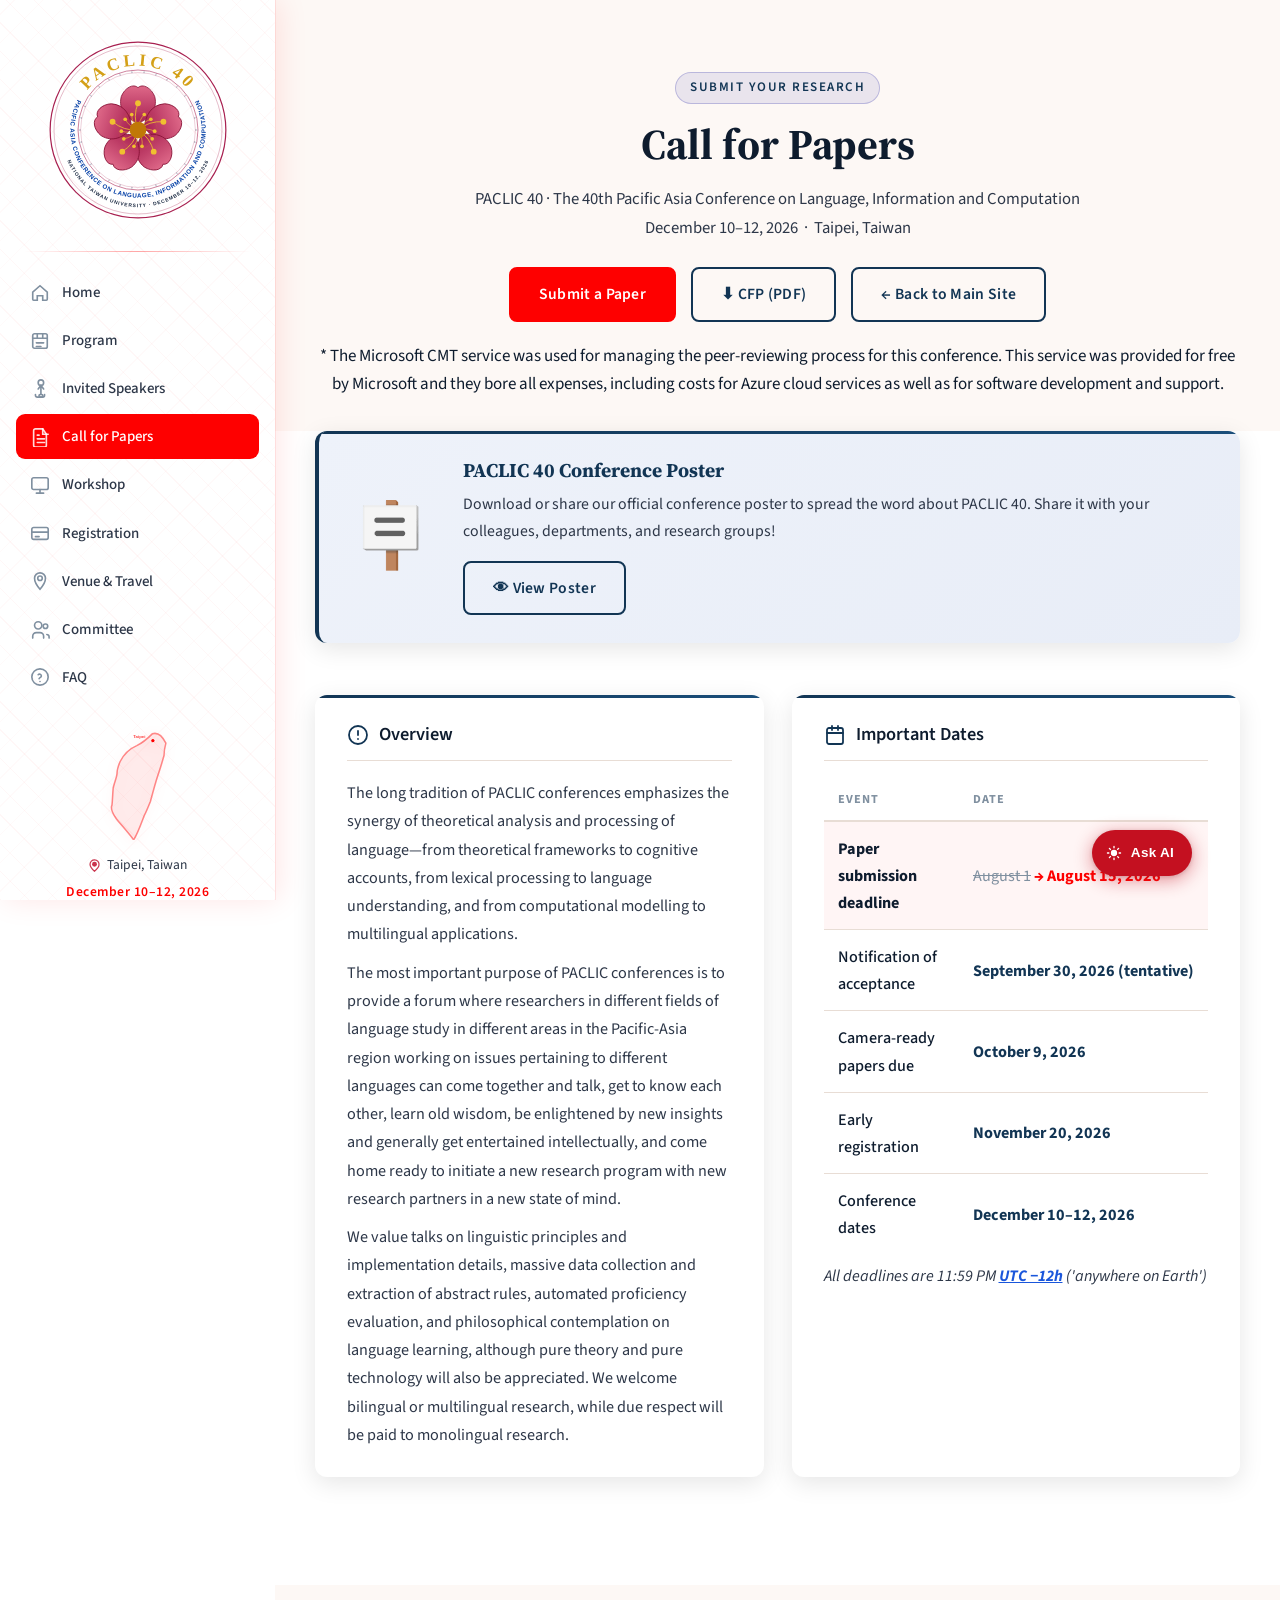
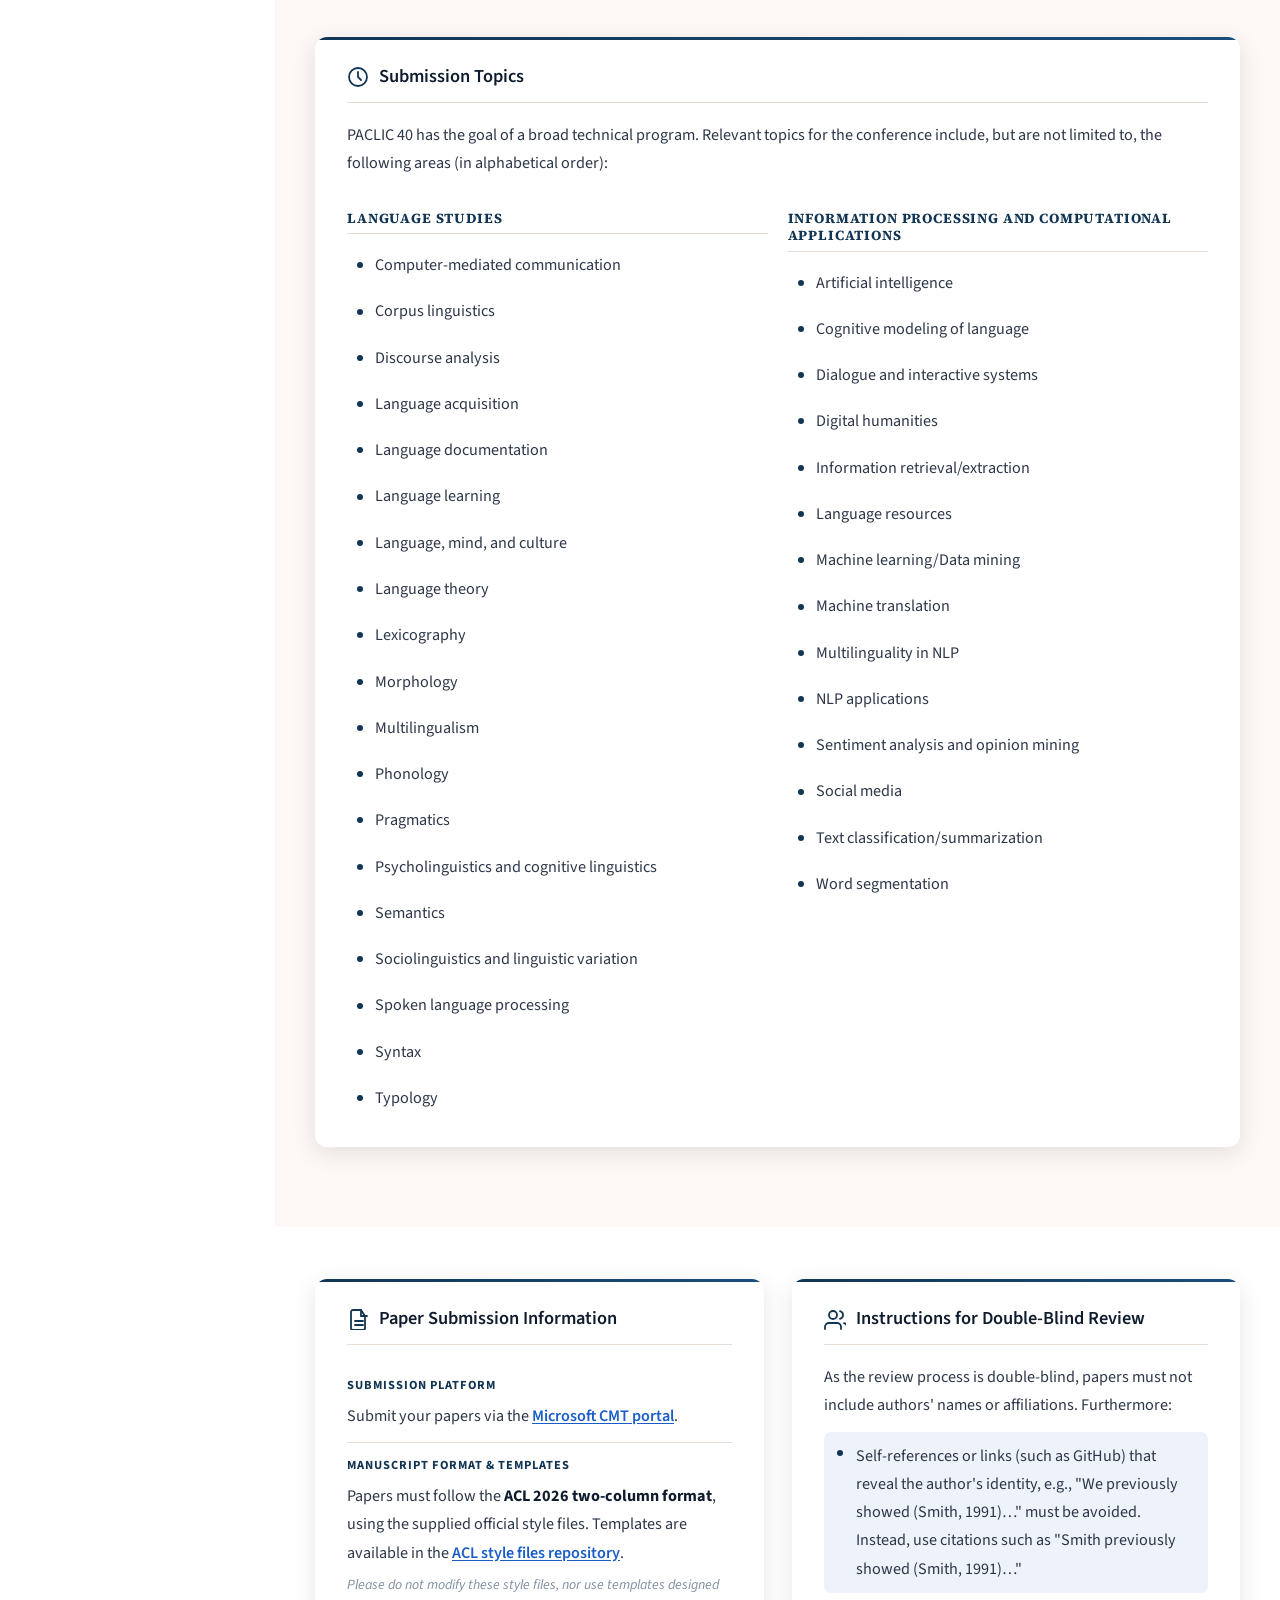
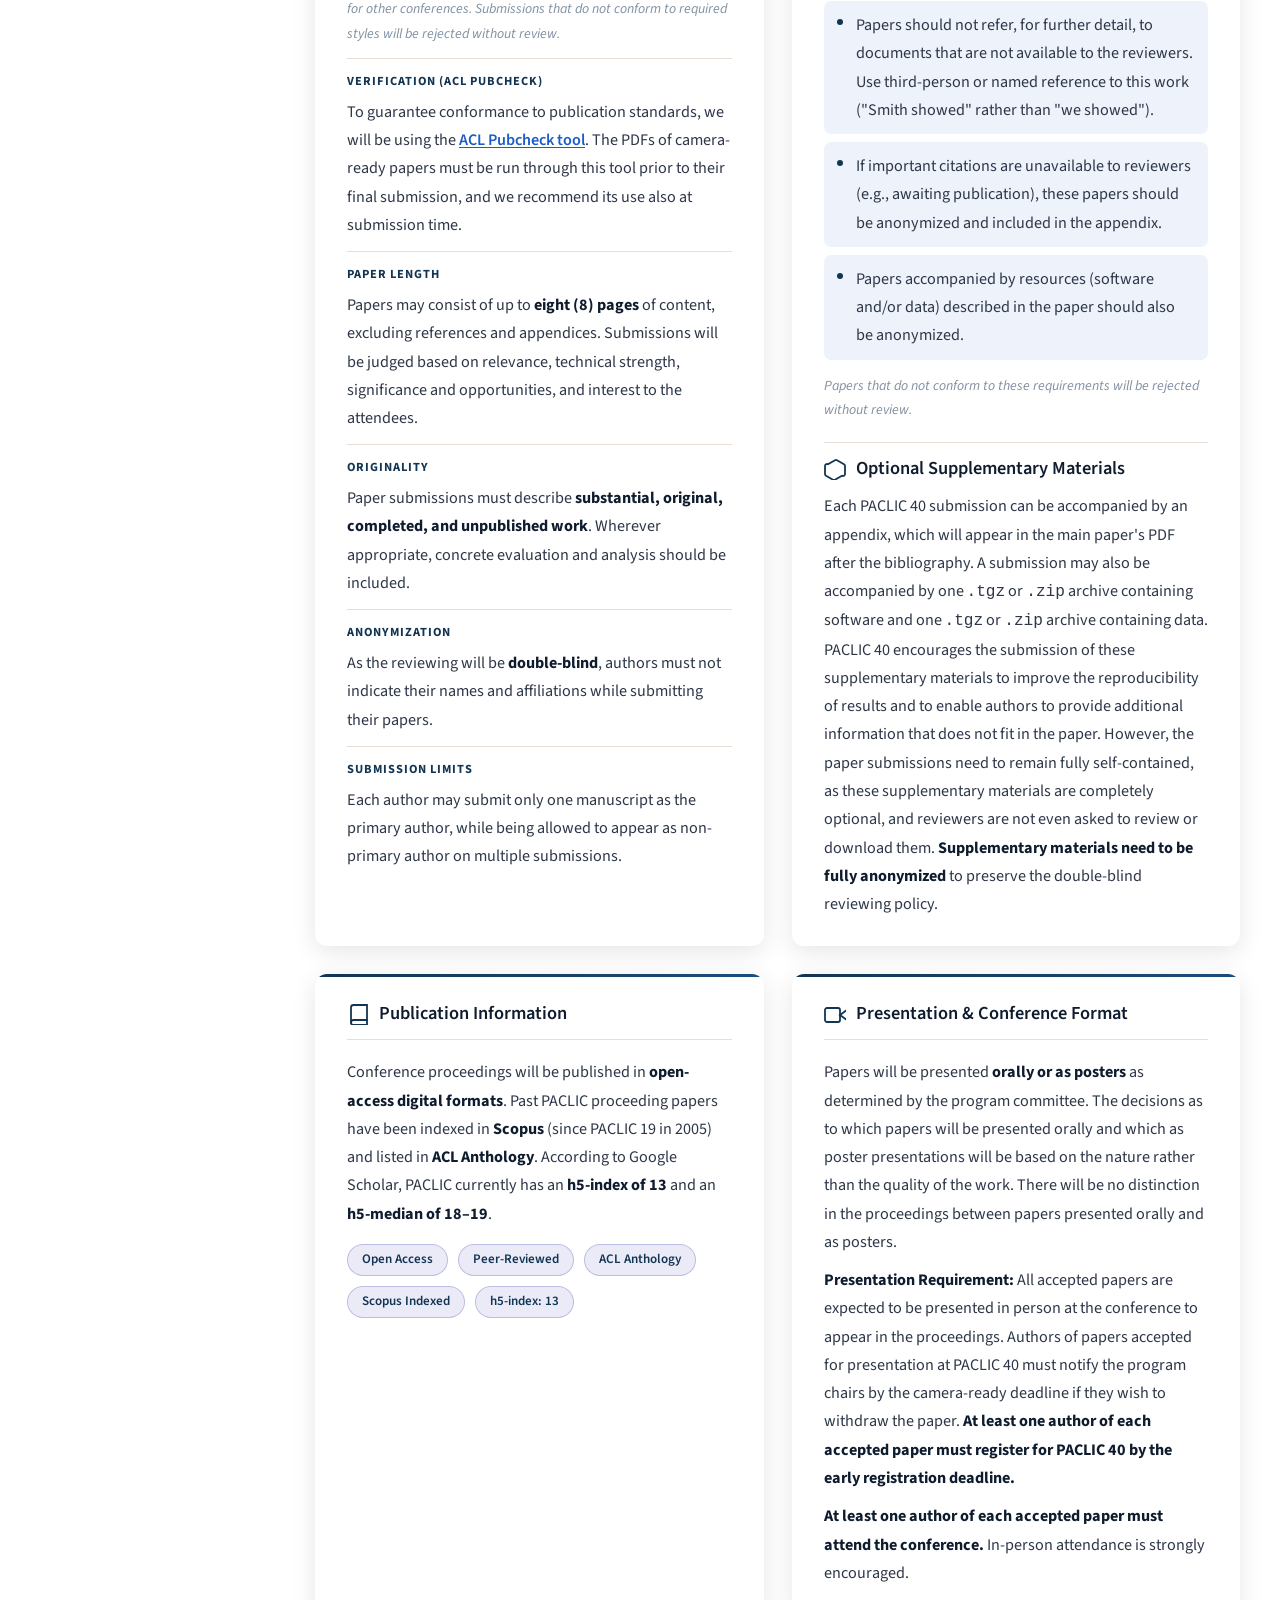
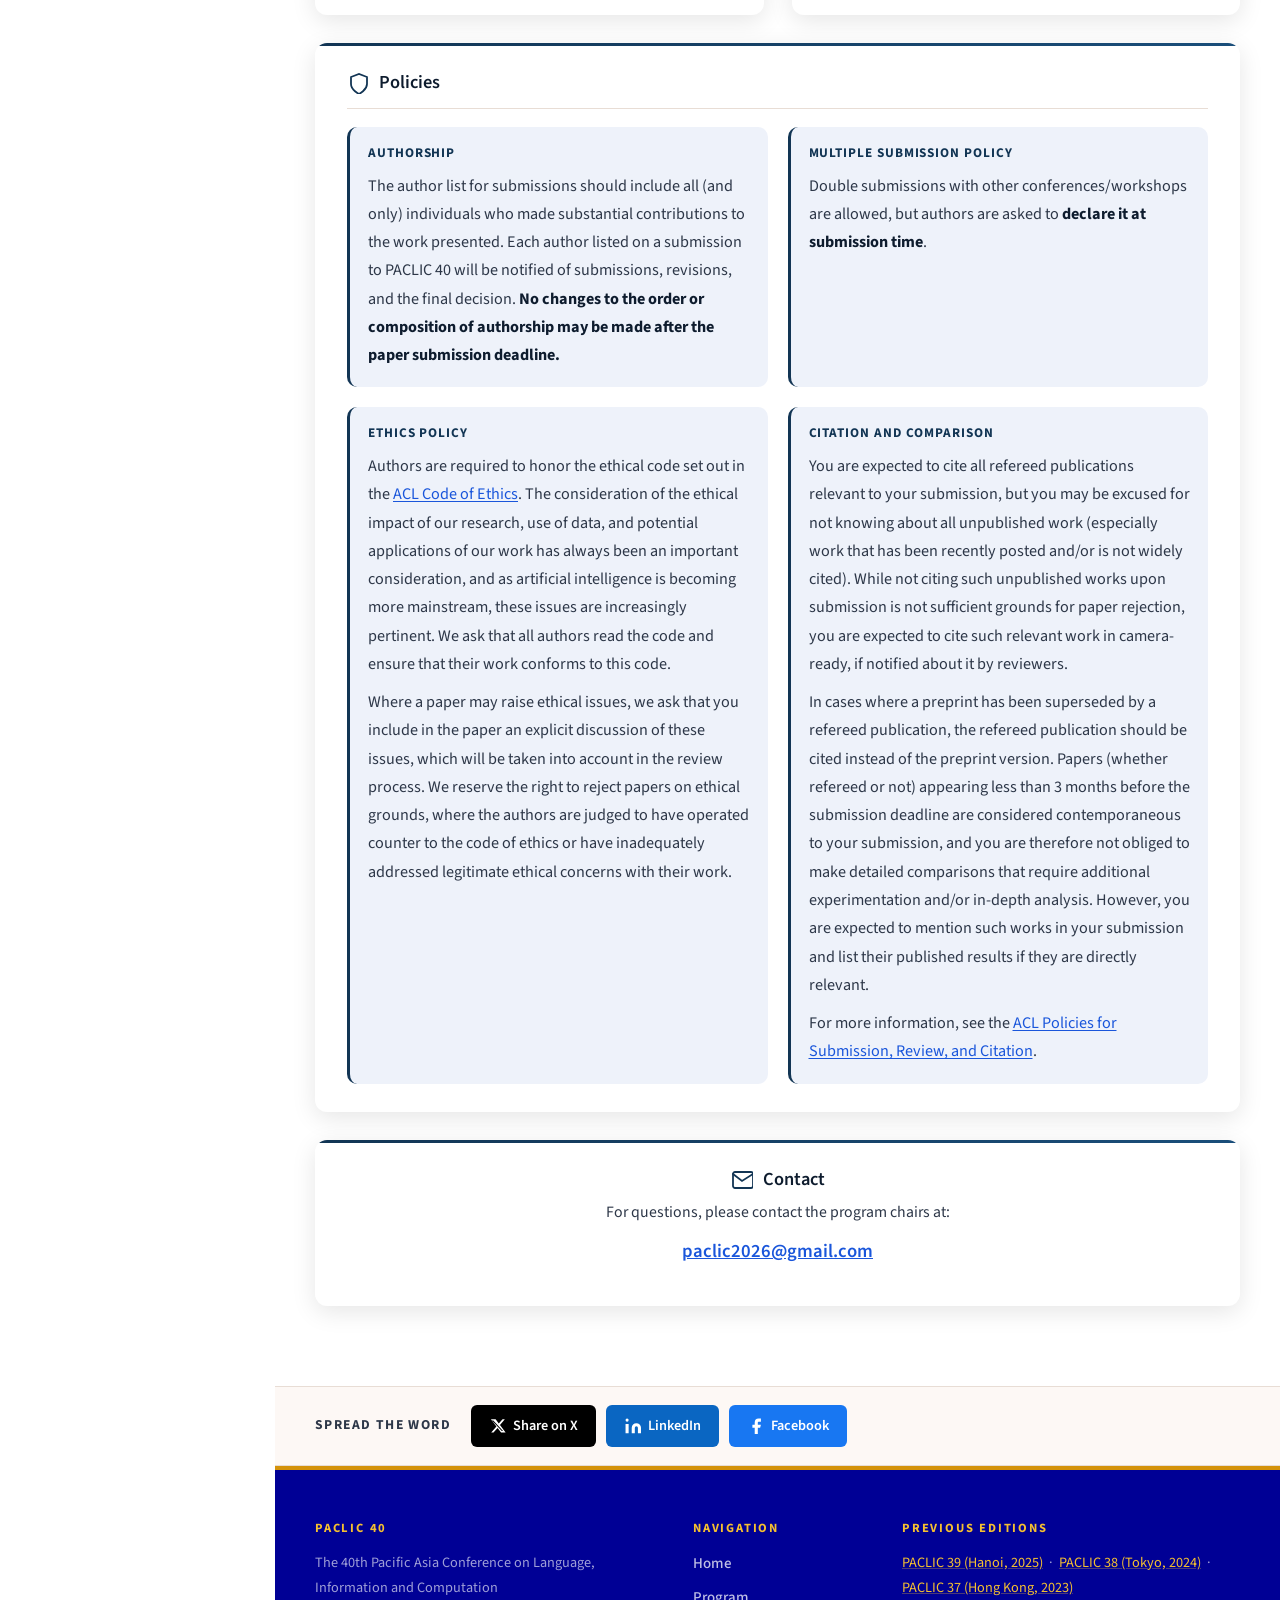
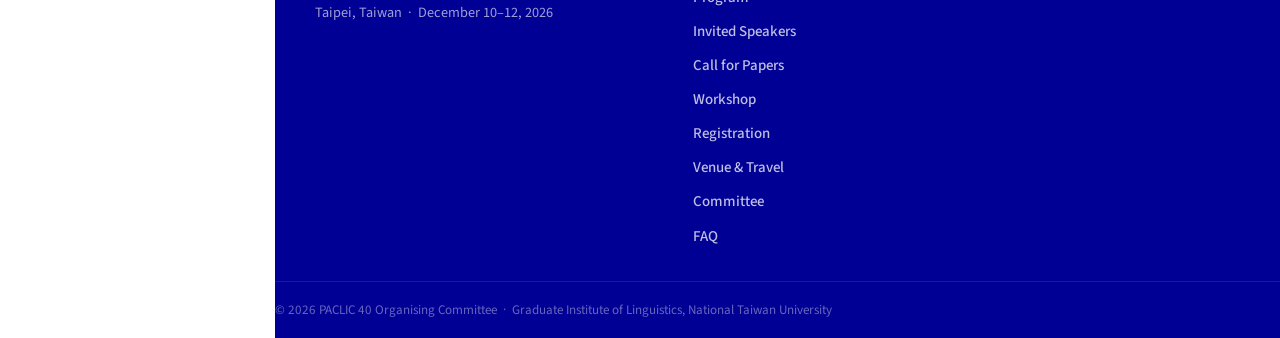
==== cfp.html @ 77afe77f "Add files via upload" ====
<!DOCTYPE html>
<html lang="en">
<head>
  <meta charset="UTF-8"/>
  <meta name="viewport" content="width=device-width, initial-scale=1.0"/>
  <title>Call for Papers | PACLIC 40 — Taipei, Taiwan, December 10–12, 2026</title>
  <meta name="description" content="Submit your research to PACLIC 40 — the 40th Pacific Asia Conference on Language, Information and Computation. Taipei, Taiwan, December 10–12, 2026."/>
  <meta property="og:type"        content="website"/>
  <meta property="og:url"         content="https://paclic2026.github.io/cfp.html"/>
  <meta property="og:title"       content="Call for Papers | PACLIC 40 — Taipei, Taiwan, December 10–12, 2026"/>
  <meta property="og:description" content="Submit your research to PACLIC 40 — the 40th Pacific Asia Conference on Language, Information and Computation. Taipei, Taiwan, December 10–12, 2026."/>
  <meta property="og:image"       content="https://paclic2026.github.io/images/taipei-hero.jpg"/>
  <meta name="twitter:card"        content="summary_large_image"/>
  <meta name="twitter:title"       content="Call for Papers | PACLIC 40 — Taipei, Taiwan, December 10–12, 2026"/>
  <meta name="twitter:description" content="Submit your research to PACLIC 40 — the 40th Pacific Asia Conference on Language, Information and Computation. Taipei, Taiwan, December 10–12, 2026."/>
  <meta name="twitter:image"       content="https://paclic2026.github.io/images/taipei-hero.jpg"/>
  <link rel="preconnect" href="https://fonts.googleapis.com"/>
  <link rel="preconnect" href="https://fonts.gstatic.com" crossorigin/>
  <link href="https://fonts.googleapis.com/css2?family=Source+Serif+4:ital,opsz,wght@0,8..60,400;0,8..60,600;0,8..60,700;1,8..60,400&family=Source+Sans+3:wght@300;400;500;600;700&display=swap" rel="stylesheet"/>
  <link rel="stylesheet" href="css/style.css"/>
  <style>
    /* ── CFP page typography — consistent with main site ──────── */
    /* Body text in cards: same Source Sans 3, .95rem, line-height 1.75 */
    #main .card p,
    #main .card li { font-size: .95rem; color: var(--text-mid); line-height: 1.75; margin: 0; }
    #main .card p + p { margin-top: 10px; }
    #main .card p strong { color: var(--text); }
    /* Fine print / footnotes */
    .cfp-fine { font-size: .82rem !important; color: var(--text-light) !important; font-style: italic; }
    /* Intro paragraph below card heads */
    .cfp-intro { font-size: .95rem; color: var(--text-mid); line-height: 1.75; margin-bottom: 32px !important; }

    /* ── Important Dates table ─────────────────────────────────── */
    .cfp-dates-table { width: 100%; border-collapse: collapse; margin: 18px 0 8px; }
    .cfp-dates-table thead th { text-align: left; padding: 10px 14px; font-size: .72rem; font-weight: 700; text-transform: uppercase; letter-spacing: 1px; color: var(--text-light); border-bottom: 2px solid var(--border); }
    .cfp-dates-table tbody td { padding: 13px 14px; border-bottom: 1px solid var(--border); vertical-align: middle; font-size: .95rem; }
    .cfp-dates-table tbody tr:last-child td { border-bottom: none; }
    .cfp-dates-table tbody tr:hover td { background: rgba(0,0,149,.03); }
    .cfp-dates-table td:first-child { color: var(--text); font-weight: 500; }
    .cfp-dates-table td:last-child { color: var(--navy-mid); font-weight: 700; white-space: nowrap; }
    .cfp-dates-table tr.highlight-row td { background: rgba(254,0,0,.04); }
    .cfp-dates-table tr.highlight-row td:first-child { font-weight: 700; }
    .cfp-dates-table tr.highlight-row td:last-child { color: var(--tw-red); }
    .cfp-aoe { font-size: .83rem; color: var(--text-light); font-style: italic; margin-top: 8px; }
    .cfp-aoe a { color: var(--link); font-weight: 700; text-decoration: underline; }

    /* ── Double-blind bullet list ──────────────────────────────── */
    .cfp-policy-list { list-style: none; padding: 0; margin: 12px 0 0; display: flex; flex-direction: column; gap: 8px; }
    .cfp-policy-list li { font-size: .95rem; color: var(--text-mid); line-height: 1.7; padding: 10px 14px 10px 32px; position: relative; background: #EEF2FA; border-radius: 7px; }
    .cfp-policy-list li::before { content: ''; position: absolute; left: 13px; top: 18px; width: 6px; height: 6px; background: var(--navy-mid); border-radius: 50%; }

    /* ── Policy grid ───────────────────────────────────────────── */
    .cfp-policy-grid { display: grid; grid-template-columns: 1fr 1fr; gap: 20px; margin-top: 4px; }
    .cfp-policy-block { padding: 18px; background: #EEF2FA; border-radius: 10px; border-left: 3px solid var(--navy-mid); }
    .cfp-policy-block h4 { font-size: .78rem; font-weight: 700; text-transform: uppercase; letter-spacing: .07em; color: var(--navy-mid); margin-bottom: 10px; font-family: 'Source Sans 3', sans-serif; }
    .cfp-policy-block p { font-size: .93rem; color: var(--text-mid); line-height: 1.7; margin: 0; }
    .cfp-policy-block p + p { margin-top: 10px; }
    .cfp-policy-block a { color: var(--link); text-decoration: underline; text-underline-offset: 2px; }
    .cfp-policy-block strong { color: var(--text); }

    /* ── Hybrid format grid ────────────────────────────────────── */
    .cfp-hybrid-grid { display: grid; grid-template-columns: 1fr 1fr; gap: 14px; margin: 16px 0 12px; }
    .cfp-hybrid-item { padding: 14px 16px; border-radius: 10px; background: #EEF2FA; border-top: 3px solid var(--navy-mid); }
    .cfp-hybrid-item .hybrid-date { font-size: .78rem; font-weight: 700; text-transform: uppercase; letter-spacing: .05em; color: var(--navy-mid); margin-bottom: 4px; }
    .cfp-hybrid-item .hybrid-desc { font-size: .93rem; color: var(--text-mid); margin: 0; line-height: 1.5; }

    /* ── Links ─────────────────────────────────────────────────── */
    .cfp-link { color: #1a5dc8; text-decoration: underline; text-underline-offset: 2px; font-weight: 600; }
    .cfp-link:hover { color: #1044a0; }

    /* ── Contact card ──────────────────────────────────────────── */
    .contact-card { text-align: center; }
    .contact-card .contact-email { font-size: 1.1rem; font-weight: 600; color: var(--link); margin: 10px 0; display: inline-block; text-decoration: underline; }
    .contact-card .contact-email:hover { text-decoration: underline; }

    /* ── Override global red accents → blue theme ─────────────── */
    #main .card::before { background: linear-gradient(90deg, var(--navy-mid), var(--navy-light)); }
    #main .card-head svg { color: var(--navy-mid); }
    #main .guide-label { color: var(--navy-mid); }
    #main .topics-cat-title { color: var(--navy-mid); }
    #main .topics-list li::before { background: var(--navy-mid); }
    #main .pub-tag { background: rgba(0,0,149,.08); color: var(--navy-mid); border-color: rgba(0,0,149,.2); }
    #main .block-tag { background: rgba(0,0,149,.08); color: var(--navy-mid); border-color: rgba(0,0,149,.2); }
    #main .btn-primary { background: var(--tw-red); border-color: var(--tw-red); }
    #main .btn-outline { color: var(--navy-mid); border-color: var(--navy-mid); }
    #main .btn-outline:hover { background: var(--navy-mid); color: #fff; }

    @media (max-width: 900px) {
      .cfp-policy-grid { grid-template-columns: 1fr; }
      .cfp-hybrid-grid { grid-template-columns: 1fr; }
    }
  </style>
</head>
<body>

  <button class="mobile-toggle" id="mobileToggle" aria-label="Toggle navigation">
    <span></span><span></span><span></span>
  </button>
  <div class="sidebar-overlay" id="sidebarOverlay"></div>

  <!-- ══════════════════════════════════════ SIDEBAR ══════════ -->
  <aside class="sidebar" id="sidebar">
    <div class="sidebar-inner">

      <div class="sidebar-brand">
        <div class="brand-emblem">
          <img src="images/logo-seal.svg" class="plum-svg" alt="PACLIC 40 Seal"/>
        </div>
        <div class="brand-info">
          <div class="brand-name">PACLIC 40</div>
          <div class="brand-full">Pacific Asia Conference on<br/>Language, Information &amp;<br/>Computation</div>
        </div>
      </div>

      <div class="sidebar-rule"></div>

      <nav class="sidebar-nav">
        <a href="index.html#home" class="nav-link">
          <span class="nav-icon"><svg viewBox="0 0 22 22" fill="none" stroke="currentColor" stroke-width="1.8" stroke-linecap="round"><path d="M3 10L11 3l8 7v8a1 1 0 01-1 1H14v-5H8v5H4a1 1 0 01-1-1z"/></svg></span>
          <span class="nav-text">Home</span>
        </a>
        <a href="index.html#program" class="nav-link">
          <span class="nav-icon"><svg viewBox="0 0 22 22" fill="none" stroke="currentColor" stroke-width="1.8" stroke-linecap="round"><rect x="3" y="3" width="16" height="16" rx="2"/><line x1="3" y1="8" x2="19" y2="8"/><line x1="8" y1="3" x2="8" y2="8"/><line x1="14" y1="3" x2="14" y2="8"/><line x1="7" y1="13" x2="15" y2="13"/><line x1="7" y1="17" x2="12" y2="17"/></svg></span>
          <span class="nav-text">Program</span>
        </a>
        <a href="speakers.html" class="nav-link">
          <span class="nav-icon"><svg viewBox="0 0 22 22" fill="none" stroke="currentColor" stroke-width="1.8" stroke-linecap="round"><path d="M12 1a3 3 0 000 6M12 1a3 3 0 010 6"/><path d="M16 17v1a2 2 0 01-2 2H8a2 2 0 01-2-2v-1"/><path d="M12 7v10M9 11l3-4 3 4"/><rect x="10" y="17" width="4" height="3" rx="1"/></svg></span>
          <span class="nav-text">Invited Speakers</span>
        </a>
        <a href="cfp.html" class="nav-link active">
          <span class="nav-icon"><svg viewBox="0 0 22 22" fill="none" stroke="currentColor" stroke-width="1.8" stroke-linecap="round"><path d="M14 2H6a2 2 0 00-2 2v16a2 2 0 002 2h10a2 2 0 002-2V8z"/><polyline points="14 2 14 8 20 8"/><line x1="16" y1="13" x2="8" y2="13"/><line x1="16" y1="17" x2="8" y2="17"/><line x1="10" y1="9" x2="8" y2="9"/></svg></span>
          <span class="nav-text">Call for Papers</span>
          <span class="nav-indicator"></span>
        </a>
        <a href="workshop.html" class="nav-link">
          <span class="nav-icon"><svg viewBox="0 0 22 22" fill="none" stroke="currentColor" stroke-width="1.8" stroke-linecap="round"><rect x="2" y="3" width="18" height="13" rx="2"/><line x1="7" y1="20" x2="15" y2="20"/><line x1="11" y1="16" x2="11" y2="20"/></svg></span>
          <span class="nav-text">Workshop</span>
        </a>
        <a href="index.html#registration" class="nav-link">
          <span class="nav-icon"><svg viewBox="0 0 22 22" fill="none" stroke="currentColor" stroke-width="1.8" stroke-linecap="round"><rect x="2" y="5" width="18" height="13" rx="2"/><line x1="2" y1="10" x2="20" y2="10"/><line x1="6" y1="15" x2="10" y2="15"/></svg></span>
          <span class="nav-text">Registration</span>
        </a>
        <a href="venue.html" class="nav-link">
          <span class="nav-icon"><svg viewBox="0 0 22 22" fill="none" stroke="currentColor" stroke-width="1.8" stroke-linecap="round"><path d="M11 2C7.7 2 5 4.7 5 8c0 5.25 6 12 6 12s6-6.75 6-12c0-3.3-2.7-6-6-6z"/><circle cx="11" cy="8" r="2.5"/></svg></span>
          <span class="nav-text">Venue &amp; Travel</span>
        </a>
        <a href="index.html#committee" class="nav-link">
          <span class="nav-icon"><svg viewBox="0 0 22 22" fill="none" stroke="currentColor" stroke-width="1.8" stroke-linecap="round"><circle cx="9" cy="7" r="4"/><path d="M3 21v-2a4 4 0 014-4h4a4 4 0 014 4v2"/><circle cx="17" cy="8" r="2.5"/><path d="M21 21v-1.5a2.5 2.5 0 00-2.5-2.5"/></svg></span>
          <span class="nav-text">Committee</span>
        </a>
        <a href="index.html#faq" class="nav-link">
          <span class="nav-icon"><svg viewBox="0 0 22 22" fill="none" stroke="currentColor" stroke-width="1.8" stroke-linecap="round"><circle cx="11" cy="11" r="9"/><path d="M9 8.5a2 2 0 013.5 1.3c0 1.5-2.5 2-2.5 3"/><line x1="11" y1="16" x2="11.01" y2="16"/></svg></span>
          <span class="nav-text">FAQ</span>
        </a>
      </nav>

      <div class="sidebar-footer">
        <div class="taiwan-map-wrap">
          <svg class="taiwan-map" viewBox="0 0 100 174" xmlns="http://www.w3.org/2000/svg">
            <path d="M 73,3 C 82,0 90,8 95,18 C 93,25 92,30 92,38 C 88,52 85,62 82,70 C 78,82 74,97 70,112 C 66,122 63,129 60,135 C 55,148 50,163 43,174 C 34,162 23,150 15,140 C 8,130 6,122 8,118 C 9,110 9,100 10,90 C 13,78 16,72 16,68 C 16,62 18,55 21,48 C 26,38 34,28 48,22 C 58,17 66,10 73,3 Z"
              fill="rgba(254,0,0,0.07)" stroke="rgba(254,0,0,0.45)" stroke-width="2.5" stroke-linejoin="round" stroke-linecap="round"/>
            <circle cx="74" cy="14" r="3.5" fill="#FE0000" stroke="white" stroke-width="1.5"/>
            <text x="62" y="10" font-size="7" fill="rgba(254,0,0,0.75)" font-family="sans-serif" font-weight="600" text-anchor="end">Taipei</text>
          </svg>
        </div>
        <div class="footer-pin">
          <svg viewBox="0 0 16 16" fill="currentColor" width="13" height="13"><circle cx="8" cy="6.5" r="3" fill="rgba(196,30,58,0.9)"/><path d="M8 1a5.5 5.5 0 00-5.5 5.5C2.5 10.5 8 15 8 15s5.5-4.5 5.5-7.5A5.5 5.5 0 008 1z" fill="none" stroke="rgba(196,30,58,0.9)" stroke-width="1.5"/></svg>
          <span>Taipei, Taiwan</span>
        </div>
        <div class="footer-dates">December 10–12, 2026</div>
        <div class="footer-edition">40<sup>th</sup> Edition · Since 1987</div>
        <div class="footer-email">
          <a href="mailto:paclic2026@gmail.com">paclic2026@gmail.com</a>
        </div>
        <div class="ntu-host-wrap">
          <img class="ntu-logo-img" src="https://www.ntu.edu.tw/images/icon-logo-header.svg" alt="NTU logo" onerror="this.style.display='none'"/>
          <div class="ntu-host-text"><strong>Hosted by</strong>National Taiwan University (NTU)</div>
        </div>
      </div>
    </div>
  </aside>

  <!-- ══════════════════════════════════ MAIN CONTENT ══════════ -->
  <main id="main">

    <!-- ── HERO ─────────────────────────────────────────────── -->
    <section class="section section-alt" style="padding-bottom: 0;">
      <div class="section-intro container" style="padding-bottom: 32px;">
        <div class="block-tag">Submit Your Research</div>
        <h1 class="section-title">Call for Papers</h1>
        <p class="section-desc">PACLIC 40 · The 40th Pacific Asia Conference on Language, Information and Computation<br/>December 10–12, 2026 &nbsp;·&nbsp; Taipei, Taiwan</p>
        <div style="margin-top:24px;">
          <a href="https://cmt3.research.microsoft.com/PACLIC2026" target="_blank" rel="noopener" class="btn btn-primary" style="margin-right:12px;">Submit a Paper</a>
          <a href="PACLIC_40_Call_for_Papers.pdf" target="_blank" rel="noopener" class="btn btn-outline" style="margin-right:12px;">⬇ CFP (PDF)</a>
          <a href="index.html" class="btn btn-outline">← Back to Main Site</a>
        </div>
        <p style="margin-top:20px;">* The Microsoft CMT service was used for managing the peer-reviewing process for this conference. This service was provided for free by Microsoft and they bore all expenses, including costs for Azure cloud services as well as for software development and support.</p>
      </div>
    </section>

    <!-- ── CONFERENCE POSTER ────────────────────────────────── -->
    <section class="section" style="padding-top: 0;">
      <div class="container">
        <div class="card reveal" style="background: linear-gradient(135deg, #EEF2FA 0%, #e8edf7 100%); border-left: 4px solid var(--navy-mid); display: flex; align-items: center; gap: 32px; flex-wrap: wrap;">
          <div style="font-size: 64px; line-height: 1; flex-shrink: 0;">🪧</div>
          <div style="flex: 1; min-width: 220px;">
            <h3 style="font-size: 1.15rem; font-weight: 700; color: var(--navy-mid); margin-bottom: 8px;">PACLIC 40 Conference Poster</h3>
            <p style="font-size: .93rem; color: var(--text-mid); line-height: 1.7; margin-bottom: 16px;">Download or share our official conference poster to spread the word about PACLIC 40. Share it with your colleagues, departments, and research groups!</p>
            <div style="display: flex; gap: 12px; flex-wrap: wrap;">
              <a href="PACLIC2026_Poster.pdf" target="_blank" rel="noopener" class="btn btn-outline">👁 View Poster</a>
            </div>
          </div>
        </div>
      </div>
    </section>

    <!-- ── OVERVIEW + IMPORTANT DATES ───────────────────────── -->
    <section class="section">
      <div class="section-body container">
        <div class="two-col reveal">

          <!-- Overview -->
          <div class="card">
            <div class="card-head">
              <svg viewBox="0 0 22 22" fill="none" stroke="currentColor" stroke-width="1.8" stroke-linecap="round" width="22" height="22"><circle cx="11" cy="11" r="9"/><line x1="11" y1="7" x2="11" y2="11"/><line x1="11" y1="15" x2="11.01" y2="15"/></svg>
              <h3>Overview</h3>
            </div>
            <p>The long tradition of PACLIC conferences emphasizes the synergy of theoretical analysis and processing of language—from theoretical frameworks to cognitive accounts, from lexical processing to language understanding, and from computational modelling to multilingual applications.</p>
            <p>The most important purpose of PACLIC conferences is to provide a forum where researchers in different fields of language study in different areas in the Pacific-Asia region working on issues pertaining to different languages can come together and talk, get to know each other, learn old wisdom, be enlightened by new insights and generally get entertained intellectually, and come home ready to initiate a new research program with new research partners in a new state of mind.</p>
            <p>We value talks on linguistic principles and implementation details, massive data collection and extraction of abstract rules, automated proficiency evaluation, and philosophical contemplation on language learning, although pure theory and pure technology will also be appreciated. We welcome bilingual or multilingual research, while due respect will be paid to monolingual research.</p>
          </div>

          <!-- Important Dates -->
          <div class="card">
            <div class="card-head">
              <svg viewBox="0 0 22 22" fill="none" stroke="currentColor" stroke-width="1.8" stroke-linecap="round" width="22" height="22"><rect x="3" y="4" width="16" height="16" rx="2"/><line x1="3" y1="9" x2="19" y2="9"/><line x1="8" y1="2" x2="8" y2="6"/><line x1="14" y1="2" x2="14" y2="6"/></svg>
              <h3>Important Dates</h3>
            </div>
            <table class="cfp-dates-table">
              <thead>
                <tr><th>Event</th><th>Date</th></tr>
              </thead>
              <tbody>
                <tr class="highlight-row"><td>Paper submission deadline</td><td><span style="text-decoration:line-through;color:var(--text-light);font-weight:400;">August 1</span> → August 15, 2026</td></tr>
                <tr><td>Notification of acceptance</td><td>September 30, 2026 (tentative)</td></tr>
                <tr><td>Camera-ready papers due</td><td>October 9, 2026</td></tr>
                <tr><td>Early registration</td><td>November 20, 2026</td></tr>
                <tr><td>Conference dates</td><td>December 10–12, 2026</td></tr>
              </tbody>
            </table>
            <p class="cfp-aoe">All deadlines are 11:59 PM <a href="https://www.timeanddate.com/time/zone/timezone/utc-12" target="_blank" rel="noopener">UTC −12h</a> ('anywhere on Earth')</p>
          </div>
        </div>
      </div>
    </section>

    <!-- ── TOPICS OF INTEREST ────────────────────────────────── -->
    <section class="section section-alt">
      <div class="section-body container">
        <div class="card reveal">
          <div class="card-head">
            <svg viewBox="0 0 22 22" fill="none" stroke="currentColor" stroke-width="1.8" stroke-linecap="round" width="22" height="22"><circle cx="11" cy="11" r="9"/><polyline points="11 6 11 11 14 14"/></svg>
            <h3>Submission Topics</h3>
          </div>
          <p class="cfp-intro">PACLIC 40 has the goal of a broad technical program. Relevant topics for the conference include, but are not limited to, the following areas (in alphabetical order):</p>
          <div class="topics-categories">
            <div class="topics-cat">
              <h4 class="topics-cat-title">Language Studies</h4>
              <ul class="topics-list">
                <li>Computer-mediated communication</li>
                <li>Corpus linguistics</li>
                <li>Discourse analysis</li>
                <li>Language acquisition</li>
                <li>Language documentation</li>
                <li>Language learning</li>
                <li>Language, mind, and culture</li>
                <li>Language theory</li>
                <li>Lexicography</li>
                <li>Morphology</li>
                <li>Multilingualism</li>
                <li>Phonology</li>
                <li>Pragmatics</li>
                <li>Psycholinguistics and cognitive linguistics</li>
                <li>Semantics</li>
                <li>Sociolinguistics and linguistic variation</li>
                <li>Spoken language processing</li>
                <li>Syntax</li>
                <li>Typology</li>
              </ul>
            </div>
            <div class="topics-cat">
              <h4 class="topics-cat-title">Information Processing and Computational Applications</h4>
              <ul class="topics-list">
                <li>Artificial intelligence</li>
                <li>Cognitive modeling of language</li>
                <li>Dialogue and interactive systems</li>
                <li>Digital humanities</li>
                <li>Information retrieval/extraction</li>
                <li>Language resources</li>
                <li>Machine learning/Data mining</li>
                <li>Machine translation</li>
                <li>Multilinguality in NLP</li>
                <li>NLP applications</li>
                <li>Sentiment analysis and opinion mining</li>
                <li>Social media</li>
                <li>Text classification/summarization</li>
                <li>Word segmentation</li>
              </ul>
            </div>
          </div>
        </div>
      </div>
    </section>

    <!-- ── PAPER SUBMISSION INFORMATION ─────────────────────── -->
    <section class="section">
      <div class="section-body container">

        <div class="two-col reveal">

          <!-- Submission guidelines -->
          <div class="card">
            <div class="card-head">
              <svg viewBox="0 0 22 22" fill="none" stroke="currentColor" stroke-width="1.8" stroke-linecap="round" width="22" height="22"><path d="M14 2H6a2 2 0 00-2 2v16a2 2 0 002 2h10a2 2 0 002-2V8z"/><polyline points="14 2 14 8 20 8"/><line x1="16" y1="13" x2="8" y2="13"/><line x1="16" y1="17" x2="8" y2="17"/></svg>
              <h3>Paper Submission Information</h3>
            </div>

            <div class="guide-item">
              <span class="guide-label">Submission Platform</span>
              <p>Submit your papers via the <a href="https://cmt3.research.microsoft.com/PACLIC2026" target="_blank" rel="noopener" class="cfp-link">Microsoft CMT portal</a>.</p>
            </div>

            <div class="guide-item">
              <span class="guide-label">Manuscript Format &amp; Templates</span>
              <p>Papers must follow the <strong>ACL 2026 two-column format</strong>, using the supplied official style files. Templates are available in the <a href="https://github.com/acl-org/acl-style-files" class="cfp-link" target="_blank" rel="noopener">ACL style files repository</a>.</p>
              <p class="cfp-fine" style="margin-top:6px;">Please do not modify these style files, nor use templates designed for other conferences. Submissions that do not conform to required styles will be rejected without review.</p>
            </div>

            <div class="guide-item">
              <span class="guide-label">Verification (ACL Pubcheck)</span>
              <p>To guarantee conformance to publication standards, we will be using the <a href="https://github.com/acl-org/aclpubcheck" class="cfp-link" target="_blank" rel="noopener">ACL Pubcheck tool</a>. The PDFs of camera-ready papers must be run through this tool prior to their final submission, and we recommend its use also at submission time.</p>
            </div>

            <div class="guide-item">
              <span class="guide-label">Paper Length</span>
              <p>Papers may consist of up to <strong>eight (8) pages</strong> of content, excluding references and appendices. Submissions will be judged based on relevance, technical strength, significance and opportunities, and interest to the attendees.</p>
            </div>

            <div class="guide-item">
              <span class="guide-label">Originality</span>
              <p>Paper submissions must describe <strong>substantial, original, completed, and unpublished work</strong>. Wherever appropriate, concrete evaluation and analysis should be included.</p>
            </div>

            <div class="guide-item">
              <span class="guide-label">Anonymization</span>
              <p>As the reviewing will be <strong>double-blind</strong>, authors must not indicate their names and affiliations while submitting their papers.</p>
            </div>

            <div class="guide-item">
              <span class="guide-label">Submission Limits</span>
              <p>Each author may submit only one manuscript as the primary author, while being allowed to appear as non-primary author on multiple submissions.</p>
            </div>
          </div>

          <!-- Double-blind review -->
          <div class="card">
            <div class="card-head">
              <svg viewBox="0 0 22 22" fill="none" stroke="currentColor" stroke-width="1.8" stroke-linecap="round" width="22" height="22"><path d="M17 21v-2a4 4 0 00-4-4H5a4 4 0 00-4 4v2"/><circle cx="9" cy="7" r="4"/><path d="M23 21v-2a4 4 0 00-3-3.87M16 3.13a4 4 0 010 7.75"/></svg>
              <h3>Instructions for Double-Blind Review</h3>
            </div>
            <p>As the review process is double-blind, papers must not include authors' names or affiliations. Furthermore:</p>
            <ul class="cfp-policy-list">
              <li>Self-references or links (such as GitHub) that reveal the author's identity, e.g., "We previously showed (Smith, 1991)…" must be avoided. Instead, use citations such as "Smith previously showed (Smith, 1991)…"</li>
              <li>Papers should not refer, for further detail, to documents that are not available to the reviewers. Use third-person or named reference to this work ("Smith showed" rather than "we showed").</li>
              <li>If important citations are unavailable to reviewers (e.g., awaiting publication), these papers should be anonymized and included in the appendix.</li>
              <li>Papers accompanied by resources (software and/or data) described in the paper should also be anonymized.</li>
            </ul>
            <p class="cfp-fine" style="margin-top:14px;">Papers that do not conform to these requirements will be rejected without review.</p>

            <div style="margin-top:20px;">
              <div class="card-head" style="margin-top:4px;padding-top:14px;border-top:1px solid var(--border);border-bottom:none;padding-bottom:0;margin-bottom:12px;">
                <svg viewBox="0 0 22 22" fill="none" stroke="currentColor" stroke-width="1.8" stroke-linecap="round" width="22" height="22"><path d="M21 16V8a2 2 0 00-1-1.73l-7-4a2 2 0 00-2 0l-7 4A2 2 0 001 8v8a2 2 0 001 1.73l7 4a2 2 0 002 0l7-4A2 2 0 0021 16z"/></svg>
                <h3>Optional Supplementary Materials</h3>
              </div>
              <p>Each PACLIC 40 submission can be accompanied by an appendix, which will appear in the main paper's PDF after the bibliography. A submission may also be accompanied by one <code>.tgz</code> or <code>.zip</code> archive containing software and one <code>.tgz</code> or <code>.zip</code> archive containing data. PACLIC 40 encourages the submission of these supplementary materials to improve the reproducibility of results and to enable authors to provide additional information that does not fit in the paper. However, the paper submissions need to remain fully self-contained, as these supplementary materials are completely optional, and reviewers are not even asked to review or download them. <strong>Supplementary materials need to be fully anonymized</strong> to preserve the double-blind reviewing policy.</p>
            </div>
          </div>
        </div>

        <!-- Publication + Presentation -->
        <div class="two-col reveal">

          <div class="card">
            <div class="card-head">
              <svg viewBox="0 0 22 22" fill="none" stroke="currentColor" stroke-width="1.8" stroke-linecap="round" width="22" height="22"><path d="M4 19.5A2.5 2.5 0 016.5 17H20"/><path d="M6.5 2H20v20H6.5A2.5 2.5 0 014 19.5v-15A2.5 2.5 0 016.5 2z"/></svg>
              <h3>Publication Information</h3>
            </div>
            <p>Conference proceedings will be published in <strong>open-access digital formats</strong>. Past PACLIC proceeding papers have been indexed in <strong>Scopus</strong> (since PACLIC 19 in 2005) and listed in <strong>ACL Anthology</strong>. According to Google Scholar, PACLIC currently has an <strong>h5-index of 13</strong> and an <strong>h5-median of 18–19</strong>.</p>
            <div class="pub-tags" style="margin-top:16px;">
              <span class="pub-tag">Open Access</span>
              <span class="pub-tag">Peer-Reviewed</span>
              <span class="pub-tag">ACL Anthology</span>
              <span class="pub-tag">Scopus Indexed</span>
              <span class="pub-tag">h5-index: 13</span>
            </div>
          </div>

          <div class="card">
            <div class="card-head">
              <svg viewBox="0 0 22 22" fill="none" stroke="currentColor" stroke-width="1.8" stroke-linecap="round" width="22" height="22"><polygon points="23 7 16 12 23 17 23 7"/><rect x="1" y="5" width="15" height="14" rx="2"/></svg>
              <h3>Presentation &amp; Conference Format</h3>
            </div>
            <p>Papers will be presented <strong>orally or as posters</strong> as determined by the program committee. The decisions as to which papers will be presented orally and which as poster presentations will be based on the nature rather than the quality of the work. There will be no distinction in the proceedings between papers presented orally and as posters.</p>
            <p><strong>Presentation Requirement:</strong> All accepted papers are expected to be presented in person at the conference to appear in the proceedings. Authors of papers accepted for presentation at PACLIC 40 must notify the program chairs by the camera-ready deadline if they wish to withdraw the paper. <strong>At least one author of each accepted paper must register for PACLIC 40 by the early registration deadline.</strong></p>
            <p><strong>At least one author of each accepted paper must attend the conference.</strong> In-person attendance is strongly encouraged.</p>
          </div>
        </div>

        <!-- Policies -->
        <div class="card reveal" style="margin-bottom:28px;">
          <div class="card-head">
            <svg viewBox="0 0 22 22" fill="none" stroke="currentColor" stroke-width="1.8" stroke-linecap="round" width="22" height="22"><path d="M12 22s8-4 8-10V5l-8-3-8 3v7c0 6 8 10 8 10z"/></svg>
            <h3>Policies</h3>
          </div>
          <div class="cfp-policy-grid">

            <div class="cfp-policy-block">
              <h4>Authorship</h4>
              <p>The author list for submissions should include all (and only) individuals who made substantial contributions to the work presented. Each author listed on a submission to PACLIC 40 will be notified of submissions, revisions, and the final decision. <strong>No changes to the order or composition of authorship may be made after the paper submission deadline.</strong></p>
            </div>

            <div class="cfp-policy-block">
              <h4>Multiple Submission Policy</h4>
              <p>Double submissions with other conferences/workshops are allowed, but authors are asked to <strong>declare it at submission time</strong>.</p>
            </div>

            <div class="cfp-policy-block">
              <h4>Ethics Policy</h4>
              <p>Authors are required to honor the ethical code set out in the <a href="https://www.aclweb.org/portal/content/acl-code-ethics" target="_blank" rel="noopener">ACL Code of Ethics</a>. The consideration of the ethical impact of our research, use of data, and potential applications of our work has always been an important consideration, and as artificial intelligence is becoming more mainstream, these issues are increasingly pertinent. We ask that all authors read the code and ensure that their work conforms to this code.</p>
              <p style="margin-top:10px;">Where a paper may raise ethical issues, we ask that you include in the paper an explicit discussion of these issues, which will be taken into account in the review process. We reserve the right to reject papers on ethical grounds, where the authors are judged to have operated counter to the code of ethics or have inadequately addressed legitimate ethical concerns with their work.</p>
            </div>

            <div class="cfp-policy-block">
              <h4>Citation and Comparison</h4>
              <p>You are expected to cite all refereed publications relevant to your submission, but you may be excused for not knowing about all unpublished work (especially work that has been recently posted and/or is not widely cited). While not citing such unpublished works upon submission is not sufficient grounds for paper rejection, you are expected to cite such relevant work in camera-ready, if notified about it by reviewers.</p>
              <p style="margin-top:10px;">In cases where a preprint has been superseded by a refereed publication, the refereed publication should be cited instead of the preprint version. Papers (whether refereed or not) appearing less than 3 months before the submission deadline are considered contemporaneous to your submission, and you are therefore not obliged to make detailed comparisons that require additional experimentation and/or in-depth analysis. However, you are expected to mention such works in your submission and list their published results if they are directly relevant.</p>
              <p style="margin-top:10px;">For more information, see the <a href="https://www.aclweb.org/portal/content/new-policies-submission-review-and-citation" target="_blank" rel="noopener">ACL Policies for Submission, Review, and Citation</a>.</p>
            </div>

          </div>
        </div>

        <!-- Contact -->
        <div class="card reveal contact-card">
          <div class="card-head" style="justify-content:center;border-bottom:none;padding-bottom:0;margin-bottom:8px;">
            <svg viewBox="0 0 22 22" fill="none" stroke="currentColor" stroke-width="1.8" stroke-linecap="round" width="22" height="22"><path d="M4 4h16c1.1 0 2 .9 2 2v12c0 1.1-.9 2-2 2H4c-1.1 0-2-.9-2-2V6c0-1.1.9-2 2-2z"/><polyline points="22 6 11 13 2 6"/></svg>
            <h3>Contact</h3>
          </div>
          <p style="color:var(--text-mid);font-size:.93rem;">For questions, please contact the program chairs at:</p>
          <a href="mailto:paclic2026@gmail.com" class="contact-email">paclic2026@gmail.com</a>
        </div>

      </div>
    </section>

  </main>

  <!-- ══════════════════ SHARE BAR ════════════════════════════ -->
  <div class="share-bar">
    <div class="share-bar-inner container">
      <span class="share-label">Spread the word</span>
      <div class="share-btns">
        <a class="share-btn share-x" href="#"
           onclick="window.open('https://twitter.com/intent/tweet?text=PACLIC+40+%E2%80%94+The+40th+Pacific+Asia+Conference+on+Language%2C+Information+and+Computation.+Taipei%2C+Taiwan%2C+Dec+10%E2%80%9312+2026.&url='+encodeURIComponent(location.href),'_blank');return false;" aria-label="Share on X">
          <svg viewBox="0 0 22 22" fill="currentColor" width="17" height="17"><path d="M17.53 3H20.5L14.2 10.28 21.5 20h-5.9l-4.5-5.88L5.84 20H2.86l6.72-7.69L2.5 3h6.05l4.09 5.34L17.53 3zm-1 15.25h1.64L5.57 4.64H3.82l12.71 13.61z"/></svg>
          Share on X
        </a>
        <a class="share-btn share-li" href="#"
           onclick="window.open('https://www.linkedin.com/shareArticle?mini=true&url='+encodeURIComponent(location.href)+'&title=PACLIC+40+%E2%80%94+Taipei%2C+Taiwan%2C+December+10%E2%80%9312+2026','_blank');return false;" aria-label="Share on LinkedIn">
          <svg viewBox="0 0 22 22" fill="currentColor" width="17" height="17"><path d="M16 8a6 6 0 016 6v7h-4v-7a2 2 0 00-2-2 2 2 0 00-2 2v7h-4v-7a6 6 0 016-6zM2 9h4v12H2z"/><circle cx="4" cy="4" r="2"/></svg>
          LinkedIn
        </a>
        <a class="share-btn share-fb" href="#"
           onclick="window.open('https://www.facebook.com/sharer/sharer.php?u='+encodeURIComponent(location.href),'_blank');return false;" aria-label="Share on Facebook">
          <svg viewBox="0 0 22 22" fill="currentColor" width="17" height="17"><path d="M18 2h-3a5 5 0 00-5 5v3H7v4h3v8h4v-8h3l1-4h-4V7a1 1 0 011-1h3z"/></svg>
          Facebook
        </a>
      </div>
    </div>
  </div>

  <!-- ══════════════════ SITE FOOTER ══════════════════════════ -->
  <footer class="site-footer">
    <div class="footer-grid container">
      <div class="footer-col">
        <div class="footer-col-title">PACLIC 40</div>
        <p>The 40th Pacific Asia Conference on Language, Information and Computation<br/>Taipei, Taiwan &nbsp;·&nbsp; December 10–12, 2026</p>
      </div>
      <div class="footer-col">
        <div class="footer-col-title">Navigation</div>
        <nav class="footer-nav-links">
          <a href="index.html#home">Home</a>
          <a href="index.html#program">Program</a>
          <a href="speakers.html">Invited Speakers</a>
          <a href="cfp.html">Call for Papers</a>
          <a href="workshop.html">Workshop</a>
          <a href="index.html#registration">Registration</a>
          <a href="venue.html">Venue &amp; Travel</a>
          <a href="index.html#committee">Committee</a>
          <a href="index.html#faq">FAQ</a>
        </nav>
      </div>
      <div class="footer-col">
        <div class="footer-col-title">Previous Editions</div>
        <p class="footer-prev-line">
          <a href="https://vlsp.org.vn/paclic2025/" target="_blank" rel="noopener">PACLIC 39 (Hanoi, 2025)</a>
          &nbsp;·&nbsp;
          <a href="https://sites.google.com/view/paclic38" target="_blank" rel="noopener">PACLIC 38 (Tokyo, 2024)</a>
          &nbsp;·&nbsp;
          <a href="https://paclic2023.github.io/" target="_blank" rel="noopener">PACLIC 37 (Hong Kong, 2023)</a>
        </p>
      </div>
    </div>
    <div class="footer-bottom container">
<span>© 2026 PACLIC 40 Organising Committee &nbsp;·&nbsp; Graduate Institute of Linguistics, National Taiwan University</span>
      </div>
  </footer>

  <!-- Back to top -->
  <a href="#" class="back-to-top" id="backToTop" aria-label="Back to top">
    <svg viewBox="0 0 22 22" fill="none" stroke="currentColor" stroke-width="2.5" stroke-linecap="round" width="18" height="18"><polyline points="18 15 11 8 4 15"/></svg>
  </a>

  <script>
    (function () {
      'use strict';
      const sidebar = document.getElementById('sidebar');
      const overlay = document.getElementById('sidebarOverlay');
      const toggle  = document.getElementById('mobileToggle');
      const backTop = document.getElementById('backToTop');

      function openSidebar()  { sidebar.classList.add('open'); overlay.classList.add('open'); toggle.classList.add('open'); document.body.style.overflow = 'hidden'; }
      function closeSidebar() { sidebar.classList.remove('open'); overlay.classList.remove('open'); toggle.classList.remove('open'); document.body.style.overflow = ''; }

      toggle.addEventListener('click', () => sidebar.classList.contains('open') ? closeSidebar() : openSidebar());
      overlay.addEventListener('click', closeSidebar);
      window.addEventListener('resize', () => { if (window.innerWidth > 768) closeSidebar(); });

      // Scroll reveals
      const io = new IntersectionObserver(entries => {
        entries.forEach(e => { if (e.isIntersecting) { e.target.classList.add('visible'); io.unobserve(e.target); } });
      }, { threshold: 0.08, rootMargin: '0px 0px -40px 0px' });
      document.querySelectorAll('.reveal').forEach((el, i) => { el.style.transitionDelay = `${(i % 4) * 80}ms`; io.observe(el); });
      setTimeout(() => { document.querySelectorAll('.reveal').forEach(el => { if (el.getBoundingClientRect().top < window.innerHeight) el.classList.add('visible'); }); }, 200);

      // Back to top
      if (backTop) {
        window.addEventListener('scroll', () => backTop.classList.toggle('visible', window.scrollY > 400), { passive: true });
        backTop.addEventListener('click', e => { e.preventDefault(); window.scrollTo({ top: 0, behavior: 'smooth' }); });
      }
    })();
  </script>
  <script src="js/chat-widget.js"></script>
  <script data-goatcounter="https://paclic40.goatcounter.com/count" async src="//gc.zgo.at/count.js"></script>

</body>
</html>
---- css/style.css ----
/* ============================================================
   PACLIC 40 — Taiwan-Themed Conference Website
   Fonts: Source Serif 4 (headings) · Source Sans 3 (body)
   ============================================================ */

/* ── Variables ─────────────────────────────────────────────── */
:root {
  --navy:          #0B2540;
  --navy-deep:     #000095;   /* Taiwan flag blue */
  --navy-mid:      #123554;
  --navy-light:    #1A4E7A;
  --tw-red:        #FE0000;   /* Taiwan flag red */
  --tw-red-light:  #FF3333;
  --link:          #1a56db;   /* consistent inline link blue */
  --tw-gold:       #D4920A;   /* warmer vibrant gold */
  --tw-gold-light: #F5C030;
  --tw-gold-pale:  #FEF7E0;
  --tw-jade:       #FE0000;   /* Taiwan flag red — primary accent */
  --tw-jade-light: #FF3333;
  --tw-jade-pale:  #FFF0F0;
  --tw-sky:        #000095;   /* Taiwan flag blue — schedule/plenary accents */
  --bg:            #FFFFFF;
  --bg-alt:        #FDF8F5;   /* warm cream — Taiwan warmth */
  --white:         #FFFFFF;
  --text:          #0E1C2E;
  --text-mid:      #2D3748;
  --text-light:    #8090A0;
  --border:        #E8DDD5;   /* warm neutral border */
  --shadow-sm:     0 2px 10px rgba(0,0,0,.07);
  --shadow:        0 6px 24px rgba(0,0,0,.10);
  --shadow-lg:     0 12px 40px rgba(0,0,0,.14);
  --sidebar-w:     275px;
  --radius:        12px;
  --ease:          cubic-bezier(.4,0,.2,1);
  /* Person-silhouette for member avatars (head + shoulders) */
  --avatar-icon:   url("data:image/svg+xml,%3Csvg viewBox='0 0 54 54' xmlns='http://www.w3.org/2000/svg'%3E%3Ccircle cx='27' cy='19' r='9' fill='rgba(255,255,255,.58)'/%3E%3Cpath d='M4 54c0-13.5 10.5-19.5 23-19.5s23 6 23 19.5' fill='rgba(255,255,255,.38)'/%3E%3C/svg%3E");
}

/* ── Reset ──────────────────────────────────────────────────── */
*, *::before, *::after { box-sizing: border-box; margin: 0; padding: 0; }
html { scroll-behavior: smooth; font-size: 17px; }
body {
  font-family: 'Source Sans 3', system-ui, sans-serif;
  background: var(--bg);
  color: var(--text);
  line-height: 1.68;
  overflow-x: hidden;
}
img { max-width: 100%; display: block; }
a { color: inherit; text-decoration: none; }
ul { list-style: none; }
button { font-family: inherit; cursor: pointer; border: none; background: none; }
sup { font-size: .6em; vertical-align: super; }

/* ── Typography ─────────────────────────────────────────────── */
h1, h2, h3, h4 {
  font-family: 'Source Serif 4', Georgia, serif;
  line-height: 1.25;
  color: var(--text);
}
p { margin-bottom: .8rem; }
p:last-child { margin-bottom: 0; }
strong { font-weight: 700; }

/* ── Layout ─────────────────────────────────────────────────── */
.sidebar {
  position: fixed;
  top: 0; left: 0;
  width: var(--sidebar-w);
  height: 100vh;
  background: #FFFFFF;
  box-shadow: 4px 0 28px rgba(254,0,0,.10), 1px 0 0 rgba(254,0,0,.08);
  display: flex;
  flex-direction: column;
  z-index: 900;
  overflow: hidden;
  transition: transform .35s var(--ease);
}

.sidebar::before {
  content: '';
  position: absolute;
  inset: 0;
  background-image:
    repeating-linear-gradient(45deg, rgba(254,0,0,.03) 0, rgba(254,0,0,.03) 1px, transparent 1px, transparent 20px),
    repeating-linear-gradient(-45deg, rgba(254,0,0,.02) 0, rgba(254,0,0,.02) 1px, transparent 1px, transparent 20px);
  pointer-events: none;
}

.sidebar-inner {
  display: flex;
  flex-direction: column;
  height: 100%;
  padding: 0;
  overflow-y: auto;
  overflow-x: hidden;
  scrollbar-width: thin;
  scrollbar-color: rgba(254,0,0,.25) transparent;
}
.sidebar-inner::-webkit-scrollbar { width: 4px; }
.sidebar-inner::-webkit-scrollbar-thumb { background: rgba(254,0,0,.25); border-radius: 4px; }

#main { margin-left: var(--sidebar-w); min-height: 100vh; }

.container { max-width: 1100px; margin: 0 auto; padding: 0 40px; }

/* ── Sidebar Brand ──────────────────────────────────────────── */
.sidebar-brand {
  display: flex; align-items: center; gap: 14px;
  padding: 28px 24px 20px;
  position: relative;
}
.sidebar-brand::after {
  content: '';
  position: absolute;
  bottom: 0; left: 24px; right: 24px;
  height: 1px;
  background: linear-gradient(90deg, transparent, rgba(254,0,0,.35), transparent);
}
.brand-emblem {
  display: flex; align-items: center; justify-content: center;
  width: 100%; padding: 12px 0;
}
.plum-svg { width: 180px; height: 180px; }
.brand-info { display: none; }
.brand-info { flex: 1; min-width: 0; }
.brand-name {
  font-family: 'Source Serif 4', serif; font-size: 1.5rem; font-weight: 700;
  color: var(--navy); letter-spacing: .5px; line-height: 1; margin-bottom: 4px;
}
.brand-full { font-size: .67rem; color: var(--text-mid); line-height: 1.4; letter-spacing: .2px; }

/* ── Sidebar Rule ───────────────────────────────────────────── */
.sidebar-rule { height: 1px; background: linear-gradient(to right, transparent, rgba(254,0,0,.22), transparent); margin: 2px 20px 6px; }

/* ── Taiwan Map Decoration ──────────────────────────────────── */
.taiwan-map-wrap { display: flex; justify-content: center; padding: 10px 0 14px; }
.taiwan-map {
  width: 62px; height: auto; display: block;
  filter: drop-shadow(0 2px 6px rgba(254,0,0,.18));
  transition: filter .3s ease;
}
.taiwan-map:hover { filter: drop-shadow(0 2px 10px rgba(254,0,0,.32)); }

/* ── Sidebar Nav ─────────────────────────────────────────────── */
.sidebar-nav { flex: 1; padding: 10px 16px; display: flex; flex-direction: column; gap: 3px; }
.nav-group-label {
  font-size: .6rem; font-weight: 700; letter-spacing: 1.8px; text-transform: uppercase;
  color: var(--text-light); padding: 12px 14px 4px; margin-top: 4px;
}

.nav-link {
  display: flex; align-items: center; gap: 12px;
  padding: 10px 14px; border-radius: 9px;
  color: var(--text-mid);
  transition: all .25s var(--ease);
  position: relative; font-size: .88rem; font-weight: 500;
}
.nav-link:hover { color: var(--tw-jade); background: rgba(254,0,0,.07); }
.nav-link.active { color: #fff; background: var(--tw-jade); }
.nav-icon { width: 20px; height: 20px; flex-shrink: 0; display: flex; align-items: center; justify-content: center; color: var(--text-light); transition: color .25s; }
.nav-link.active .nav-icon { color: rgba(255,255,255,.85); }
.nav-link:hover .nav-icon { color: var(--tw-jade); }
.nav-text { flex: 1; }
.nav-indicator {
  position: absolute; right: 0; top: 50%;
  transform: translateY(-50%) scaleY(0);
  width: 3px; height: 22px;
  background: var(--tw-jade); border-radius: 2px 0 0 2px;
  opacity: 0; transition: all .25s var(--ease);
}
.nav-link.active .nav-indicator { opacity: 1; transform: translateY(-50%) scaleY(1); }

/* ── Sidebar Footer ──────────────────────────────────────────── */
.sidebar-footer { padding: 12px 24px 24px; text-align: center; }
.footer-pin { display: flex; align-items: center; justify-content: center; gap: 6px; color: var(--text-mid); font-size: .8rem; margin-bottom: 4px; }
.footer-dates { color: var(--tw-jade); font-size: .8rem; font-weight: 600; letter-spacing: .5px; margin-bottom: 4px; }
.footer-edition { color: var(--text-light); font-size: .72rem; margin-bottom: 6px; }
.footer-email { margin-top: 6px; }
.footer-email a { font-size: .74rem; color: var(--text-light); transition: color .2s; }
.footer-email a:hover { color: var(--tw-jade); }

/* ── Mobile Toggle ───────────────────────────────────────────── */
.mobile-toggle {
  display: none; position: fixed; top: 16px; left: 16px; z-index: 1100;
  width: 44px; height: 44px; background: #fff; border-radius: 10px;
  border: 1px solid rgba(254,0,0,.2);
  box-shadow: 0 4px 16px rgba(0,0,0,.1);
  flex-direction: column; align-items: center; justify-content: center; gap: 5px; padding: 0;
}
.mobile-toggle span { display: block; width: 22px; height: 2px; background: var(--navy); border-radius: 2px; transition: all .3s; }
.mobile-toggle.open span:nth-child(1) { transform: translateY(7px) rotate(45deg); }
.mobile-toggle.open span:nth-child(2) { opacity: 0; }
.mobile-toggle.open span:nth-child(3) { transform: translateY(-7px) rotate(-45deg); }
.sidebar-overlay { display: none; position: fixed; inset: 0; background: rgba(0,0,0,.5); z-index: 800; backdrop-filter: blur(2px); }

/* ═══════════════════════════════════════════════════════════════
   HERO
═══════════════════════════════════════════════════════════════ */
.hero {
  position: relative; height: 100vh; min-height: 620px; max-height: 900px;
  display: flex; align-items: center; overflow: hidden; background: #F5EAE0;
}
.hero-bg { position: absolute; inset: 0; }
.hero-slides { position: absolute; inset: 0; }
.hero-slide {
  position: absolute; inset: 0;
  background-size: cover; background-position: center 50%;
  opacity: 0; transition: opacity 1.4s ease-in-out;
}
.hero-slide.active { opacity: 1; }
.hero-overlay {
  position: absolute; inset: 0;
  background: linear-gradient(to right, rgba(255,252,248,.95) 0%, rgba(255,252,248,.75) 34%, rgba(255,252,248,.10) 60%, rgba(255,252,248,.0) 100%);
}
.stars-layer { position: absolute; inset: 0; pointer-events: none; display: none; /* hidden for daytime photo */ }
.star { position: absolute; background: white; border-radius: 50%; animation: twinkle var(--dur, 3s) ease-in-out var(--del, 0s) infinite; opacity: var(--op, .7); }
@keyframes twinkle { 0%,100% { opacity: var(--op, .7); } 50% { opacity: .15; } }



.hero-content { position: relative; z-index: 10; width: 100%; padding-top: 60px; }

.hero-eyebrow { display: flex; align-items: center; gap: 14px; margin-bottom: 20px; animation: fadeUp .8s .2s both; }
.eyebrow-line { flex: 1; max-width: 50px; height: 1.5px; background: linear-gradient(90deg, transparent, rgba(201,151,42,.6)); }
.eyebrow-line:last-child { background: linear-gradient(90deg, rgba(201,151,42,.6), transparent); }
.hero-eyebrow span { color: var(--tw-gold); font-size: .82rem; font-weight: 600; letter-spacing: 2px; text-transform: uppercase; white-space: nowrap; }

.hero-headline { display: flex; flex-direction: column; gap: 10px; margin-bottom: 20px; animation: fadeUp .8s .35s both; }
.headline-main { font-size: clamp(3rem, 7vw, 5.5rem); font-weight: 700; color: var(--navy); letter-spacing: -1px; line-height: 1; text-shadow: none; }
.headline-sub { font-size: clamp(1rem, 1.8vw, 1.25rem); font-weight: 400; color: var(--text-mid); line-height: 1.5; max-width: 540px; font-family: 'Source Sans 3', sans-serif; font-style: italic; }

.hero-theme { font-size: 1rem; color: var(--text-mid); margin-bottom: 32px; animation: fadeUp .8s .5s both; max-width: 520px; }
.hero-theme em { font-style: italic; }
.hero-cta { display: flex; gap: 14px; flex-wrap: wrap; animation: fadeUp .8s .65s both; }

.hero-scroll-hint { position: absolute; bottom: 28px; left: 50%; transform: translateX(-50%); z-index: 10; display: flex; flex-direction: column; align-items: center; gap: 6px; color: rgba(11,37,64,.4); font-size: .74rem; letter-spacing: 1.5px; text-transform: uppercase; animation: fadeIn 1s 1.2s both; }
.scroll-arrow { width: 20px; height: 30px; border: 1.5px solid rgba(11,37,64,.2); border-radius: 12px; position: relative; }
.scroll-arrow::after { content: ''; position: absolute; top: 6px; left: 50%; transform: translateX(-50%); width: 4px; height: 8px; background: rgba(11,37,64,.3); border-radius: 2px; animation: scroll-bounce 2s ease-in-out infinite; }
@keyframes scroll-bounce { 0%,100% { transform: translateX(-50%) translateY(0); opacity: 1; } 60% { transform: translateX(-50%) translateY(8px); opacity: 0; } }

/* ═══════════════════════════════════════════════════════════════
   BUTTONS
═══════════════════════════════════════════════════════════════ */
.btn { display: inline-flex; align-items: center; justify-content: center; padding: 12px 28px; border-radius: 8px; font-size: .92rem; font-weight: 600; font-family: 'Source Sans 3', sans-serif; transition: all .25s var(--ease); letter-spacing: .3px; cursor: pointer; }
.btn-primary { background: var(--tw-red); color: #fff; border: 2px solid var(--tw-red); }
.btn-primary:hover { background: var(--tw-red-light); border-color: var(--tw-red-light); transform: translateY(-2px); box-shadow: 0 6px 20px rgba(254,0,0,.35); }
.btn-ghost { background: rgba(255,255,255,.65); color: var(--navy); border: 2px solid rgba(11,37,64,.35); }
.btn-ghost:hover { background: var(--navy); border-color: var(--navy); color: #fff; transform: translateY(-2px); }
.btn-outline { background: transparent; color: var(--tw-red); border: 2px solid var(--tw-red); }
.btn-outline:hover { background: var(--tw-red); color: #fff; transform: translateY(-2px); }
.btn-disabled { background: var(--border) !important; color: var(--text-light) !important; border: 2px solid var(--border) !important; cursor: not-allowed !important; opacity: .65 !important; transform: none !important; box-shadow: none !important; }
.mt-1 { margin-top: 16px; }

/* ═══════════════════════════════════════════════════════════════
   SECTIONS
═══════════════════════════════════════════════════════════════ */
.section { position: relative; }
.section-alt { background: var(--bg-alt); }

.section-intro { padding: 72px 40px 0; text-align: center; }
.block-tag { display: inline-block; background: rgba(254,0,0,.10); color: var(--tw-jade); border: 1px solid rgba(254,0,0,.28); border-radius: 20px; padding: 4px 14px; font-size: .77rem; font-weight: 600; letter-spacing: 1.5px; text-transform: uppercase; margin-bottom: 14px; }
.section-title { font-size: clamp(1.85rem, 3.5vw, 2.5rem); font-weight: 700; color: var(--text); margin-bottom: 14px; }
.section-desc { font-size: .98rem; color: var(--text-mid); max-width: 960px; margin: 0 auto; line-height: 1.75; }
.section-body { padding: 52px 40px 80px; }

/* ── Blocks ─────────────────────────────────────────────────── */
.block { margin-bottom: 56px; }
.block:last-child { margin-bottom: 0; }
.block-header { margin-bottom: 32px; }
.block-header.centered { text-align: center; }
.block-header h2 { font-size: clamp(1.5rem, 2.5vw, 2rem); margin-bottom: 10px; }
.block-header p { color: var(--text-mid); font-size: .97rem; max-width: 620px; }
.block-title { font-size: clamp(1.6rem, 2.5vw, 2.1rem); font-weight: 700; color: var(--text); margin-top: 6px; }
.accent { color: var(--tw-red); }

/* ── Content inline links (consistent blue + underline) ────── */
.card a:not(.btn):not([class]),
.info-block a,
.visa-note a,
.step-body a,
.venue-detail a,
.app-list a,
.app-item a {
  color: var(--link);
  text-decoration: underline;
}
.card a:not(.btn):not([class]):hover,
.info-block a:hover,
.visa-note a:hover,
.step-body a:hover,
.venue-detail a:hover,
.app-list a:hover,
.app-item a:hover { color: #0d3f9e; }

/* ── Cards ──────────────────────────────────────────────────── */
.card { background: var(--white); border-radius: var(--radius); box-shadow: var(--shadow); padding: 28px 32px; position: relative; overflow: hidden; }
.card::before { content: ''; position: absolute; top: 0; left: 0; right: 0; height: 3px; background: linear-gradient(90deg, var(--navy), var(--tw-gold)); }
.card-head { display: flex; align-items: center; gap: 10px; margin-bottom: 18px; padding-bottom: 14px; border-bottom: 1px solid var(--border); }
.card-head h3 { font-size: 1.08rem; font-weight: 600; font-family: 'Source Sans 3', sans-serif; }
.card-head svg { color: var(--tw-gold); flex-shrink: 0; }

/* ── Two-column grid ─────────────────────────────────────────── */
.two-col { display: grid; grid-template-columns: 1fr 1fr; gap: 28px; margin-bottom: 28px; }

/* ═══════════════════════════════════════════════════════════════
   COUNTDOWN
═══════════════════════════════════════════════════════════════ */
.cd-tabs { display: flex; gap: 12px; justify-content: center; flex-wrap: wrap; margin-bottom: 36px; }
.cd-tab { padding: 10px 22px; border-radius: 24px; font-size: .84rem; font-weight: 600; color: var(--text-mid); border: 1.5px solid var(--border); transition: all .25s var(--ease); display: flex; flex-direction: column; align-items: center; gap: 2px; }
.cd-tab small { font-size: .71rem; font-weight: 400; opacity: .8; }
.cd-tab:hover { border-color: var(--tw-red); color: var(--tw-red); }
.cd-tab.active { background: var(--tw-red); border-color: var(--tw-red); color: #fff; }
.cd-tab:disabled { opacity: .55; color: var(--text-light); border-color: var(--border); background: var(--bg-alt); cursor: not-allowed; pointer-events: none; }
.cd-tab:disabled small { text-decoration: line-through; }
.countdown-wrap { display: flex; justify-content: center; gap: 28px; flex-wrap: wrap; }
.cd-unit { display: flex; flex-direction: column; align-items: center; gap: 8px; }
.cd-ring { position: relative; width: 115px; height: 115px; }
.cd-ring svg { width: 100%; height: 100%; transform: rotate(-90deg); }
.ring-track { fill: none; stroke: rgba(0,0,0,.07); stroke-width: 8; }
.ring-fill { fill: none; stroke-width: 8; stroke-linecap: round; stroke-dasharray: 327; stroke-dashoffset: 327; transition: stroke-dashoffset .6s var(--ease); }
.ring-days  { stroke: var(--tw-red); }
.ring-hours { stroke: var(--tw-gold); }
.ring-mins  { stroke: #4A90E2; }
.ring-secs  { stroke: #22C97B; }
.cd-num { position: absolute; top: 50%; left: 50%; transform: translate(-50%,-50%); font-size: 1.7rem; font-weight: 700; font-family: 'Source Serif 4', serif; color: var(--text); line-height: 1; }
.cd-label { font-size: .74rem; font-weight: 600; color: var(--text-light); letter-spacing: 1px; text-transform: uppercase; }

/* ═══════════════════════════════════════════════════════════════
   IMPORTANT DATES
═══════════════════════════════════════════════════════════════ */
.dates-list { display: flex; flex-direction: column; gap: 0; }
.date-item { display: flex; align-items: flex-start; gap: 16px; padding: 15px 0; border-bottom: 1px solid var(--border); transition: background .2s; }
.date-item:last-child { border-bottom: none; }
.date-item:hover { background: rgba(201,151,42,.04); margin: 0 -8px; padding-left: 8px; padding-right: 8px; border-radius: 6px; }
.date-badge { flex-shrink: 0; width: 54px; background: linear-gradient(135deg, var(--navy-mid), var(--navy-light)); color: #fff; border-radius: 8px; padding: 6px 4px; text-align: center; display: flex; flex-direction: column; align-items: center; gap: 0; }
.badge-conf { background: linear-gradient(135deg, var(--tw-red), #9a1228) !important; }
.db-mon { font-size: .6rem; font-weight: 700; letter-spacing: 1px; text-transform: uppercase; opacity: .8; }
.db-day { font-size: 1.25rem; font-weight: 700; line-height: 1.1; }
.db-yr  { font-size: .55rem; opacity: .65; }
.date-info { flex: 1; }
.date-info strong { display: block; font-size: .92rem; font-weight: 600; color: var(--text); }
.date-info span   { font-size: .82rem; color: var(--text-mid); display: block; margin-top: 2px; }
.highlight-date { background: var(--tw-gold-pale); border-radius: 8px; padding: 14px 10px; margin: 4px -10px; }

/* ═══════════════════════════════════════════════════════════════
   NEWS
═══════════════════════════════════════════════════════════════ */
.news-list { display: flex; flex-direction: column; gap: 0; }
.news-item { padding: 17px 0; border-bottom: 1px solid var(--border); display: grid; grid-template-columns: 70px 1fr; gap: 14px; }
.news-item:last-child { border-bottom: none; }
.news-date { font-size: .74rem; font-weight: 600; color: var(--text-light); text-transform: uppercase; letter-spacing: .5px; padding-top: 2px; }
.news-body { display: flex; flex-direction: column; gap: 6px; }
.news-body p { font-size: .9rem; color: var(--text-mid); margin: 0; }
.badge { display: inline-block; font-size: .66rem; font-weight: 700; letter-spacing: 1px; text-transform: uppercase; padding: 2px 8px; border-radius: 4px; width: fit-content; }
.badge.new      { background: rgba(254,0,0,.12); color: var(--tw-red); }
.badge.info     { background: rgba(0,0,149,.1); color: var(--tw-sky); }
.badge.upcoming { background: rgba(201,151,42,.15); color: #8a6000; }

/* ═══════════════════════════════════════════════════════════════
   ABOUT BLOCK
═══════════════════════════════════════════════════════════════ */
.about-block { display: block; margin-bottom: 0 !important; }
.about-text h2 { font-size: 1.7rem; margin-bottom: 14px; }
.about-text p { color: var(--text-mid); font-size: .97rem; line-height: 1.8; }
.about-stats { display: grid; grid-template-columns: 1fr 1fr; gap: 16px; flex-shrink: 0; }
.stat-item { text-align: center; background: linear-gradient(135deg, var(--navy-deep), var(--navy-mid)); color: white; border-radius: 10px; padding: 18px 16px; min-width: 90px; }
.stat-num { display: block; font-family: 'Source Serif 4', serif; font-size: 1.65rem; font-weight: 700; color: var(--tw-gold-light); line-height: 1; margin-bottom: 4px; }
.stat-lbl { font-size: .73rem; color: rgba(255,255,255,.6); text-transform: uppercase; letter-spacing: .8px; }

/* ═══════════════════════════════════════════════════════════════
   CONTACT BANNER
═══════════════════════════════════════════════════════════════ */
.contact-banner {
  background: rgba(60,90,180,.07);
  border: 1px solid rgba(60,90,180,.18);
  border-radius: 10px;
  padding: 14px 20px;
  text-align: center;
  font-size: .87rem;
  color: var(--text-mid);
  margin-top: 36px;
}
.contact-banner a { color: var(--link); font-weight: 600; text-decoration: underline; }
.contact-banner a:hover { color: #0d3f9e; }

/* ═══════════════════════════════════════════════════════════════
   PROGRAM — DAY TABS
═══════════════════════════════════════════════════════════════ */
.day-tabs { display: flex; gap: 12px; margin-bottom: 24px; flex-wrap: wrap; }
.day-tab { display: flex; flex-direction: column; align-items: center; gap: 3px; padding: 12px 24px; border-radius: 10px; border: 1.5px solid var(--border); color: var(--text-mid); transition: all .25s var(--ease); min-width: 130px; }
.day-tab:hover { border-color: var(--tw-red); color: var(--tw-red); }
.day-tab.active { background: var(--navy-deep); border-color: var(--navy-deep); color: #fff; }
.tab-date { font-family: 'Source Serif 4', serif; font-size: 1.12rem; font-weight: 700; letter-spacing: .5px; }
.tab-label { font-size: .73rem; letter-spacing: .5px; opacity: .8; }
.day-tab.active .tab-label { opacity: .7; }
.day-panel { display: none; }
.day-panel.active { display: block; }

/* ── Schedule Table ─────────────────────────────────────────── */
.schedule-note { display: flex; align-items: center; gap: 8px; background: rgba(201,151,42,.1); border: 1px solid rgba(201,151,42,.25); border-radius: 8px; padding: 10px 16px; font-size: .84rem; color: #7a5c00; margin-bottom: 16px; }
.schedule-note svg { flex-shrink: 0; fill: #C9972A; }
.schedule-table { width: 100%; border-collapse: collapse; font-size: .9rem; background: var(--white); border-radius: var(--radius); overflow: hidden; box-shadow: var(--shadow-sm); margin-bottom: 40px; }
.schedule-table thead tr { background: var(--navy-deep); color: rgba(255,255,255,.85); }
.schedule-table th { padding: 12px 16px; text-align: left; font-weight: 600; font-size: .8rem; letter-spacing: .5px; text-transform: uppercase; }
.schedule-table th:first-child { width: 160px; }
.schedule-table td { padding: 13px 16px; border-bottom: 1px solid var(--border); vertical-align: middle; color: var(--text-mid); }
.schedule-table tbody tr:last-child td { border-bottom: none; }
.schedule-table tbody tr:hover td { background: rgba(0,0,0,.02); }
.schedule-table td strong { color: var(--text); font-weight: 600; }
.row-sub { font-size: .88rem; color: var(--text-mid); display: block; margin-top: 3px; }
.kw-speaker { display: block; font-size: 1rem; font-weight: 700; color: var(--text); margin-top: 5px; }
.row-plenary td  { background: rgba(27,58,107,.04); }
.row-plenary td:first-child { border-left: 3px solid var(--tw-sky); }
.row-break td    { background: rgba(0,0,0,.025); color: var(--text-mid) !important; font-style: italic; }
.row-parallel td:first-child { border-left: 3px solid var(--tw-gold); }
.row-social td   { background: rgba(254,0,0,.04); }
.row-social td:first-child { border-left: 3px solid var(--tw-red); }
.row-open td:first-child { border-left: 3px solid #22C97B; }

/* ── Speakers (new card design) ─────────────────────────────── */
.speakers-grid { display: grid; grid-template-columns: repeat(auto-fit, minmax(280px, 1fr)); gap: 28px; }

.speaker-card {
  background: var(--white); border-radius: var(--radius);
  box-shadow: var(--shadow-sm); overflow: hidden;
  border: 1.5px solid var(--border);
  transition: transform .3s var(--ease), box-shadow .3s;
  display: flex; flex-direction: column;
}
.speaker-card:hover { transform: translateY(-5px); box-shadow: var(--shadow-lg); }

.speaker-photo-area {
  background: linear-gradient(135deg, rgba(13,31,60,.07), rgba(201,151,42,.06));
  padding: 32px 24px 20px;
  display: flex; flex-direction: column; align-items: center; gap: 0;
}
.speaker-circle {
  width: 130px; height: 130px; border-radius: 50%;
  border: 2.5px dashed var(--tw-gold);
  background: linear-gradient(135deg, rgba(13,31,60,.1), rgba(201,151,42,.08));
  display: flex; align-items: center; justify-content: center;
  position: relative; overflow: hidden;
}
.person-silhouette { width: 72%; height: 72%; color: rgba(201,151,42,.55); }

.speaker-info { padding: 20px 24px 24px; flex: 1; display: flex; flex-direction: column; gap: 6px; }
.speaker-info h3 { font-family: 'Source Serif 4', serif; font-size: 1.05rem; font-weight: 700; color: var(--text); margin-bottom: 2px; }
.speaker-affil { font-size: .84rem; color: var(--text-mid); margin: 0; }
.speaker-topic { font-size: .84rem; color: var(--text-light); font-style: italic; margin: 0; }
.speaker-bio { font-size: .84rem; color: var(--text-mid); line-height: 1.65; margin: 8px 0 0; padding-top: 10px; border-top: 1px solid var(--border); }
.speaker-btn-wrap { margin-top: auto; padding-top: 14px; }

/* ── Submission at a Glance grid ────────────────────────────── */
.glance-grid { display: grid; grid-template-columns: repeat(4, 1fr); gap: 0; }

/* ── Social Events ──────────────────────────────────────────── */
.events-grid { display: grid; grid-template-columns: repeat(3, minmax(240px, 320px)); gap: 24px; justify-content: center; }
.event-card { background: var(--white); border-radius: var(--radius); box-shadow: var(--shadow-sm); padding: 28px 24px; border-bottom: 3px solid var(--tw-red); transition: transform .3s var(--ease); text-align: center; }
.event-card:hover { transform: translateY(-3px); }
.event-icon { font-size: 2.2rem; margin-bottom: 12px; display: block; }
.event-card h3 { font-size: 1.05rem; margin-bottom: 6px; }
.event-card p { text-align: center; }
.event-date { font-size: .8rem; color: var(--tw-gold); font-weight: 600; margin-bottom: 8px; }
.event-card p { font-size: .9rem; color: var(--text-mid); margin: 0; }

/* ── Speakers-link notice card ──────────────────────────────── */
.notice-card { background: rgba(27,58,107,.06); border: 1.5px solid rgba(27,58,107,.18); border-radius: var(--radius); padding: 24px 28px; display: flex; align-items: center; justify-content: space-between; flex-wrap: wrap; gap: 16px; }
.notice-card p { color: var(--text-mid); font-size: .95rem; margin: 0; }

/* ═══════════════════════════════════════════════════════════════
   CALL FOR PAPERS
═══════════════════════════════════════════════════════════════ */
.topics-categories { display: grid; grid-template-columns: 1fr 1fr; gap: 20px; }
.topics-cat-title { font-size: .82rem; font-weight: 700; text-transform: uppercase; letter-spacing: .06em; color: var(--tw-red); margin: 0 0 10px; padding-bottom: 6px; border-bottom: 1px solid var(--border); }
.topics-list { list-style: none; display: grid; grid-template-columns: 1fr; gap: 4px; }
.topics-list li { font-size: .9rem; color: var(--text-mid); padding: 7px 10px 7px 28px; position: relative; border-radius: 6px; transition: background .2s; }
.topics-list li:hover { background: var(--bg); }
.topics-list li::before { content: ''; position: absolute; left: 10px; top: 50%; transform: translateY(-50%); width: 6px; height: 6px; background: var(--tw-red); border-radius: 50%; }
.guide-item { padding: 12px 0; border-bottom: 1px solid var(--border); }
.guide-item:last-of-type { border-bottom: none; }
.guide-label { display: block; font-size: .73rem; font-weight: 700; text-transform: uppercase; letter-spacing: 1px; color: var(--tw-gold); margin-bottom: 6px; }
.guide-item p, .guide-item ul { font-size: .9rem; color: var(--text-mid); }
.guide-item ul { list-style: disc; padding-left: 18px; }
.guide-item li { margin-bottom: 3px; }
.pub-card p { color: var(--text-mid); font-size: .97rem; }
.pub-tags { display: flex; gap: 10px; flex-wrap: wrap; margin-top: 14px; }
.pub-tag { background: rgba(0,0,149,.1); color: var(--tw-sky); border: 1px solid rgba(0,0,149,.2); border-radius: 20px; padding: 4px 14px; font-size: .77rem; font-weight: 600; }

/* ═══════════════════════════════════════════════════════════════
   REGISTRATION
═══════════════════════════════════════════════════════════════ */
.table-scroll { overflow-x: auto; }
.fee-table { width: 100%; border-collapse: collapse; font-size: .92rem; }
.fee-table th { background: var(--navy-deep); color: rgba(255,255,255,.85); padding: 12px 20px; text-align: center; font-weight: 600; font-size: .82rem; }
.fee-table th:first-child { text-align: left; border-radius: var(--radius) 0 0 0; }
.fee-table th:last-child { border-radius: 0 var(--radius) 0 0; }
.fee-table td { padding: 14px 20px; border-bottom: 1px solid var(--border); text-align: center; }
.fee-table td:first-child { text-align: left; }
.fee-table .highlight-col { background: rgba(254,0,0,.05); }
.fee-table th.highlight-col { background: var(--tw-red); }
.price { font-family: 'Source Serif 4', serif; font-size: 1.08rem; font-weight: 700; color: var(--text); }
.fee-table .highlight-col.price { color: var(--tw-red); }
.table-note { margin-top: 12px; font-size: .82rem; color: var(--text-light); font-style: italic; }
.policy-list { display: flex; flex-direction: column; gap: 12px; margin-bottom: 14px; }
.policy-list li { display: flex; align-items: center; gap: 12px; font-size: .92rem; color: var(--text-mid); }
.policy-pct { display: inline-block; width: 46px; padding: 4px 0; border-radius: 6px; text-align: center; font-size: .82rem; font-weight: 700; flex-shrink: 0; }
.pct-full { background: rgba(34,201,123,.15); color: #14834a; }
.pct-half { background: rgba(201,151,42,.15); color: #7a5c00; }
.pct-none { background: rgba(254,0,0,.1); color: var(--tw-red); }
.policy-note { font-size: .84rem; color: var(--text-light); font-style: italic; margin: 0; }

/* ═══════════════════════════════════════════════════════════════
   VENUE & TRAVEL
═══════════════════════════════════════════════════════════════ */
.venue-card { margin-bottom: 28px; }
.venue-info { display: grid; grid-template-columns: 1fr 1.4fr; gap: 28px; align-items: start; }
.venue-detail { font-size: .92rem; color: var(--text-mid); line-height: 1.85; }
.map-placeholder { border-radius: 10px; overflow: hidden; border: 1.5px solid var(--border); }
.map-placeholder svg { width: 100%; height: auto; display: block; }
.venue-teaser { display: flex; flex-direction: column; gap: 16px; }
.venue-teaser-item { display: flex; gap: 14px; align-items: flex-start; font-size: .95rem; color: var(--text-mid); }
.venue-teaser-icon { font-size: 1.3rem; flex-shrink: 0; margin-top: 1px; }
.venue-teaser-item strong { color: var(--text-dark); }
.hotel-note ul { list-style: disc; padding-left: 18px; margin-top: 8px; }
.hotel-note li { font-size: .9rem; color: var(--text-mid); margin-bottom: 4px; }
.transport-items { display: flex; flex-direction: column; gap: 16px; }
.transport-item { display: flex; gap: 14px; align-items: flex-start; }
.transport-icon { font-size: 1.5rem; flex-shrink: 0; line-height: 1; }
.transport-item strong { display: block; font-size: .92rem; margin-bottom: 3px; }
.transport-item p { font-size: .87rem; color: var(--text-mid); margin: 0; }
.visa-note { background: var(--tw-gold-pale); border-left: 3px solid var(--tw-gold); padding: 14px 16px; border-radius: 0 8px 8px 0; font-size: .9rem; color: var(--text); margin: 14px 0; }

/* ═══════════════════════════════════════════════════════════════
   COMMITTEE
═══════════════════════════════════════════════════════════════ */
.committee-block { margin-bottom: 28px; }
.committee-group-title { display: flex; align-items: center; gap: 10px; font-family: 'Source Sans 3', sans-serif; font-size: .86rem; font-weight: 700; text-transform: uppercase; letter-spacing: 1px; color: var(--tw-gold); margin-bottom: 18px; padding-bottom: 8px; border-bottom: 1px solid var(--border); }
.committee-group-title.mt-2 { margin-top: 28px; }
.member-cards { display: flex; flex-wrap: wrap; gap: 14px; }
.member-card { display: flex; align-items: flex-start; gap: 12px; background: var(--bg); border-radius: 10px; padding: 14px 18px; min-width: 230px; flex: 1; max-width: 340px; border: 1px solid var(--border); transition: box-shadow .2s, transform .2s; }
.member-card:hover { box-shadow: var(--shadow-sm); transform: translateY(-2px); }
.member-avatar {
  width: 76px; height: 76px; border-radius: 50%; flex-shrink: 0;
  /* person silhouette + role colour */
  background: var(--avatar-icon) center/cover,
              linear-gradient(150deg, var(--navy-mid), var(--navy-light));
  border: 2.5px solid rgba(255,255,255,.14);
  box-shadow: 0 3px 10px rgba(0,0,0,.18);
  display: flex; align-items: flex-end; justify-content: center;
  padding-bottom: 6px; overflow: hidden; position: relative;
}
.member-avatar span {
  font-size: .62rem; font-weight: 800; letter-spacing: .5px;
  color: rgba(255,255,255,.95);
  background: rgba(0,0,0,.30); border-radius: 3px; padding: 1px 5px;
  line-height: 1.4;
}
/* Co-Program Chairs & Vice Chair — gold */
.member-avatar.chair {
  background: var(--avatar-icon) center/cover,
              linear-gradient(150deg, #7a4c0e, var(--tw-gold));
  border-color: rgba(240,200,96,.35);
}
/* Student Organizers — teal-green */
.member-avatar.student {
  background: var(--avatar-icon) center/cover,
              linear-gradient(150deg, #1a6b3c, #2a9a5c);
  border-color: rgba(42,154,92,.35);
}
/* Steering Committee — crimson */
.member-avatar.sc {
  background: var(--avatar-icon) center/cover,
              linear-gradient(150deg, var(--tw-red), #9a1228);
  border-color: rgba(254,0,0,.35);
}
/* Photo inside avatar — overrides silhouette background */
.member-avatar img {
  position: absolute; inset: 0;
  width: 100%; height: 100%;
  object-fit: cover; object-position: center top;
  border-radius: 50%;
}
.member-info { flex: 1; min-width: 0; }
.member-info strong { display: block; font-size: .92rem; font-weight: 600; margin-bottom: 2px; }
.member-info em { display: block; font-size: .79rem; color: var(--tw-gold); font-style: normal; font-weight: 500; }
.member-info span { display: block; font-size: .82rem; color: var(--text-mid); }
.tpc-note p { color: var(--text-mid); font-size: .94rem; }

/* ═══════════════════════════════════════════════════════════════
   FAQ ACCORDION
═══════════════════════════════════════════════════════════════ */
.faq-list { display: flex; flex-direction: column; gap: 10px; }
.faq-item { background: var(--white); border-radius: var(--radius); box-shadow: var(--shadow-sm); overflow: hidden; border: 1px solid var(--border); }
.faq-q {
  width: 100%; text-align: left; padding: 18px 24px;
  display: flex; align-items: center; justify-content: space-between; gap: 16px;
  font-weight: 600; font-size: .95rem; color: var(--text); cursor: pointer; transition: background .2s;
  background: none;
}
.faq-q:hover { background: rgba(0,0,0,.02); }
.faq-q.open { color: var(--tw-red); background: rgba(254,0,0,.03); }
.faq-arrow { flex-shrink: 0; color: var(--text-light); transition: transform .3s var(--ease); }
.faq-q.open .faq-arrow { transform: rotate(180deg); color: var(--tw-red); }
.faq-a { max-height: 0; overflow: hidden; transition: max-height .38s ease; }
.faq-item.open .faq-a { max-height: 400px; }
.faq-a-inner { padding: 14px 24px 20px; font-size: .91rem; color: var(--text-mid); line-height: 1.75; border-top: 1px solid var(--border); }
.faq-a-inner a { color: var(--link); font-weight: 500; text-decoration: underline; }
.faq-a-inner a:hover { color: #0d3f9e; }

/* ═══════════════════════════════════════════════════════════════
   SPONSORS
═══════════════════════════════════════════════════════════════ */
.sponsor-enquiry {
  text-align: center;
  background: var(--white);
  border-radius: var(--radius);
  box-shadow: var(--shadow);
  border: 1.5px solid var(--border);
  padding: 60px 48px;
  max-width: 600px;
  margin: 0 auto;
  display: flex;
  flex-direction: column;
  align-items: center;
}
.sponsor-enquiry h3 {
  font-family: 'Source Serif 4', serif;
  font-size: 1.55rem;
  font-weight: 700;
  color: var(--text);
  margin-bottom: 16px;
}
.sponsor-enquiry p {
  color: var(--text-mid);
  font-size: .97rem;
  line-height: 1.75;
  max-width: 480px;
  margin-bottom: 32px;
}

/* ── Invited Speakers teaser (home page) ───────────────────── */
.speakers-teaser { display: grid; grid-template-columns: repeat(4, 1fr); gap: 24px; margin-bottom: 8px; }
.spk-thumb {
  display: flex; flex-direction: column; align-items: center; text-align: center;
  background: var(--white); border-radius: var(--radius); padding: 28px 16px 24px;
  border: 1.5px solid var(--border); box-shadow: var(--shadow-sm); gap: 12px;
  transition: transform .3s var(--ease), box-shadow .3s;
}
.spk-thumb:hover { transform: translateY(-5px); box-shadow: var(--shadow-lg); }
.spk-photo {
  width: 120px; height: 120px; border-radius: 50%; overflow: hidden; flex-shrink: 0;
  border: 3px solid rgba(201,151,42,.4);
  background: linear-gradient(135deg, rgba(13,31,60,.07), rgba(201,151,42,.06));
}
.spk-photo img { width: 100%; height: 100%; object-fit: cover; object-position: center top; }
.spk-name { font-family: 'Source Serif 4', serif; font-size: .97rem; font-weight: 700; color: var(--text); line-height: 1.3; }
.spk-inst { font-size: .8rem; color: var(--text-mid); line-height: 1.4; }

/* ── Full speaker profile (speakers.html) ──────────────────── */
.spk-profiles { display: flex; flex-direction: column; gap: 24px; }
.spk-profile {
  display: grid; grid-template-columns: 180px 1fr; gap: 24px; align-items: start;
  padding: 28px 32px; background: var(--white); border-radius: var(--radius);
  border: 1.5px solid var(--border); box-shadow: var(--shadow-sm);
}
.spk-profile-photo {
  width: 180px; height: 220px; border-radius: 12px; overflow: hidden;
  border: 3px solid rgba(201,151,42,.4); justify-self: center;
  background: linear-gradient(135deg, rgba(13,31,60,.07), rgba(201,151,42,.06));
}
.spk-profile-photo img { width: 100%; height: 100%; object-fit: cover; object-position: center top; }
.spk-profile-name { font-family: 'Source Serif 4', serif; font-size: 1.25rem; font-weight: 700; color: var(--text); margin-bottom: 4px; }
.spk-profile-affil { font-size: 1rem; font-weight: 600; color: var(--text-mid); margin: 0 0 14px; padding-bottom: 14px; border-bottom: 1px solid var(--border); }
.spk-profile-bio p { font-size: .92rem; color: var(--text-mid); line-height: 1.65; margin: 0; }
.spk-profile-bio p + p { margin-top: 8px; }

@media (max-width: 900px) {
  .speakers-teaser { grid-template-columns: 1fr 1fr; }
  .spk-profile { grid-template-columns: 1fr; text-align: center; }
  .spk-profile-photo { justify-self: center; }
  .spk-profile-affil { text-align: center; }
  .spk-profile-bio p { text-align: left; }
}

/* ═══════════════════════════════════════════════════════════════
   SHARE BAR
═══════════════════════════════════════════════════════════════ */
.share-bar { background: var(--bg-alt); border-top: 1px solid var(--border); border-bottom: 1px solid var(--border); padding: 18px 0; margin-left: var(--sidebar-w); }
.share-bar-inner { display: flex; align-items: center; gap: 20px; flex-wrap: wrap; }
.share-label { font-size: .8rem; font-weight: 700; letter-spacing: 1.4px; text-transform: uppercase; color: var(--text-mid); white-space: nowrap; }
.share-btns { display: flex; gap: 10px; flex-wrap: wrap; }
.share-btn { display: inline-flex; align-items: center; gap: 7px; padding: 9px 18px; border-radius: 6px; font-size: .84rem; font-weight: 600; text-decoration: none; transition: transform .15s, box-shadow .15s, filter .15s; }
.share-btn:hover { transform: translateY(-2px); box-shadow: 0 4px 14px rgba(0,0,0,.18); filter: brightness(1.08); }
.share-btn svg { flex-shrink: 0; }
.share-x  { background: #000; color: #fff; }
.share-li { background: #0a66c2; color: #fff; }
.share-fb { background: #1877f2; color: #fff; }

/* ═══════════════════════════════════════════════════════════════
   SITE FOOTER
═══════════════════════════════════════════════════════════════ */
.site-footer { background: var(--navy-deep); color: rgba(255,255,255,.82); border-top: 4px solid var(--tw-gold); padding: 48px 0 0; margin-left: var(--sidebar-w); }
.footer-grid { display: grid; grid-template-columns: 2fr 1fr 2fr; gap: 40px; padding-bottom: 32px; border-bottom: 1px solid rgba(255,255,255,.1); }
.footer-col-title { font-size: .74rem; font-weight: 700; letter-spacing: 1.8px; text-transform: uppercase; color: var(--tw-gold-light); margin-bottom: 12px; }
.footer-col p { font-size: .84rem; color: rgba(255,255,255,.62); line-height: 1.75; margin: 0; }
.footer-nav-links { display: flex; flex-direction: column; gap: 9px; }
.footer-nav-links a { font-size: .88rem; color: rgba(255,255,255,.75); transition: color .2s; font-weight: 500; }
.footer-nav-links a:hover { color: var(--tw-gold-light); }
.footer-prev-line { font-size: .84rem; color: rgba(255,255,255,.6); line-height: 1.85; }
.footer-prev-line a { color: var(--tw-gold-light); text-decoration: underline; text-decoration-color: rgba(245,192,48,.3); transition: color .2s; }
.footer-prev-line a:hover { color: #fff; }
.footer-bottom { display: flex; align-items: center; justify-content: space-between; padding: 18px 0; font-size: .77rem; color: rgba(255,255,255,.4); flex-wrap: wrap; gap: 12px; }
.footer-socials { display: flex; gap: 14px; }
.footer-socials a { color: rgba(255,255,255,.5); transition: color .2s; display: flex; align-items: center; gap: 5px; font-size: .77rem; }
.footer-socials a:hover { color: var(--tw-gold-light); }

/* ═══════════════════════════════════════════════════════════════
   BACK TO TOP
═══════════════════════════════════════════════════════════════ */
.back-to-top { position: fixed; bottom: 30px; left: calc(50% + var(--sidebar-w) / 2); transform: translateX(-50%) translateY(20px); z-index: 500; width: 44px; height: 44px; background: var(--navy-deep); color: rgba(255,255,255,.85); border-radius: 50%; display: flex; align-items: center; justify-content: center; font-size: 1rem; box-shadow: var(--shadow); border: 1.5px solid rgba(201,151,42,.25); opacity: 0; transition: all .3s var(--ease); pointer-events: none; }
.back-to-top.visible { opacity: 1; transform: translateX(-50%) translateY(0); pointer-events: auto; }
.back-to-top:hover { background: var(--tw-red); border-color: var(--tw-red); transform: translateX(-50%) translateY(-3px); }
@media (max-width: 900px) {
  .back-to-top { left: 50%; }
}

/* ═══════════════════════════════════════════════════════════════
   SCROLL REVEAL
═══════════════════════════════════════════════════════════════ */
.reveal { opacity: 0; transform: translateY(28px); transition: opacity .65s var(--ease), transform .65s var(--ease); }
.reveal.visible { opacity: 1; transform: translateY(0); }

@keyframes fadeUp  { from { opacity: 0; transform: translateY(24px); } to { opacity: 1; transform: translateY(0); } }
@keyframes fadeIn  { from { opacity: 0; } to { opacity: 1; } }

/* ═══════════════════════════════════════════════════════════════
   NTU LOGO
═══════════════════════════════════════════════════════════════ */
.ntu-host-wrap {
  display: flex; align-items: center; gap: 9px;
  padding: 10px 16px 8px;
  border-top: 1px solid var(--border);
  margin-top: 4px;
}
.ntu-logo-img {
  width: 28px; height: 28px; object-fit: contain; flex-shrink: 0;
  filter: none;
}
.ntu-host-text { font-size: .72rem; color: var(--text-mid); line-height: 1.35; }
.ntu-host-text strong { display: block; color: var(--navy); font-weight: 600; font-size: .74rem; }

/* ── NTU badge used in committee section ── */
.ntu-badge {
  display: inline-flex; align-items: center; gap: 6px;
  background: var(--tw-jade-pale); border: 1px solid rgba(254,0,0,.22);
  border-radius: 8px; padding: 6px 12px; margin-bottom: 18px;
}
.ntu-badge img { width: 22px; height: 22px; object-fit: contain; }
.ntu-badge span { font-size: .8rem; font-weight: 600; color: var(--tw-jade); }

/* ═══════════════════════════════════════════════════════════════
   WORKSHOP CARD
═══════════════════════════════════════════════════════════════ */
.workshop-grid {
  display: grid; grid-template-columns: repeat(auto-fill, minmax(240px, 1fr));
  gap: 14px; margin: 18px 0 12px;
}
.workshop-item {
  display: flex; gap: 12px; align-items: flex-start;
  background: var(--bg-alt); border-radius: 10px;
  padding: 14px 16px; border: 1px solid var(--border);
  transition: box-shadow .2s, transform .2s;
}
.workshop-item:hover { box-shadow: var(--shadow-sm); transform: translateY(-2px); }
.workshop-date {
  background: var(--tw-jade); color: #fff;
  border-radius: 6px; padding: 4px 8px; font-size: .72rem;
  font-weight: 700; letter-spacing: .5px; white-space: nowrap; flex-shrink: 0;
  text-transform: uppercase;
}
.workshop-info strong { display: block; font-size: .9rem; margin-bottom: 3px; }
.workshop-info span { font-size: .82rem; color: var(--text-mid); }

/* ═══════════════════════════════════════════════════════════════
   RESPONSIVE
═══════════════════════════════════════════════════════════════ */
@media (max-width: 1024px) {
  .two-col { grid-template-columns: 1fr; }
  .about-block { grid-template-columns: 1fr; }
  .about-stats { grid-template-columns: repeat(4, 1fr); }
  .venue-info { grid-template-columns: 1fr; }
  .topics-categories { grid-template-columns: 1fr; }
  .footer-grid { grid-template-columns: 1fr; }
}

@media (max-width: 768px) {
  .sidebar { transform: translateX(-100%); }
  .sidebar.open { transform: translateX(0); }
  .sidebar-overlay.open { display: block; }
  .mobile-toggle { display: flex; }
  #main { margin-left: 0; }
  .site-footer { margin-left: 0; }
  .share-bar { margin-left: 0; }
  .share-bar-inner { justify-content: center; }
  .share-btns { justify-content: center; }

  .hero { min-height: 520px; max-height: none; height: 90vh; }

  .container { padding: 0 20px; }
  .section-intro { padding: 52px 20px 0; }
  .section-body { padding: 40px 20px 60px; }
  .hero-headline .headline-main { font-size: 2.6rem; }
  .hero-cta { flex-direction: column; align-items: center; }
  .hero-cta .btn { width: 70%; }
  .hero-content { text-align: center; }
  .hero-eyebrow { justify-content: center; }
  .hero-eyebrow .eyebrow-line { display: none; }
  /* Remove left white gradient, use dark overlay for readability */
  .hero-overlay {
    background: linear-gradient(to bottom,
      rgba(0,0,0,.60) 0%,
      rgba(0,0,0,.45) 60%,
      rgba(0,0,0,.15) 100%);
  }
  .hero-headline .headline-main { color: #fff; }
  .headline-sub { color: rgba(255,255,255,.9); }
  .hero-theme { color: rgba(255,255,255,.85); }
  .hero-eyebrow span { color: var(--tw-gold); }
  .about-stats { grid-template-columns: 1fr 1fr; }
  .cd-ring { width: 88px; height: 88px; }
  .cd-num { font-size: 1.35rem; }
  .countdown-wrap { gap: 12px; }
  .schedule-table { font-size: .82rem; }
  .schedule-table th, .schedule-table td { padding: 10px 10px; }
  .day-tabs { gap: 8px; }
  .day-tab { min-width: 100px; padding: 10px 14px; }
  .footer-grid { gap: 28px; }
  .glance-grid { grid-template-columns: 1fr 1fr; }
  .events-grid { grid-template-columns: 1fr; }
  /* Speaker card: center info on mobile */
  .speaker-info { text-align: center; align-items: center; }
  /* Footer nav: spread horizontally on mobile */
  .footer-nav-links { flex-direction: row; flex-wrap: wrap; gap: 6px 16px; }
  /* Venue sidenav: hidden on mobile (use floating dot instead) */
  .venue-sidenav { display: none; }
}

/* ── Respect reduced-motion preference (older/slower devices) ── */
@media (prefers-reduced-motion: reduce) {
  *, *::before, *::after {
    animation-duration: .01ms !important;
    animation-iteration-count: 1 !important;
    transition-duration: .01ms !important;
  }
  .hero-slide { transition: none !important; }
  .reveal { opacity: 1 !important; transform: none !important; }
}

@media (max-width: 480px) {
  /* Replace side-white gradient with dark center overlay for readability */
  .hero-overlay {
    background: linear-gradient(to bottom,
      rgba(0,0,0,.55) 0%,
      rgba(0,0,0,.45) 60%,
      rgba(0,0,0,.2) 100%);
  }
  /* Make all hero text white for contrast against dark overlay */
  .hero-headline .headline-main { color: #fff; }
  .headline-sub { color: rgba(255,255,255,.9); }
  .hero-theme { color: rgba(255,255,255,.85); }
  .hero-eyebrow { display: flex; }
  .hero-eyebrow span { font-size: .72rem; letter-spacing: 1.5px; }
  .hero-headline .headline-main { font-size: 2.1rem; }
  .headline-sub { font-size: .9rem; }
  .hero-theme { font-size: .88rem; max-width: 100%; }
  .member-card { max-width: 100%; }
  .about-stats { grid-template-columns: 1fr 1fr; }
  .glance-grid { grid-template-columns: 1fr; }
}
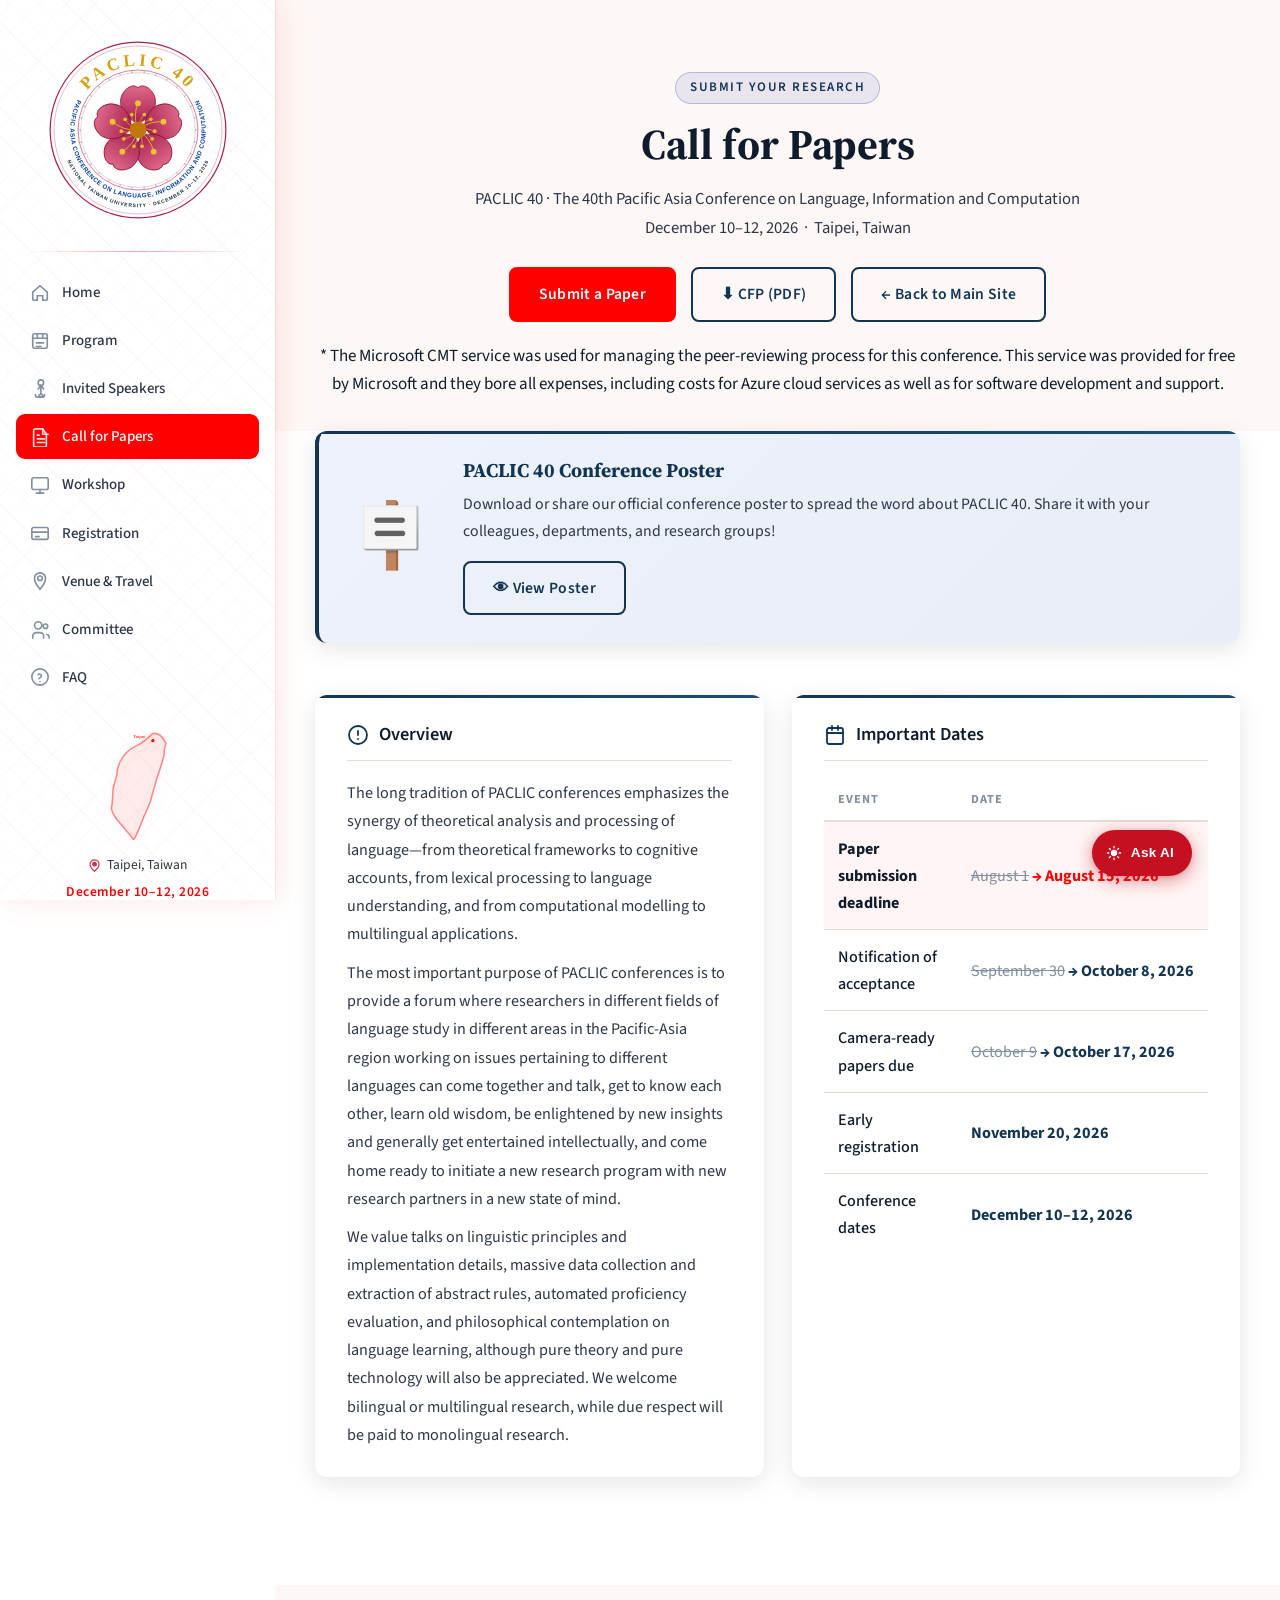
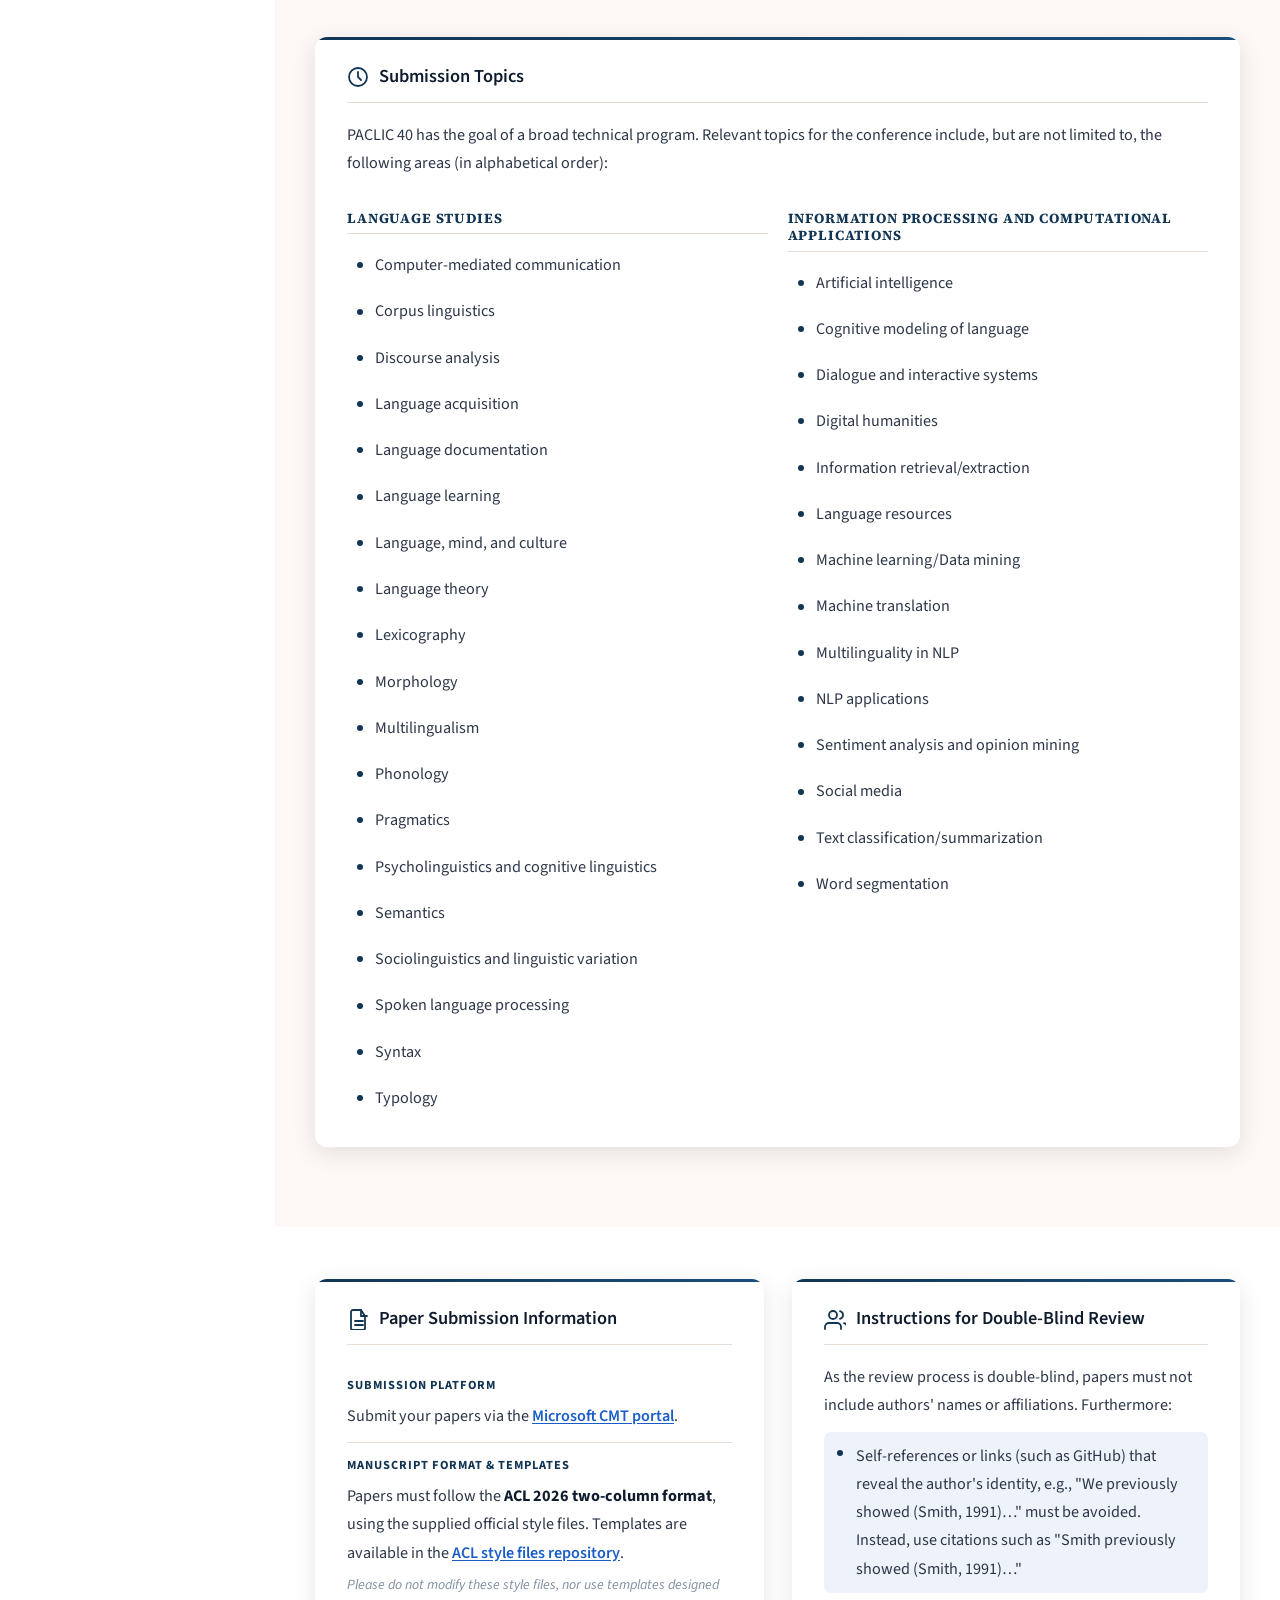
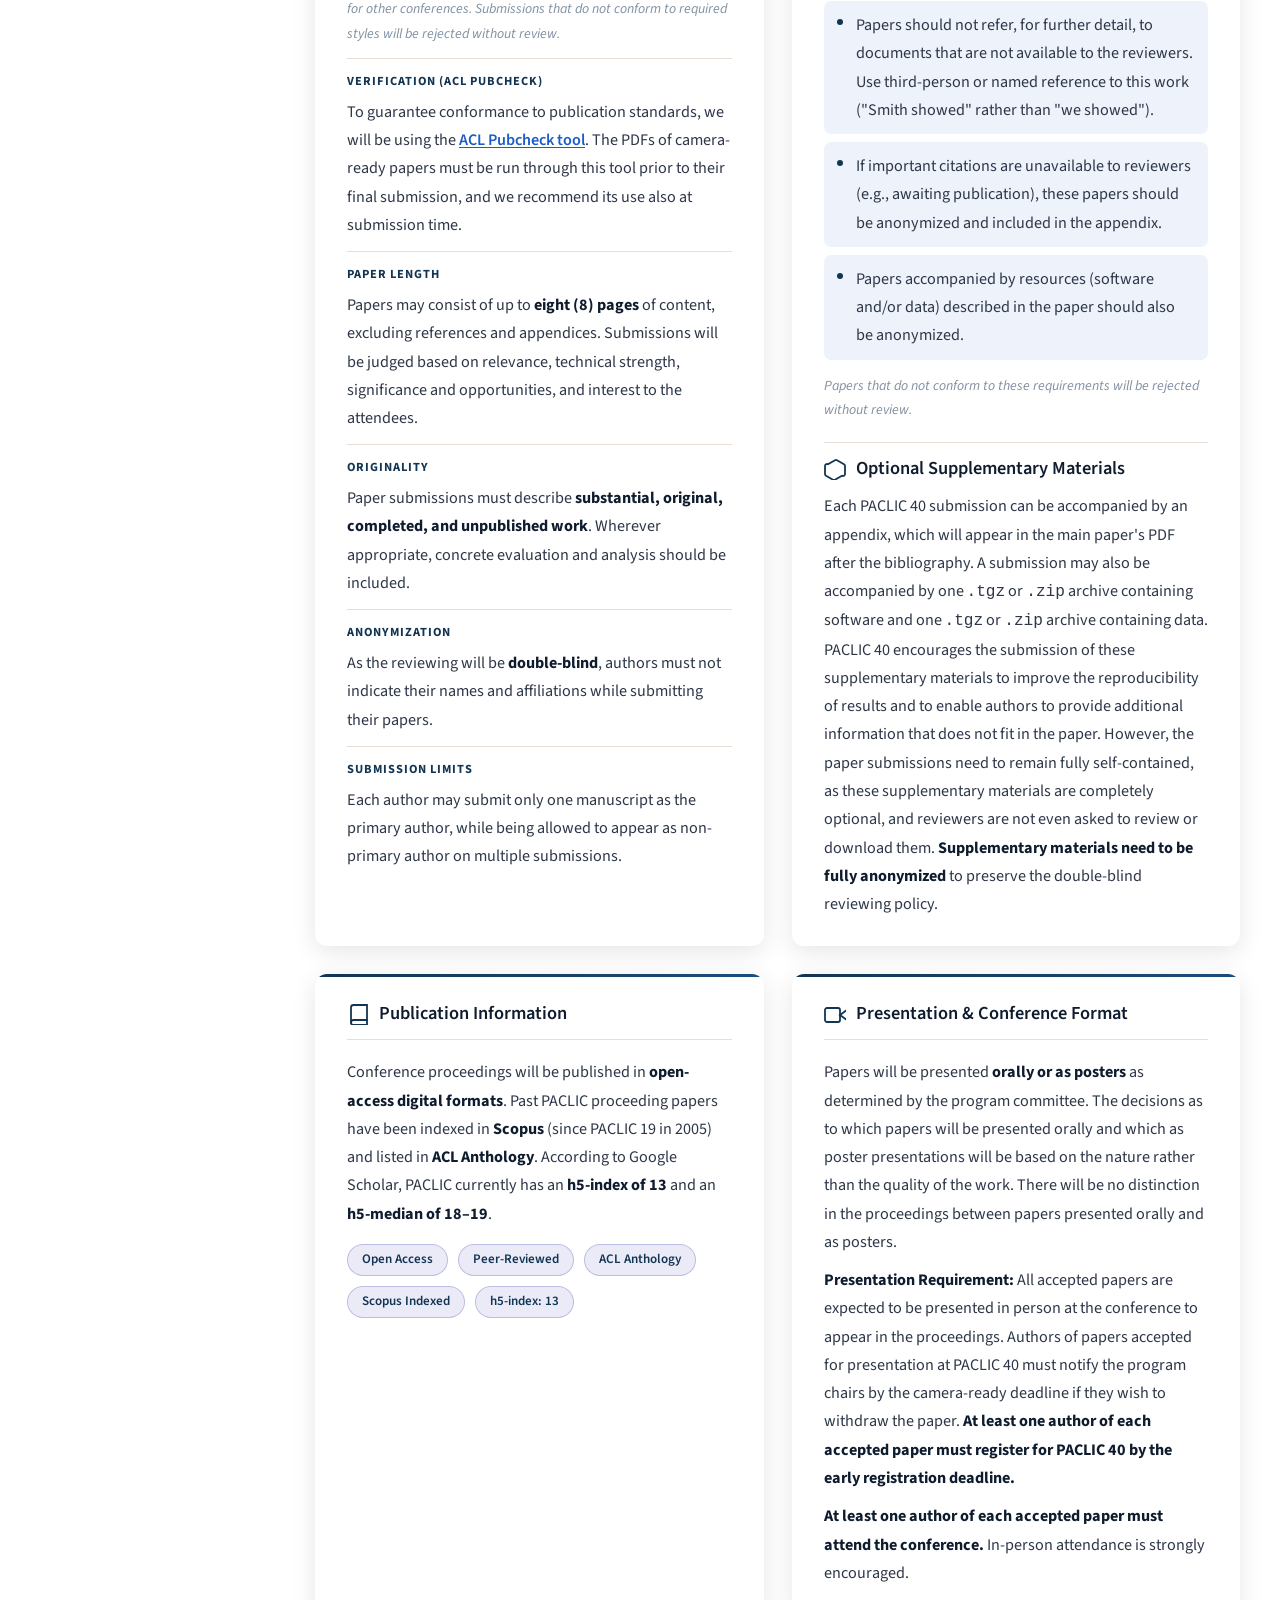
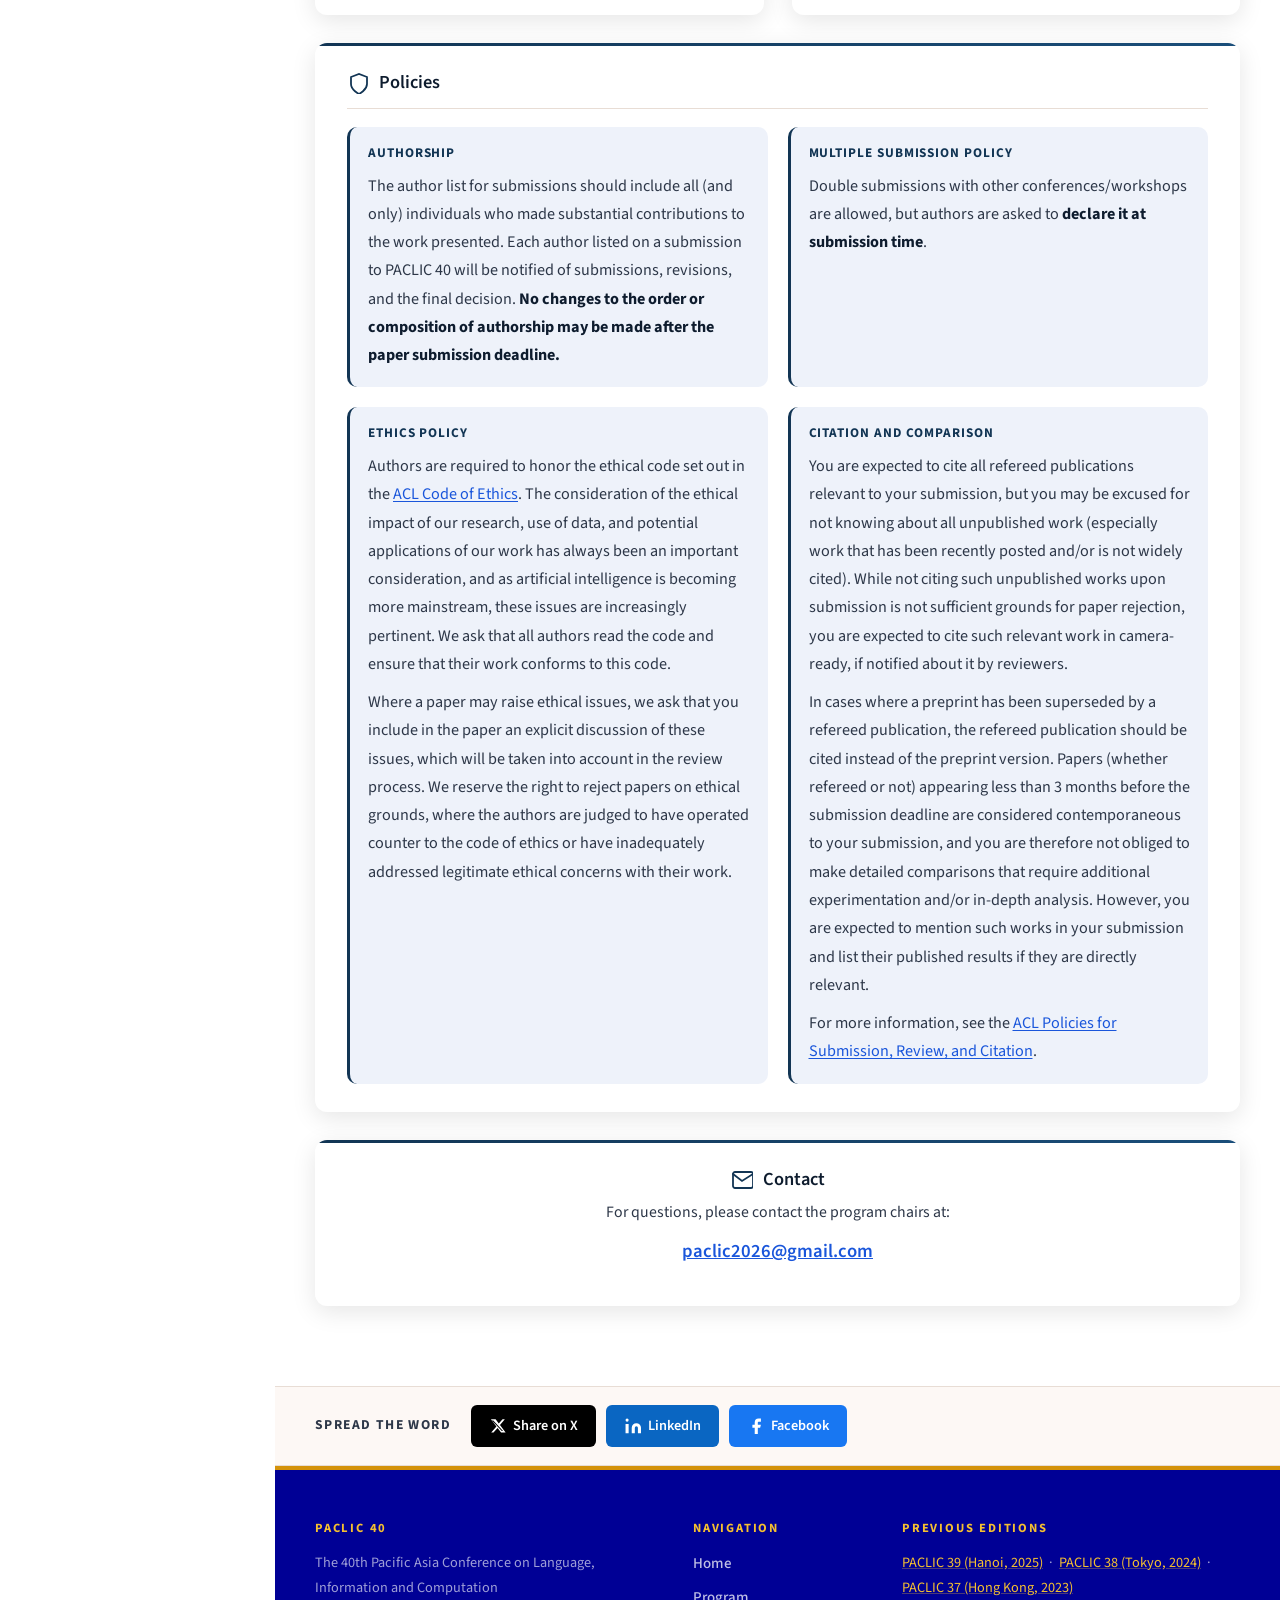
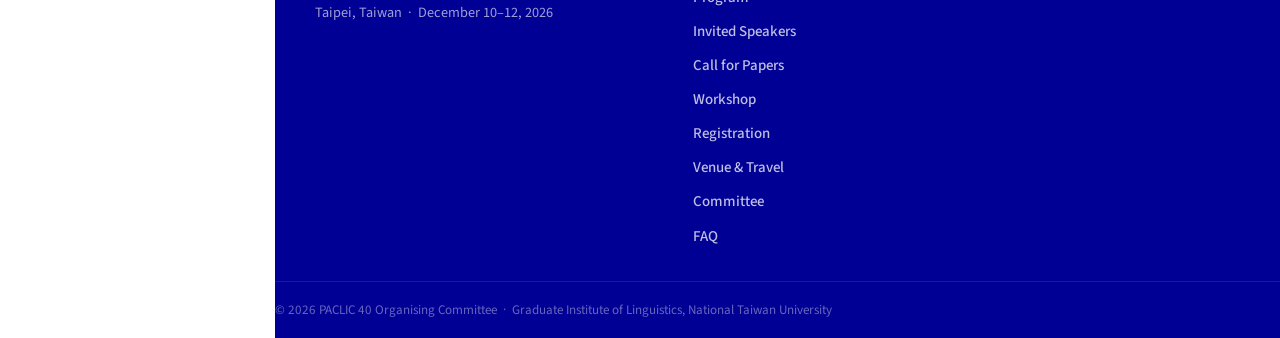
==== commit 05bf40e5: "Add files via upload" ====
--- a/cfp.html
+++ b/cfp.html
@@ -242,13 +242,12 @@
               </thead>
               <tbody>
                 <tr class="highlight-row"><td>Paper submission deadline</td><td><span style="text-decoration:line-through;color:var(--text-light);font-weight:400;">August 1</span> → August 15, 2026</td></tr>
-                <tr><td>Notification of acceptance</td><td>September 30, 2026 (tentative)</td></tr>
-                <tr><td>Camera-ready papers due</td><td>October 9, 2026</td></tr>
+                <tr><td>Notification of acceptance</td><td><span style="text-decoration:line-through;color:var(--text-light);font-weight:400;">September 30</span> → October 8, 2026</td></tr>
+                <tr><td>Camera-ready papers due</td><td><span style="text-decoration:line-through;color:var(--text-light);font-weight:400;">October 9</span> → October 17, 2026</td></tr>
                 <tr><td>Early registration</td><td>November 20, 2026</td></tr>
                 <tr><td>Conference dates</td><td>December 10–12, 2026</td></tr>
               </tbody>
             </table>
-            <p class="cfp-aoe">All deadlines are 11:59 PM <a href="https://www.timeanddate.com/time/zone/timezone/utc-12" target="_blank" rel="noopener">UTC −12h</a> ('anywhere on Earth')</p>
           </div>
         </div>
       </div>
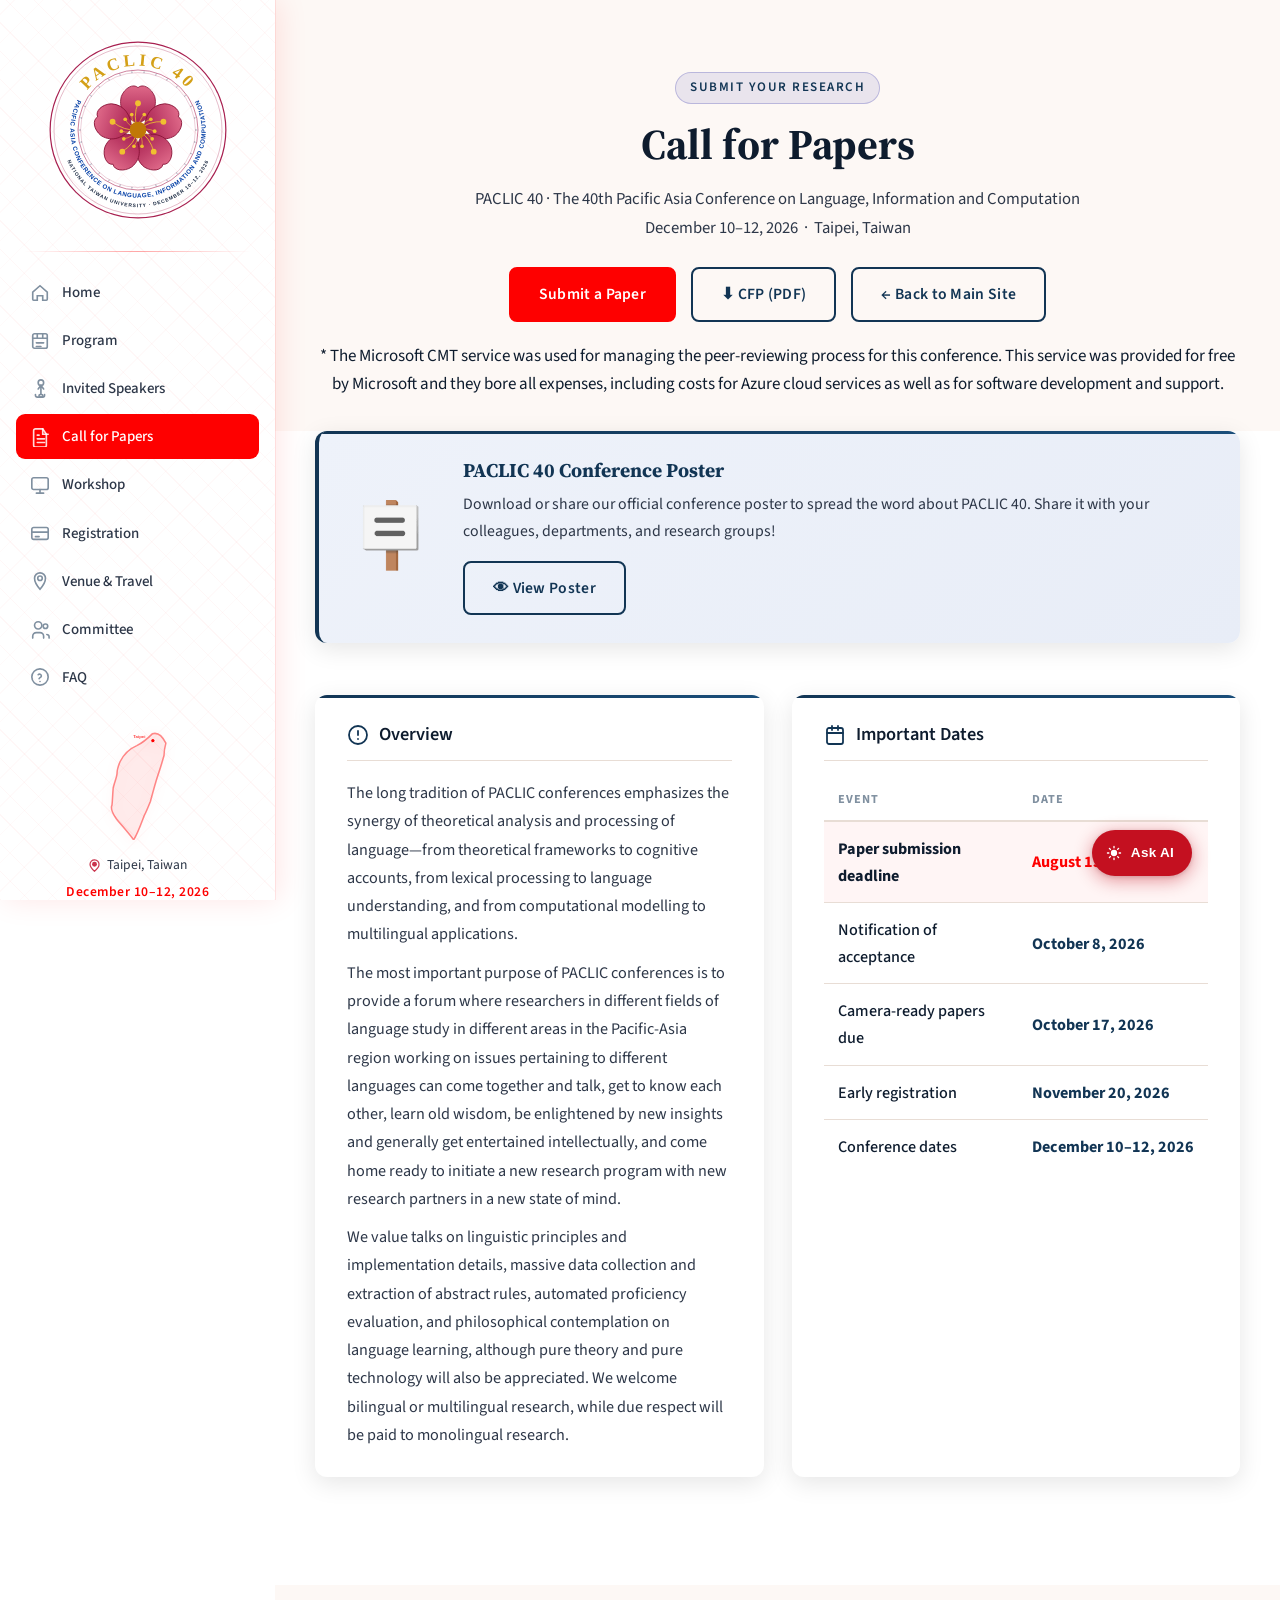
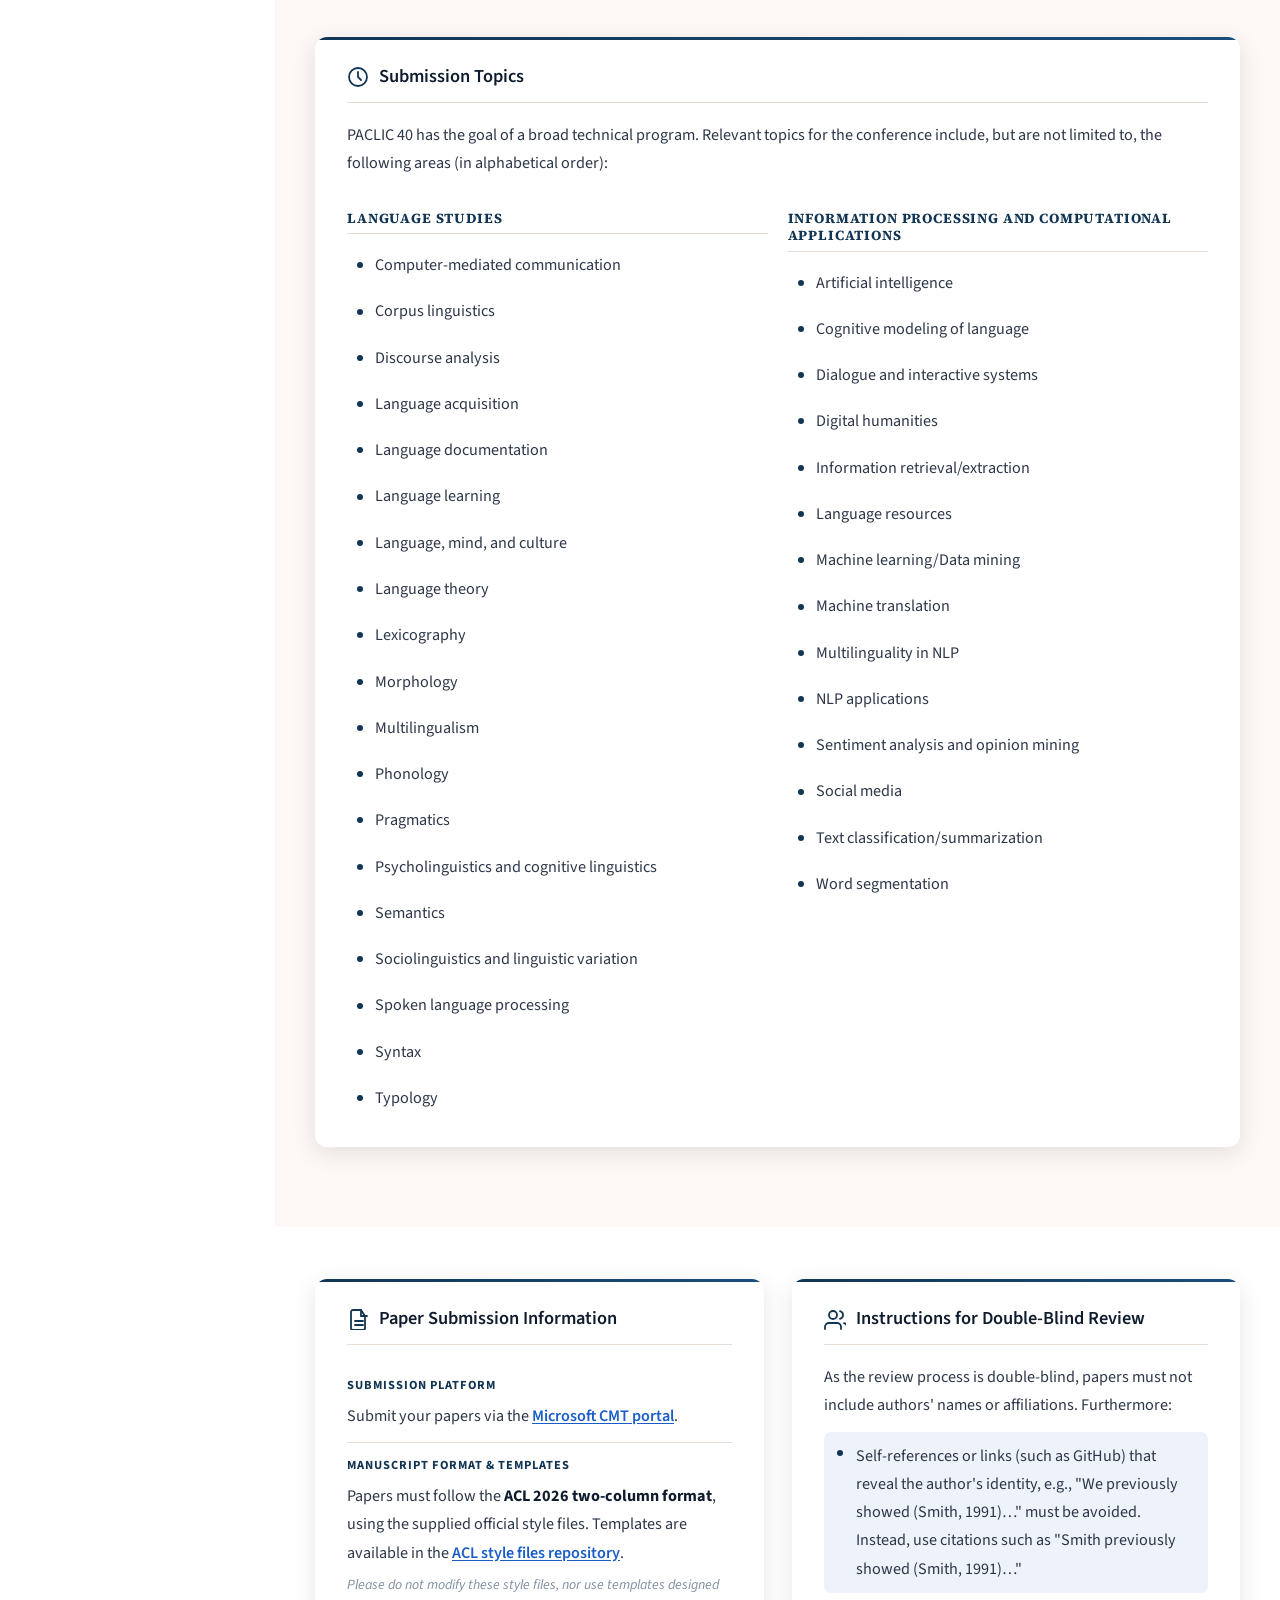
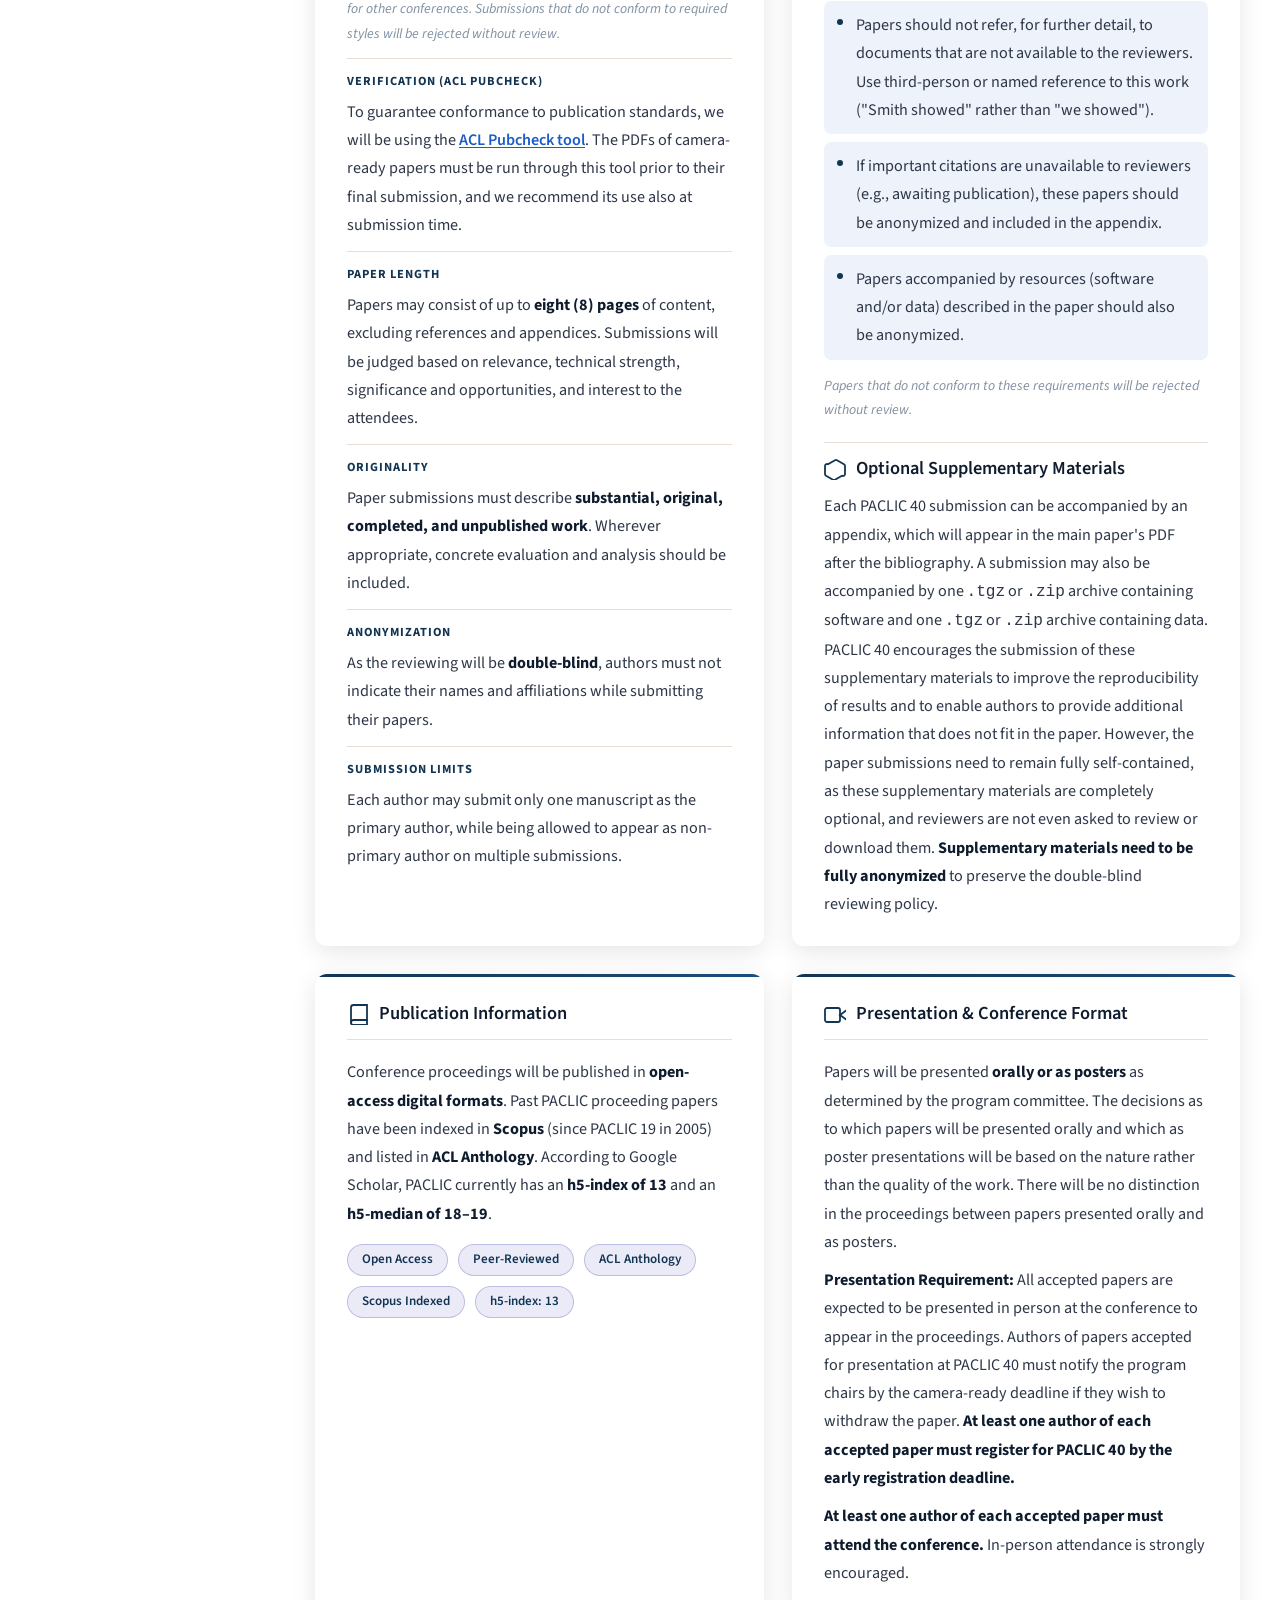
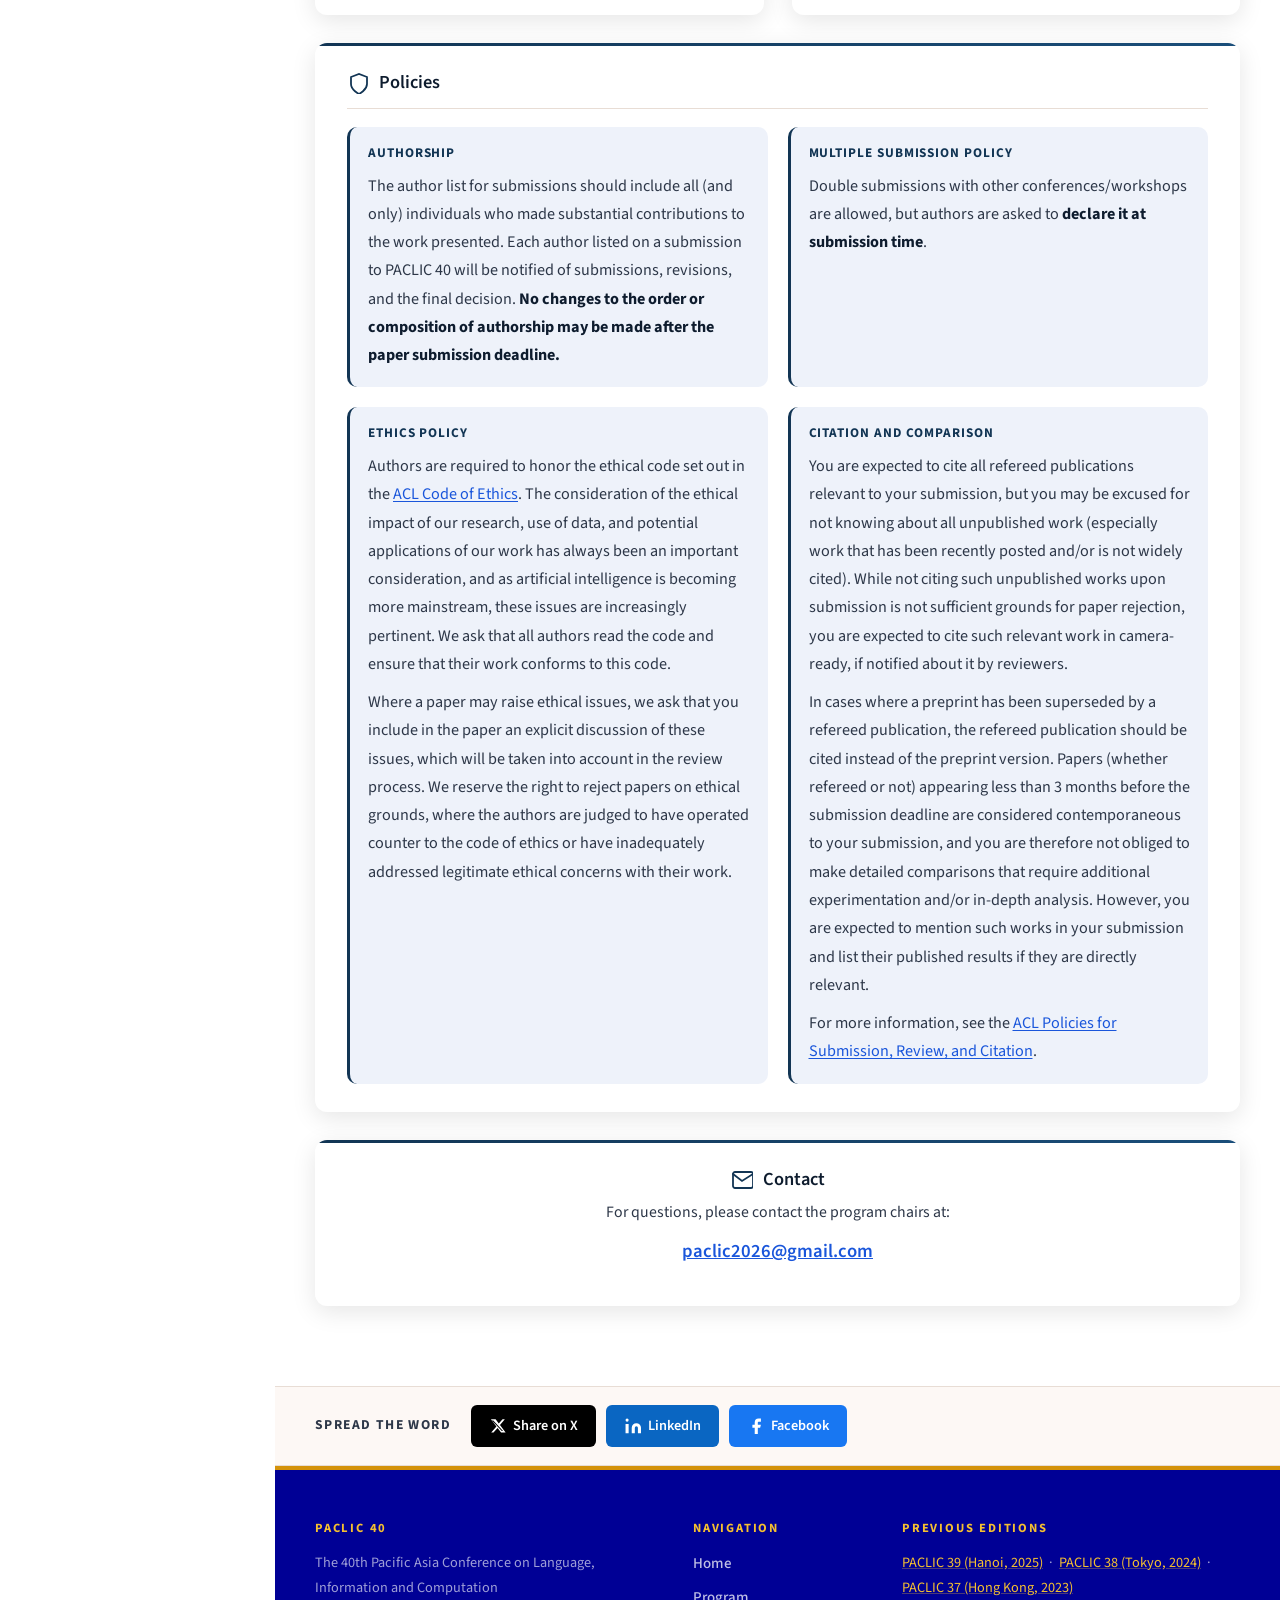
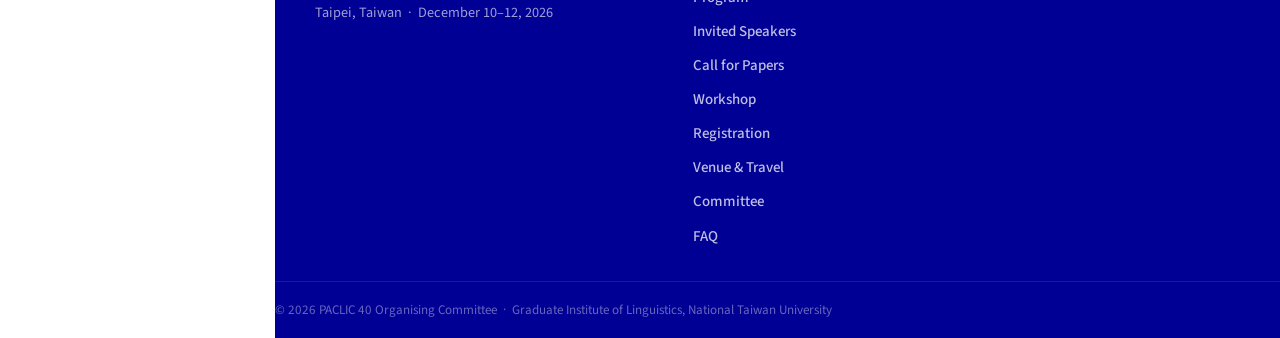
==== commit 8c278a3e: "Add files via upload" ====
--- a/cfp.html
+++ b/cfp.html
@@ -241,9 +241,9 @@
                 <tr><th>Event</th><th>Date</th></tr>
               </thead>
               <tbody>
-                <tr class="highlight-row"><td>Paper submission deadline</td><td><span style="text-decoration:line-through;color:var(--text-light);font-weight:400;">August 1</span> → August 15, 2026</td></tr>
-                <tr><td>Notification of acceptance</td><td><span style="text-decoration:line-through;color:var(--text-light);font-weight:400;">September 30</span> → October 8, 2026</td></tr>
-                <tr><td>Camera-ready papers due</td><td><span style="text-decoration:line-through;color:var(--text-light);font-weight:400;">October 9</span> → October 17, 2026</td></tr>
+                <tr class="highlight-row"><td>Paper submission deadline</td><td>August 15, 2026</td></tr>
+                <tr><td>Notification of acceptance</td><td>October 8, 2026</td></tr>
+                <tr><td>Camera-ready papers due</td><td>October 17, 2026</td></tr>
                 <tr><td>Early registration</td><td>November 20, 2026</td></tr>
                 <tr><td>Conference dates</td><td>December 10–12, 2026</td></tr>
               </tbody>
--- a/css/style.css
+++ b/css/style.css
@@ -349,6 +349,9 @@
 .news-list { display: flex; flex-direction: column; gap: 0; }
 .news-item { padding: 17px 0; border-bottom: 1px solid var(--border); display: grid; grid-template-columns: 70px 1fr; gap: 14px; }
 .news-item:last-child { border-bottom: none; }
+.news-item[hidden], .news-more[hidden] { display: none; }
+.news-more { display: block; margin: 14px auto 0; padding: 8px 20px; border: 1.5px solid var(--border); border-radius: 20px; font-size: .84rem; font-weight: 600; color: var(--navy-light); transition: all .2s var(--ease); }
+.news-more:hover { border-color: var(--navy-light); background: var(--navy-light); color: #fff; }
 .news-date { font-size: .74rem; font-weight: 600; color: var(--text-light); text-transform: uppercase; letter-spacing: .5px; padding-top: 2px; }
 .news-body { display: flex; flex-direction: column; gap: 6px; }
 .news-body p { font-size: .9rem; color: var(--text-mid); margin: 0; }
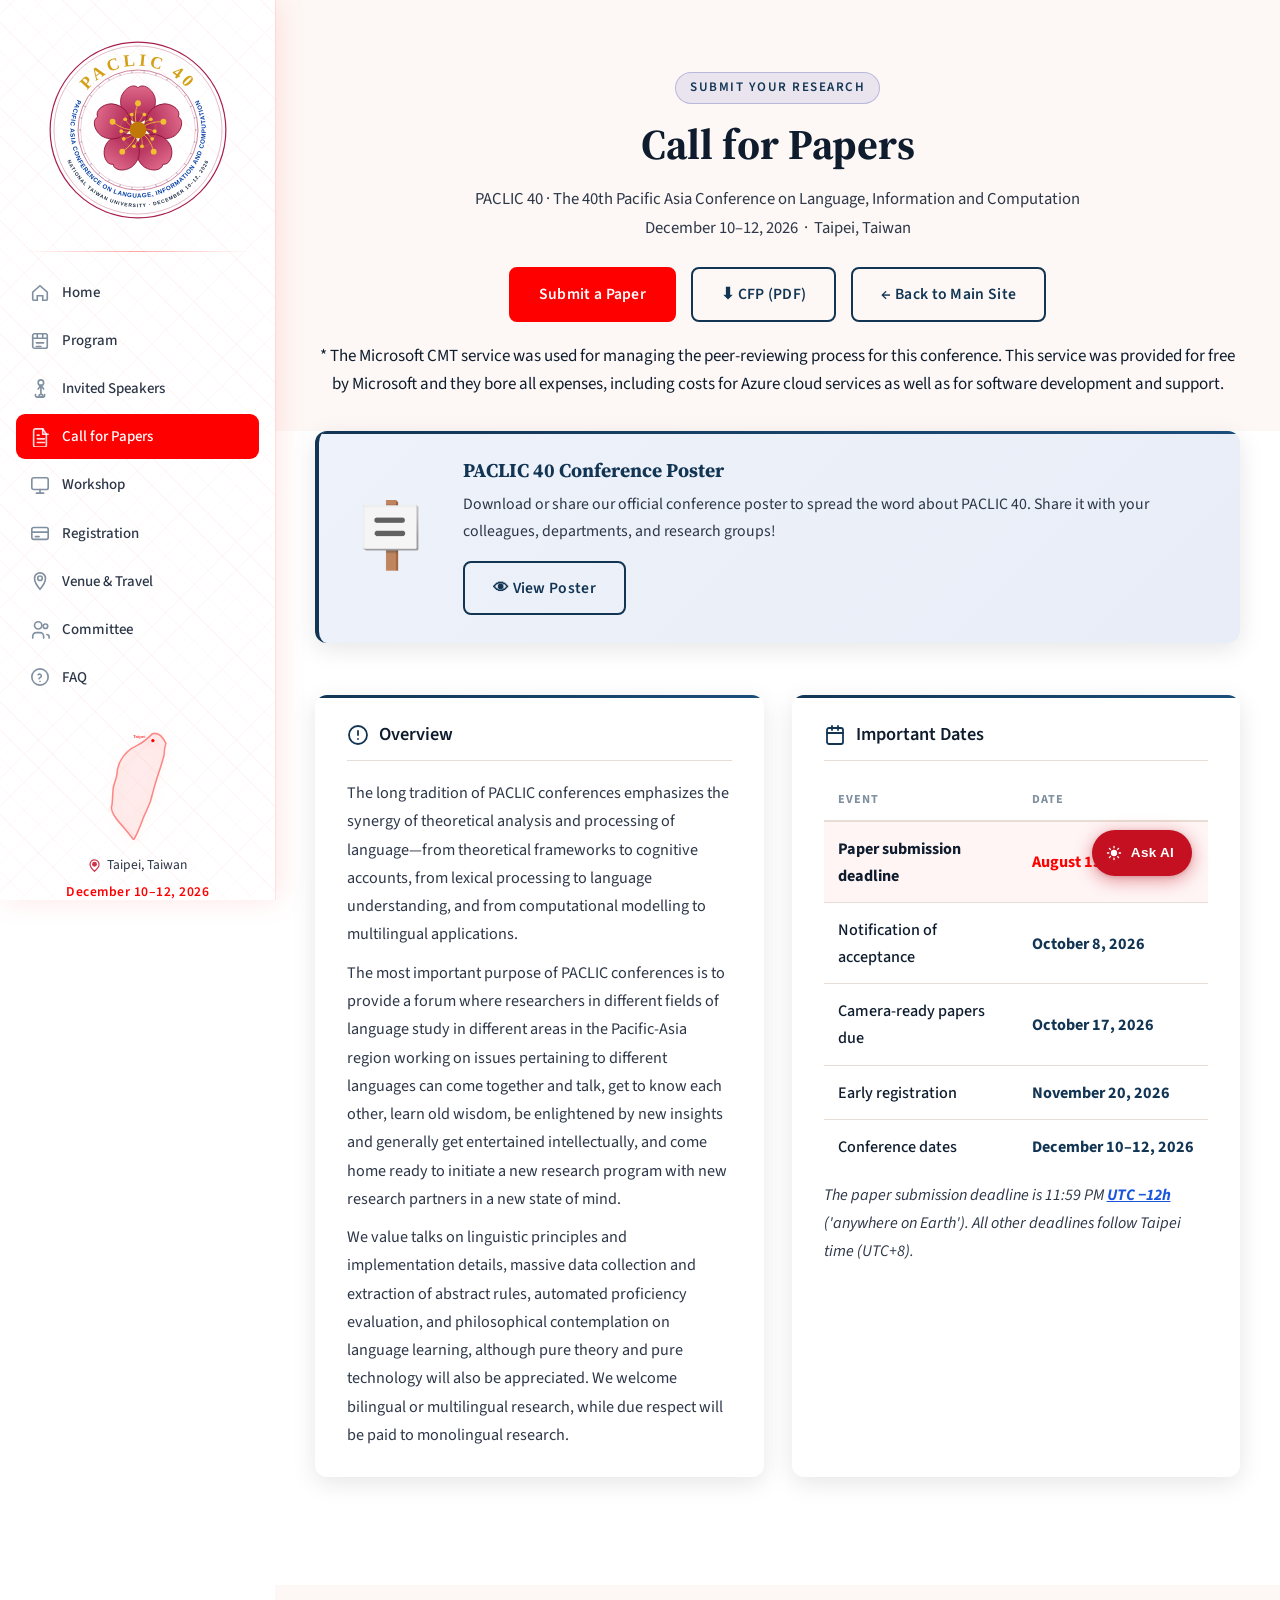
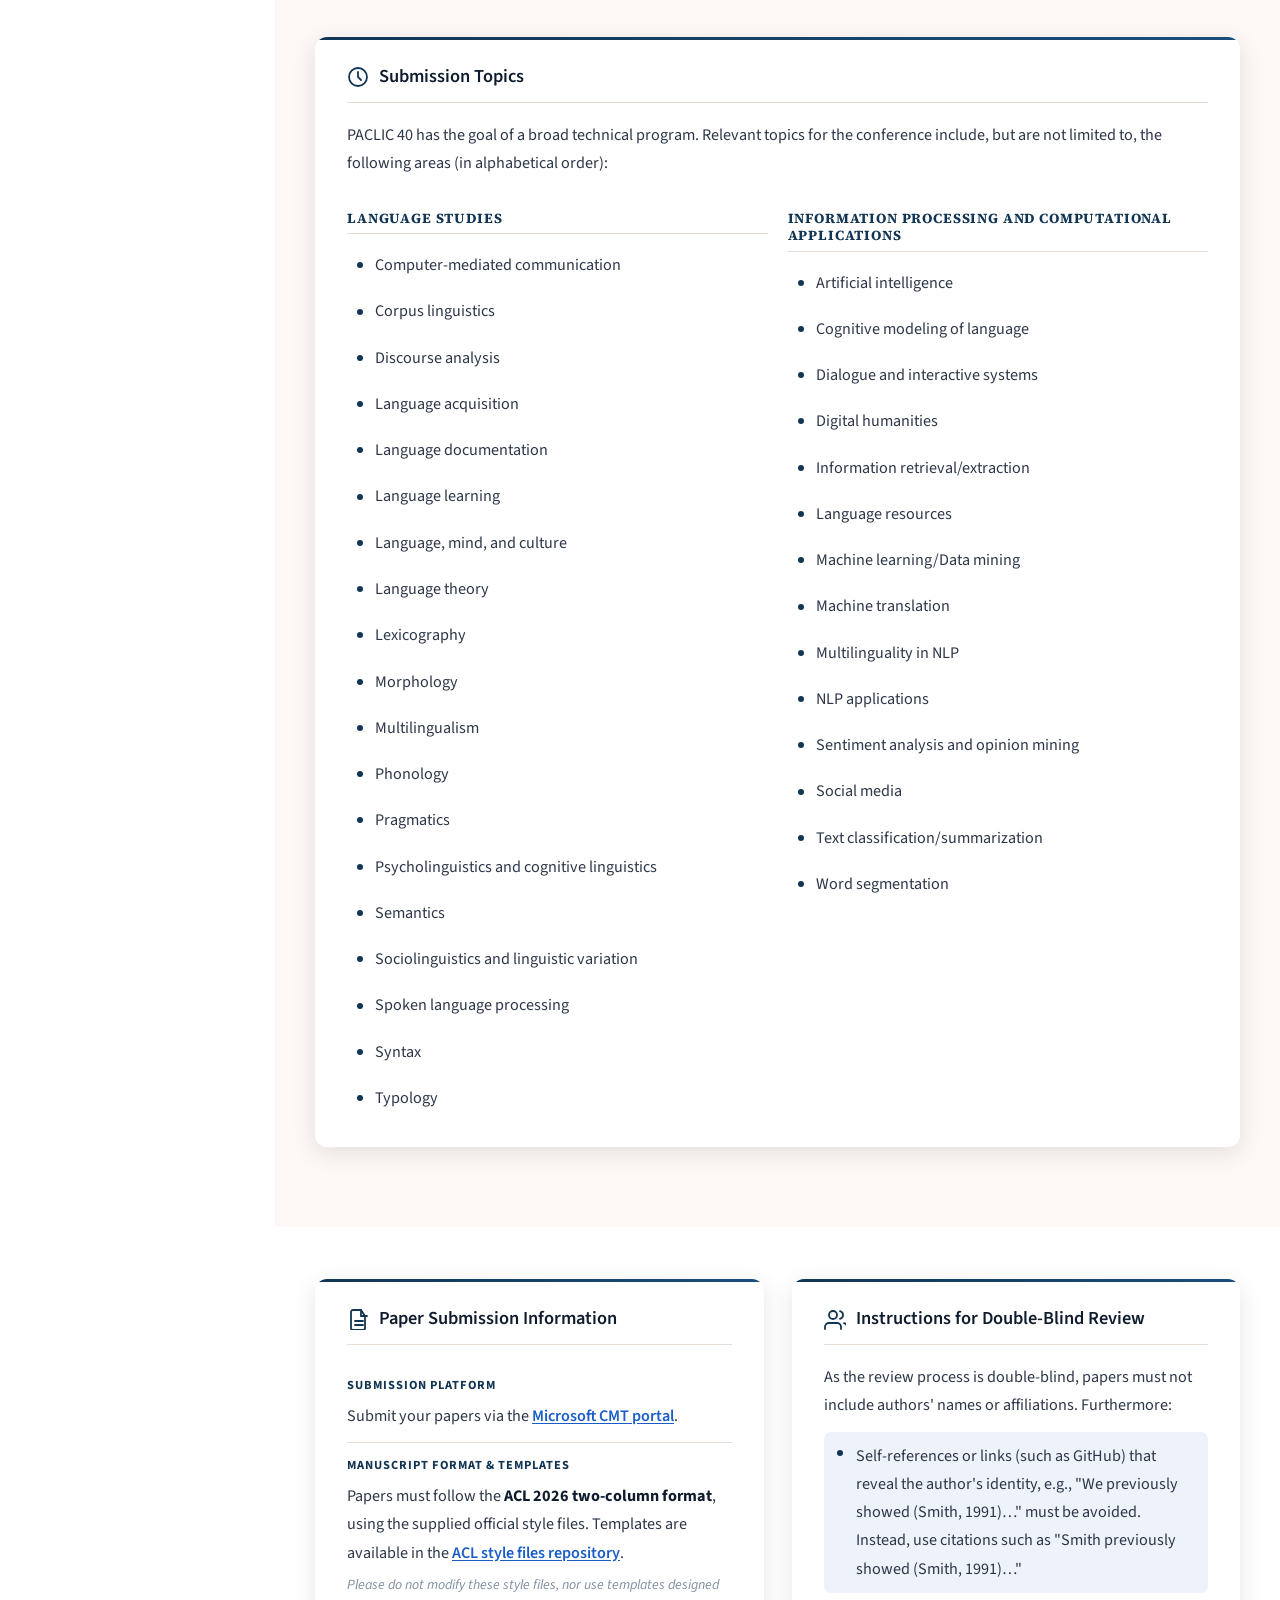
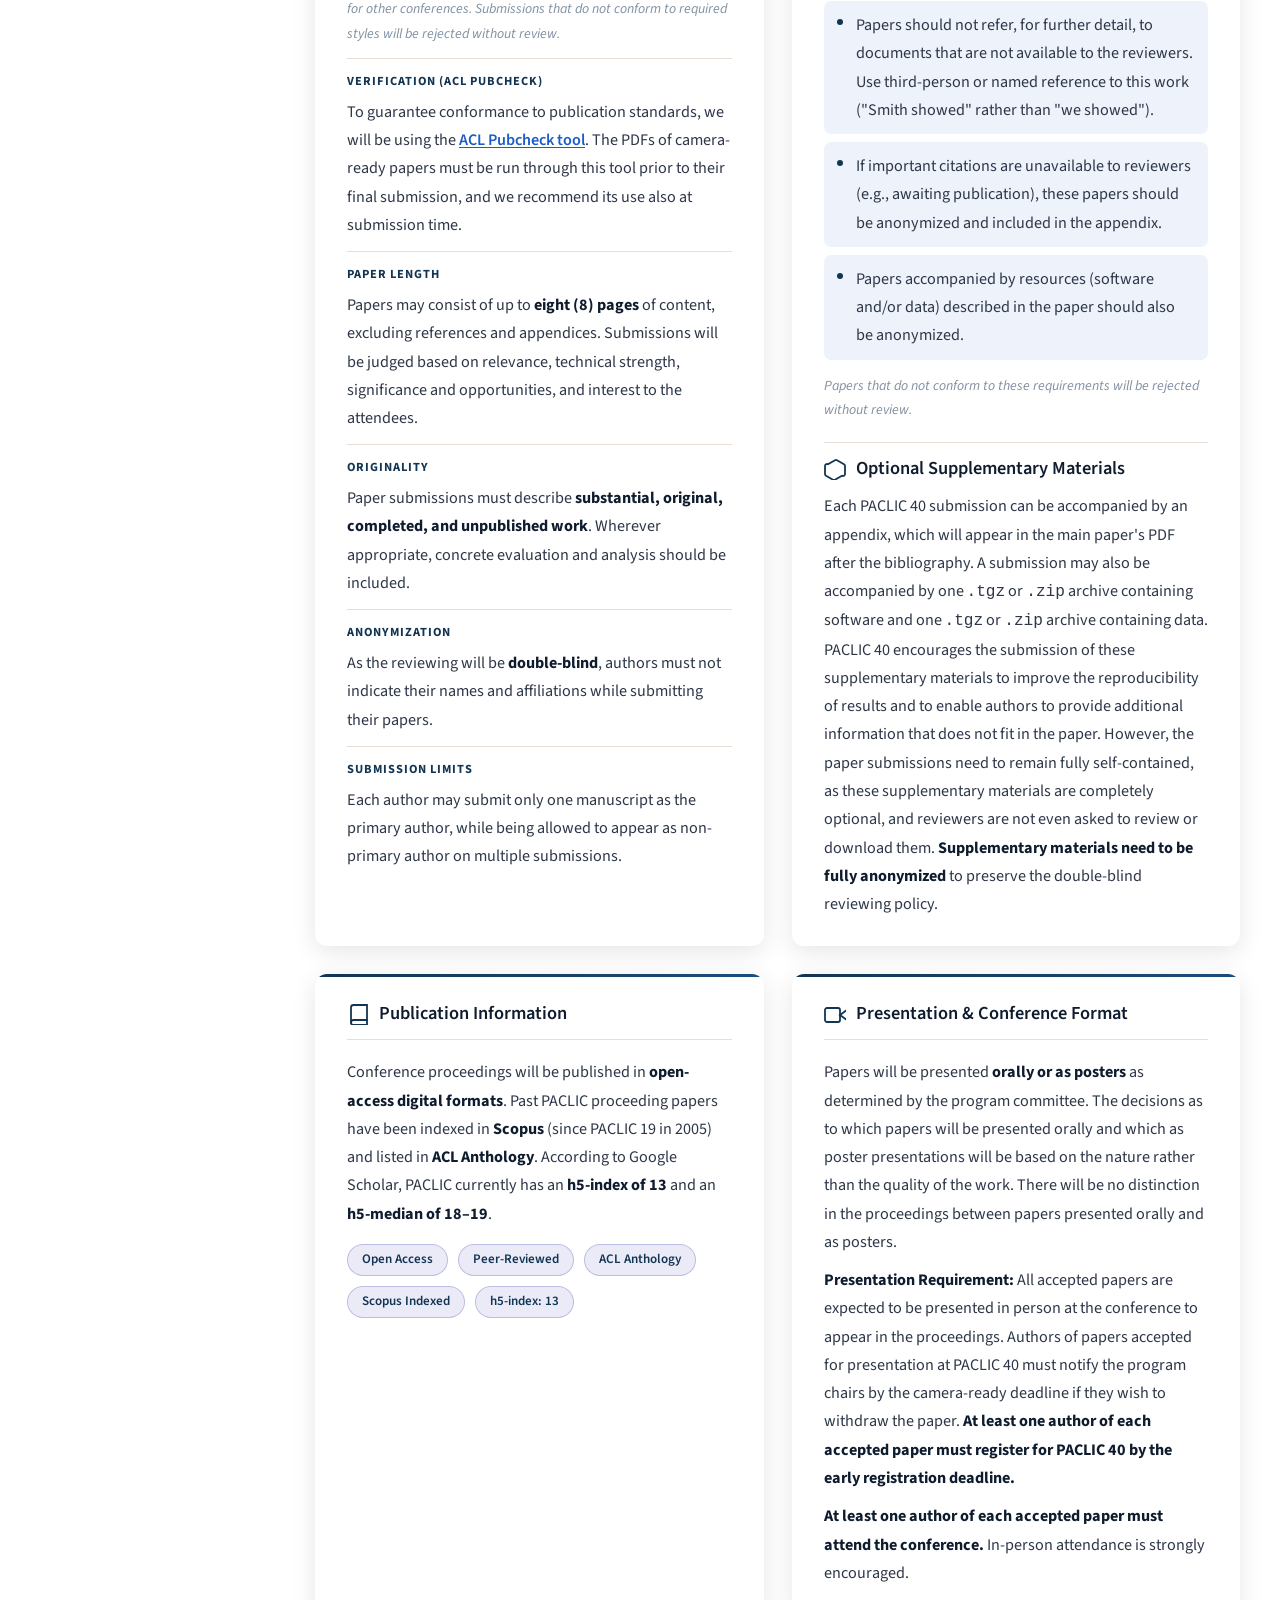
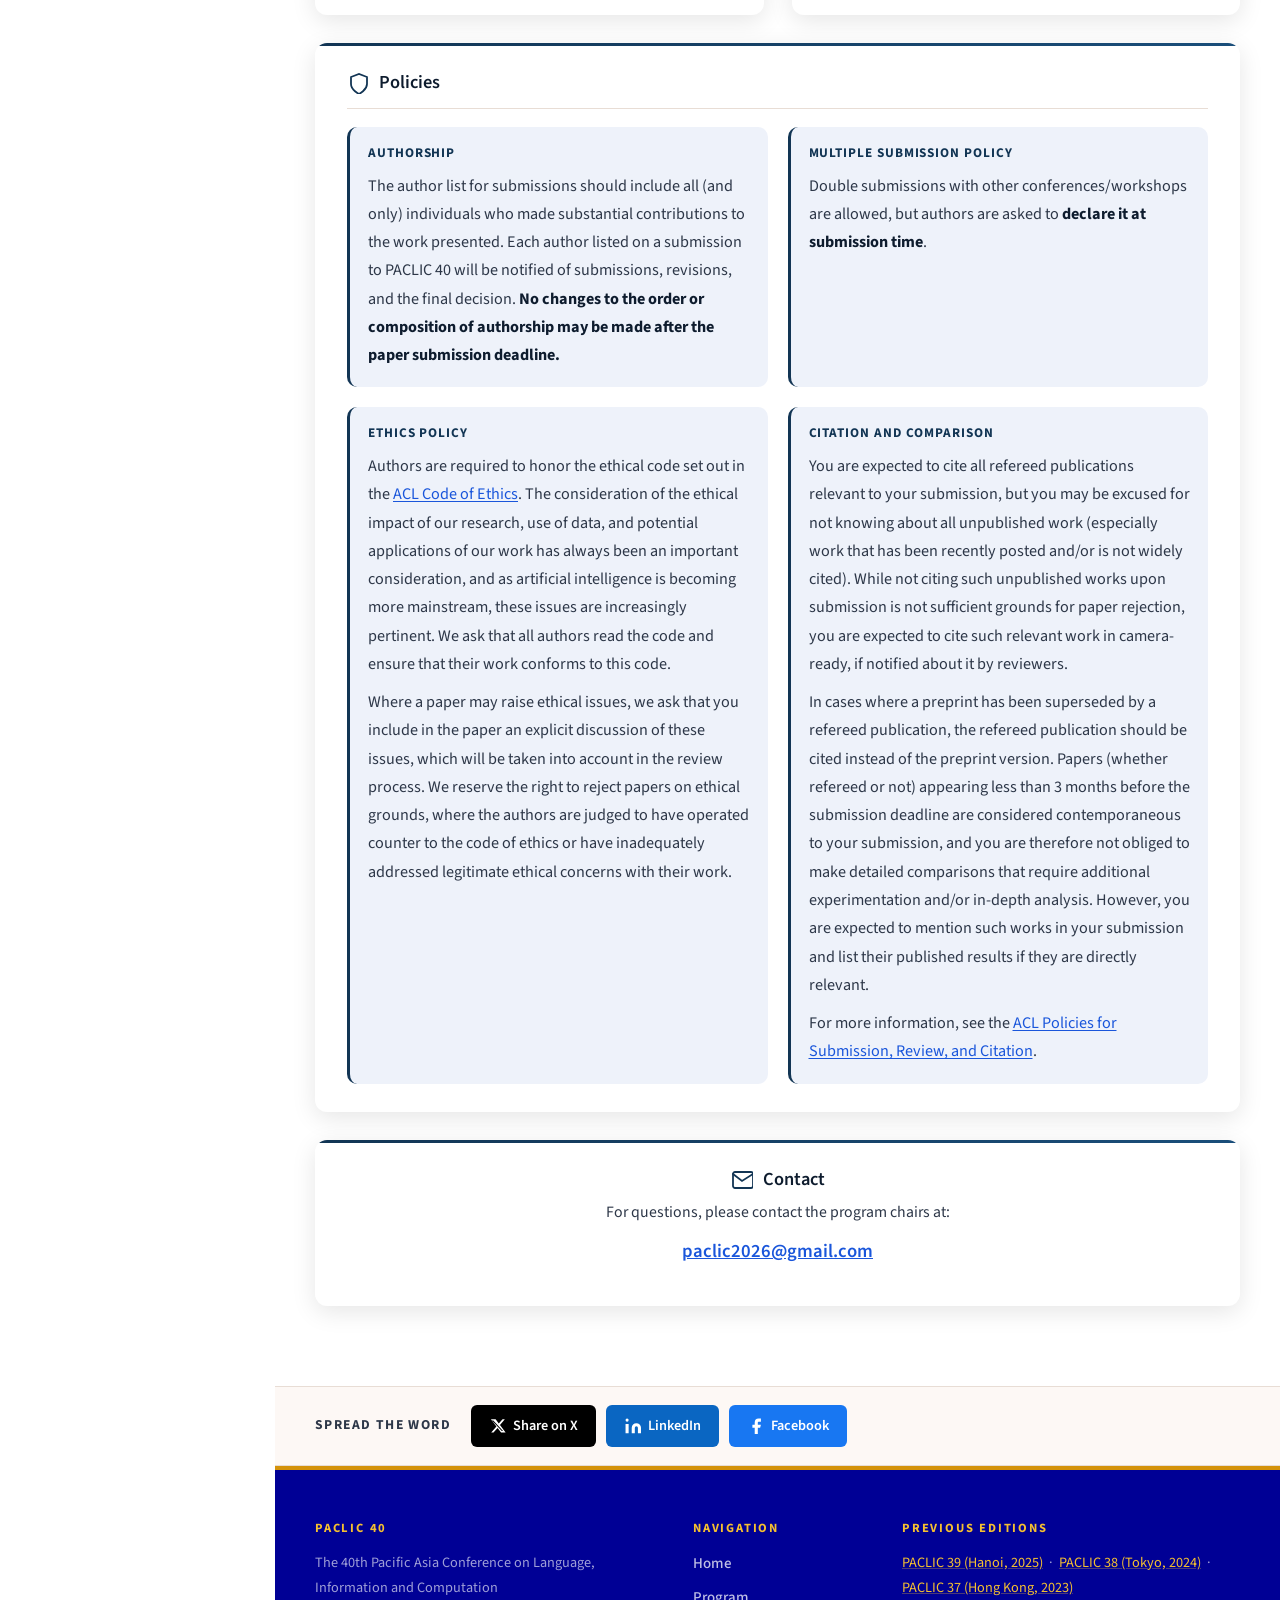
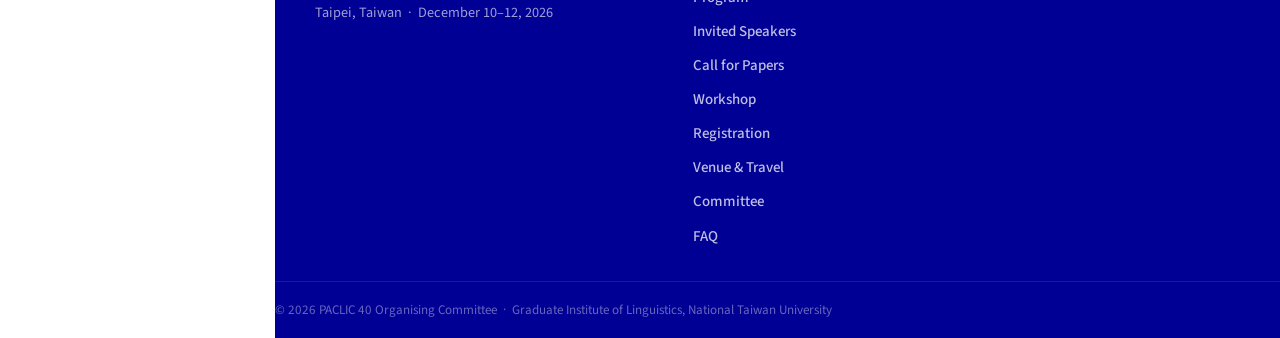
==== commit e03ba4a9: "Add files via upload" ====
--- a/cfp.html
+++ b/cfp.html
@@ -136,7 +136,7 @@
           <span class="nav-icon"><svg viewBox="0 0 22 22" fill="none" stroke="currentColor" stroke-width="1.8" stroke-linecap="round"><rect x="2" y="3" width="18" height="13" rx="2"/><line x1="7" y1="20" x2="15" y2="20"/><line x1="11" y1="16" x2="11" y2="20"/></svg></span>
           <span class="nav-text">Workshop</span>
         </a>
-        <a href="index.html#registration" class="nav-link">
+        <a href="registration.html" class="nav-link">
           <span class="nav-icon"><svg viewBox="0 0 22 22" fill="none" stroke="currentColor" stroke-width="1.8" stroke-linecap="round"><rect x="2" y="5" width="18" height="13" rx="2"/><line x1="2" y1="10" x2="20" y2="10"/><line x1="6" y1="15" x2="10" y2="15"/></svg></span>
           <span class="nav-text">Registration</span>
         </a>
@@ -248,6 +248,7 @@
                 <tr><td>Conference dates</td><td>December 10–12, 2026</td></tr>
               </tbody>
             </table>
+            <p class="cfp-aoe">The paper submission deadline is 11:59 PM <a href="https://www.timeanddate.com/time/zone/timezone/utc-12" target="_blank" rel="noopener">UTC −12h</a> ('anywhere on Earth'). All other deadlines follow Taipei time (UTC+8).</p>
           </div>
         </div>
       </div>
@@ -503,7 +504,7 @@
           <a href="speakers.html">Invited Speakers</a>
           <a href="cfp.html">Call for Papers</a>
           <a href="workshop.html">Workshop</a>
-          <a href="index.html#registration">Registration</a>
+          <a href="registration.html">Registration</a>
           <a href="venue.html">Venue &amp; Travel</a>
           <a href="index.html#committee">Committee</a>
           <a href="index.html#faq">FAQ</a>
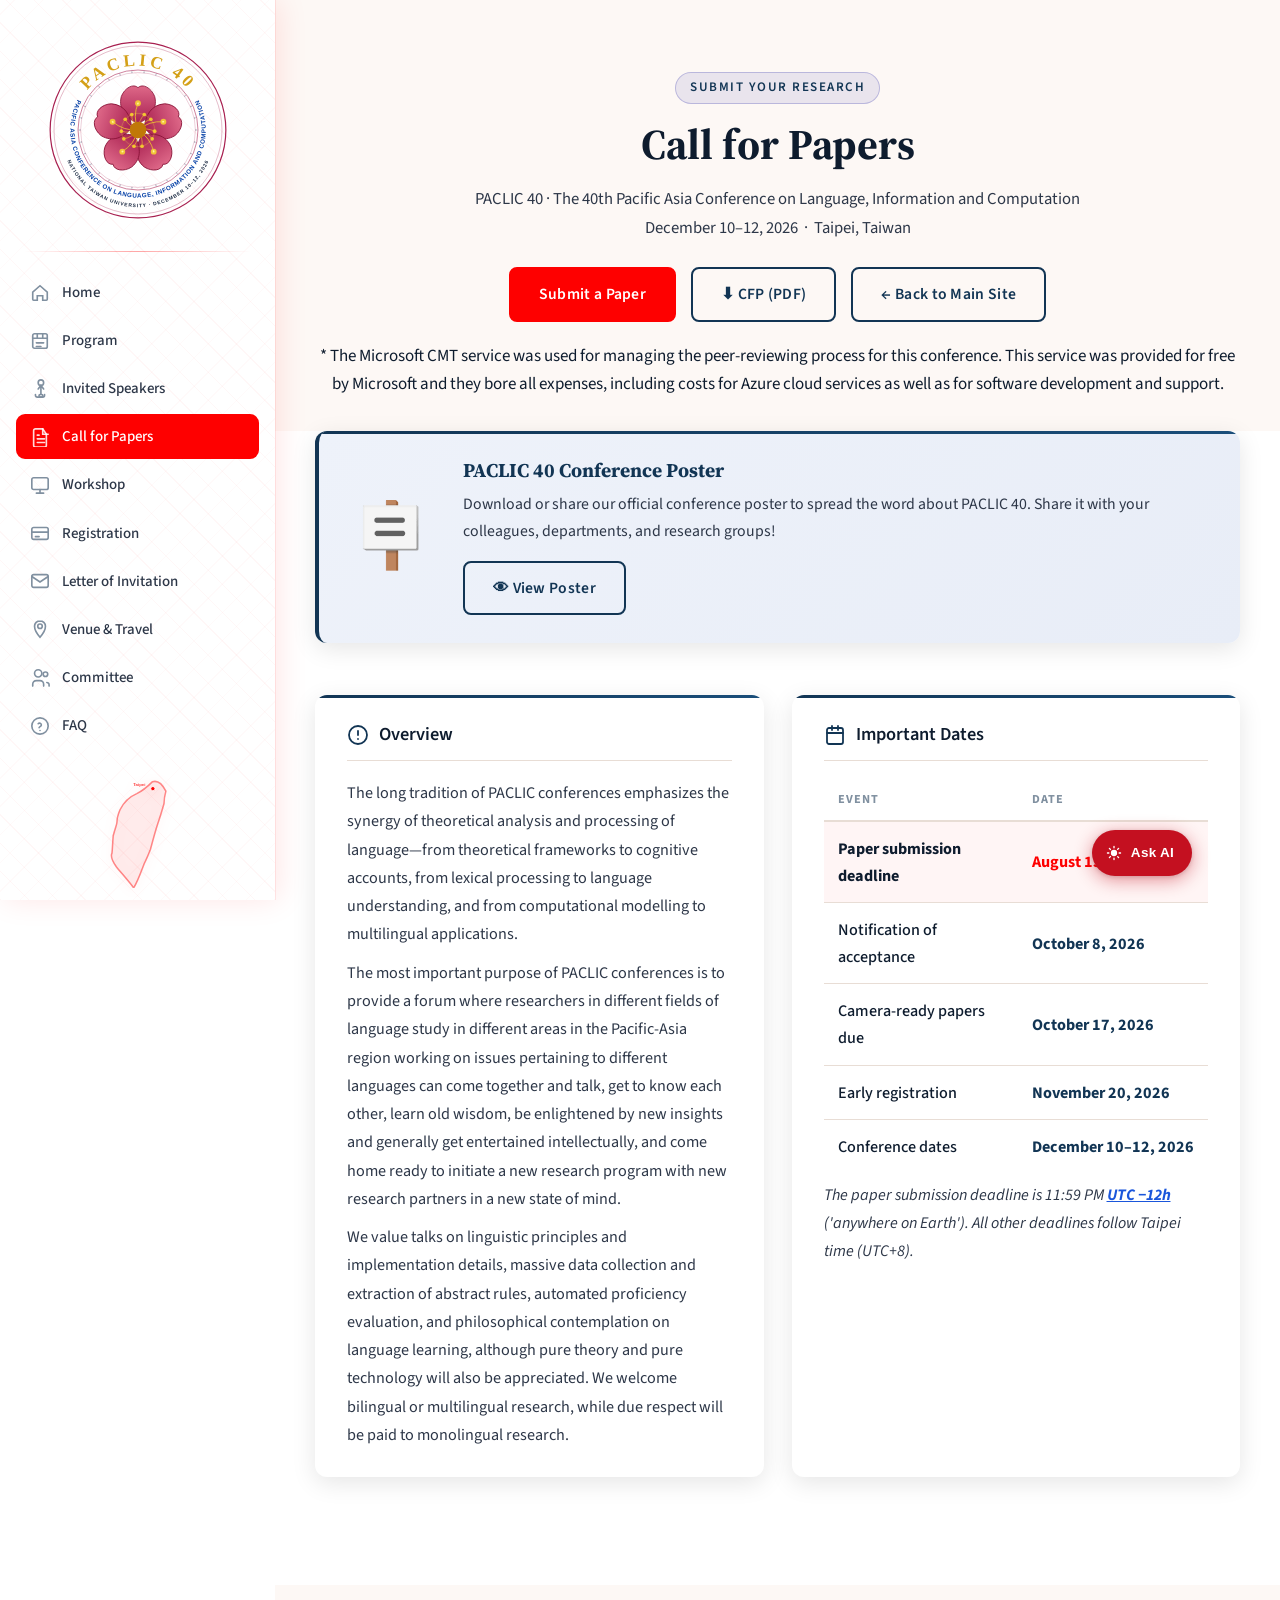
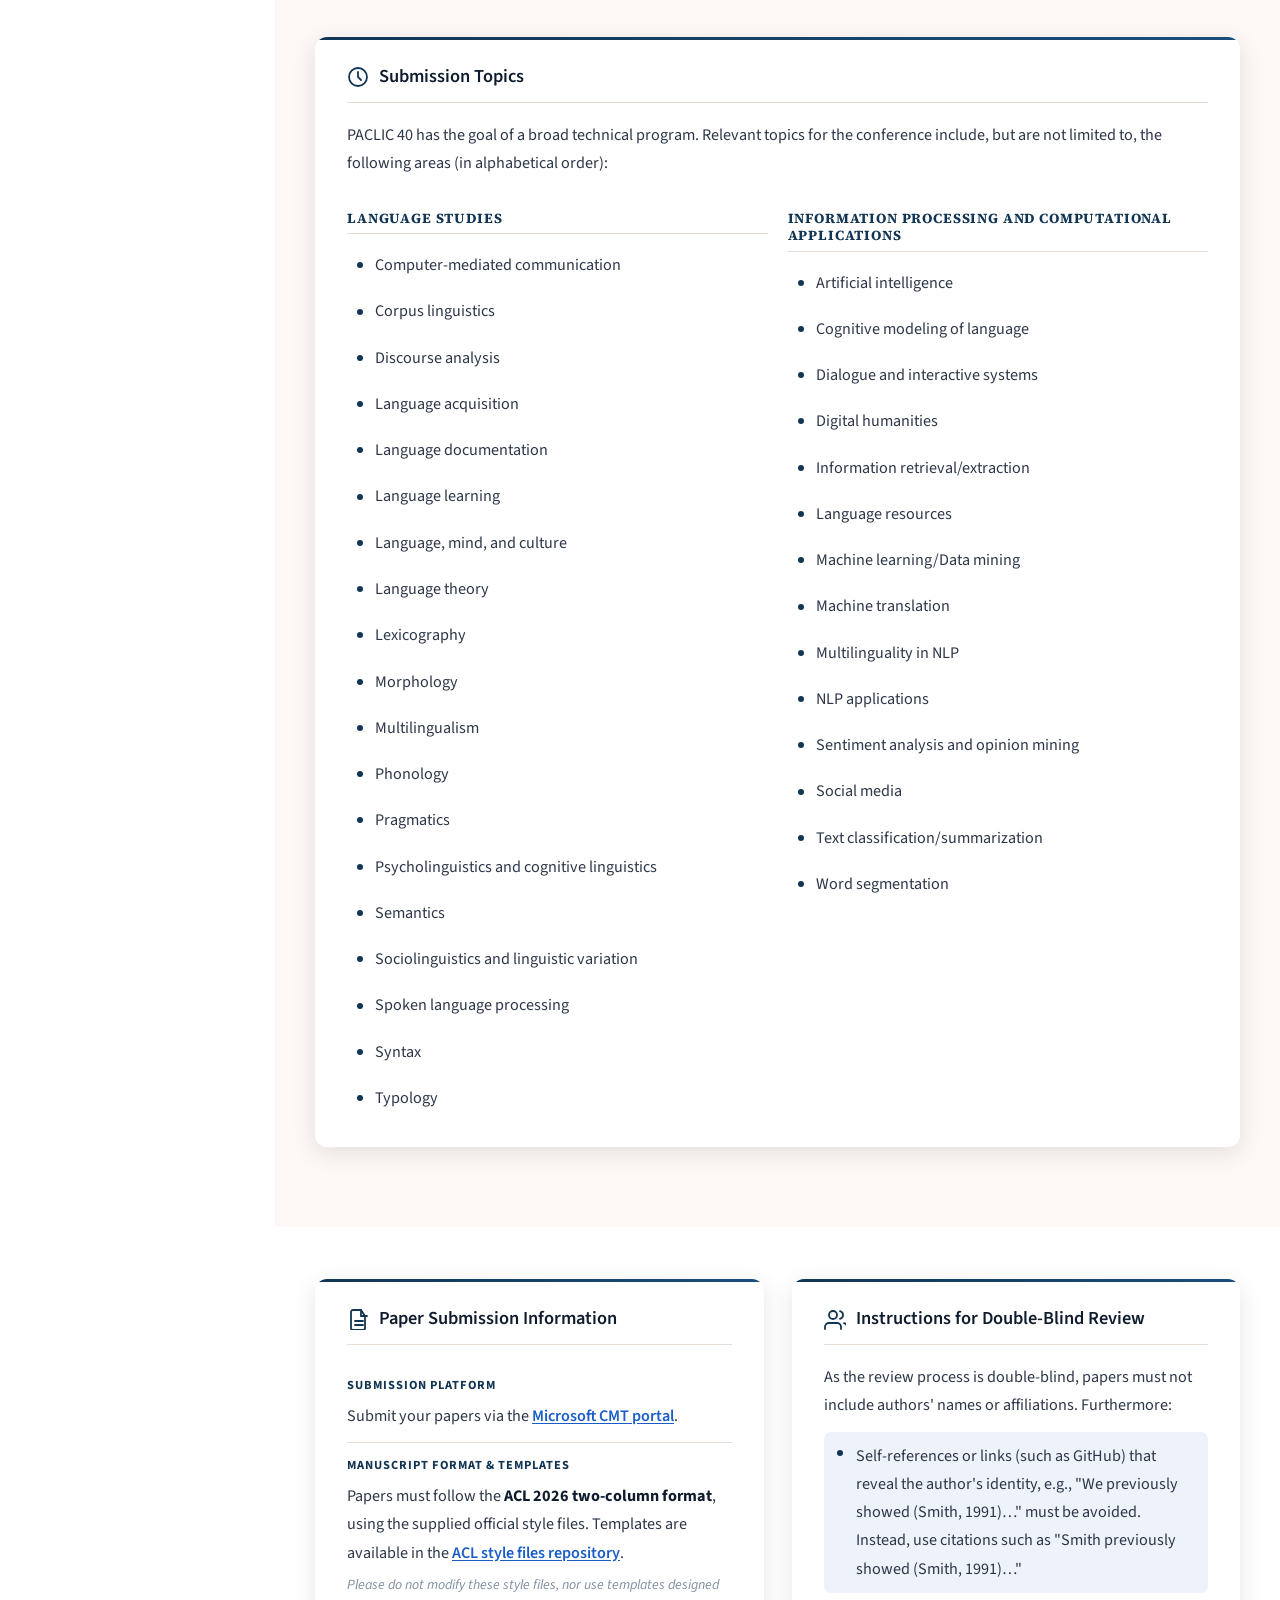
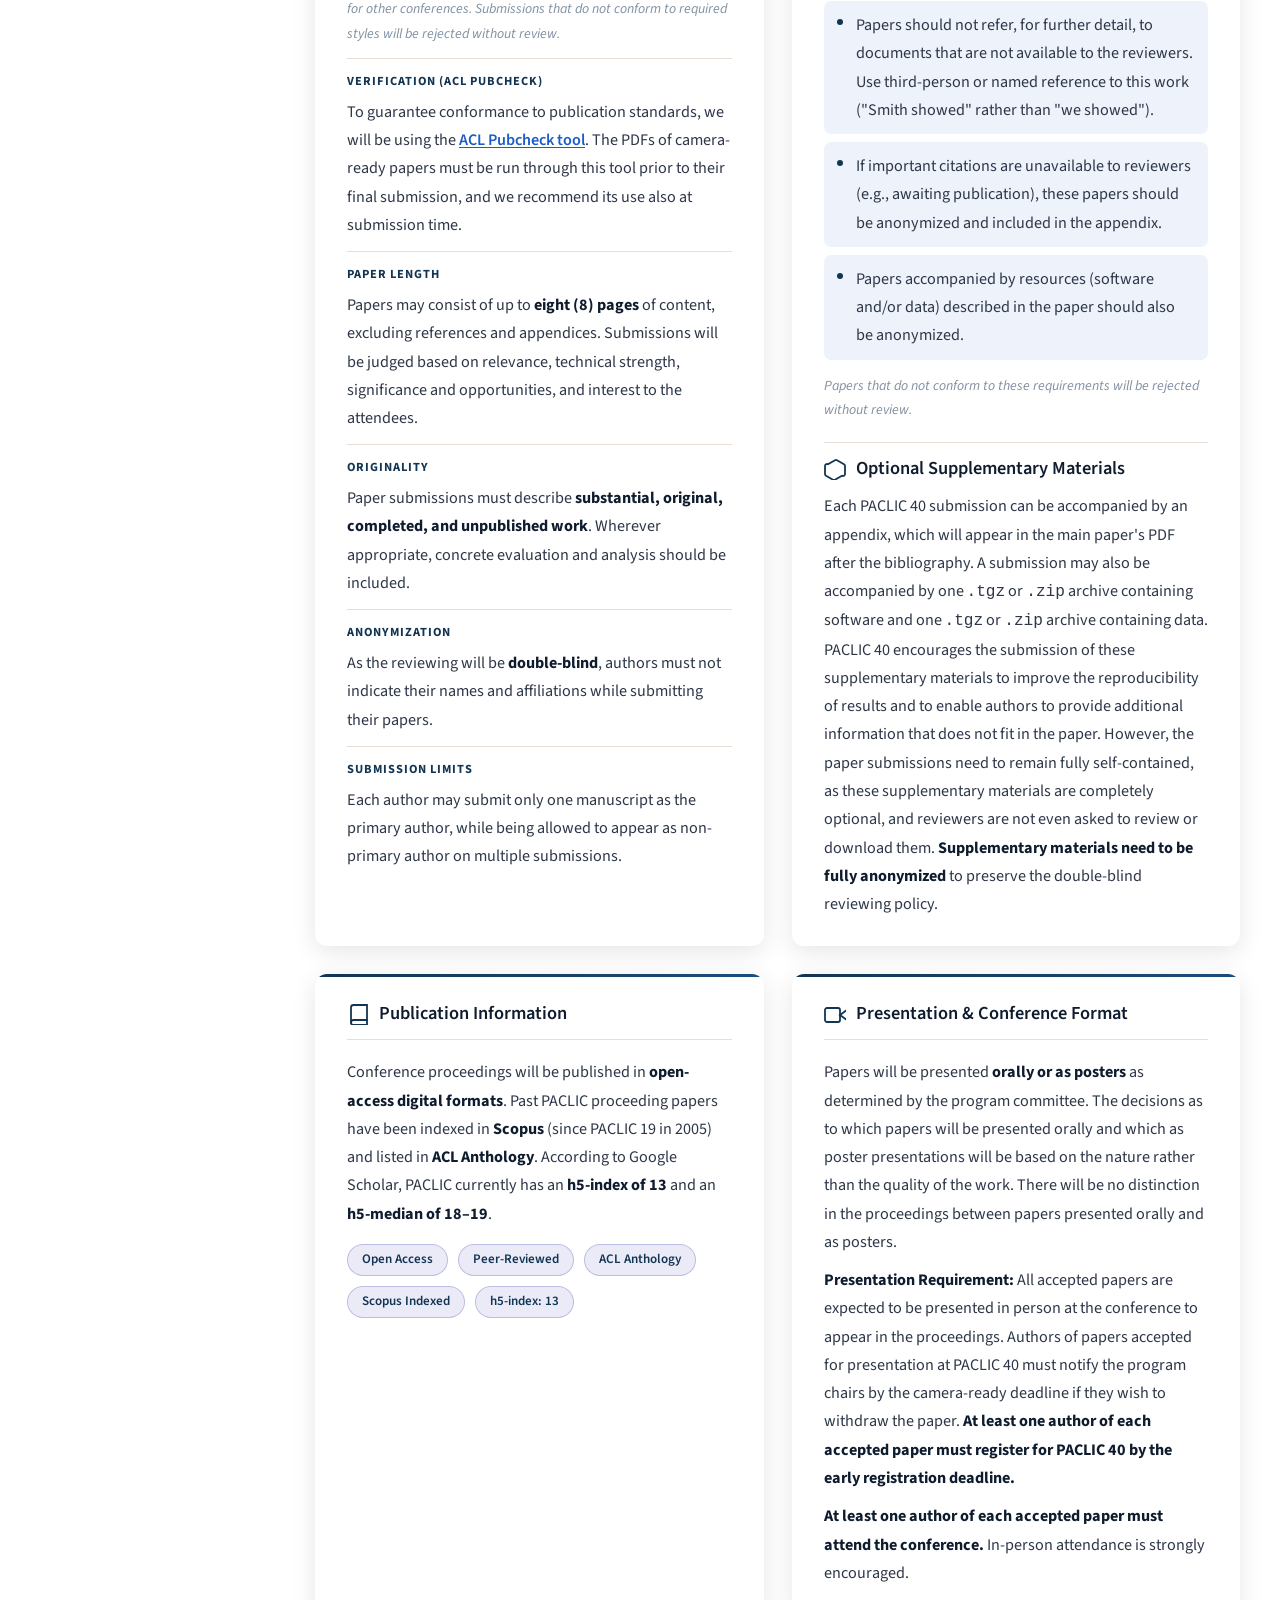
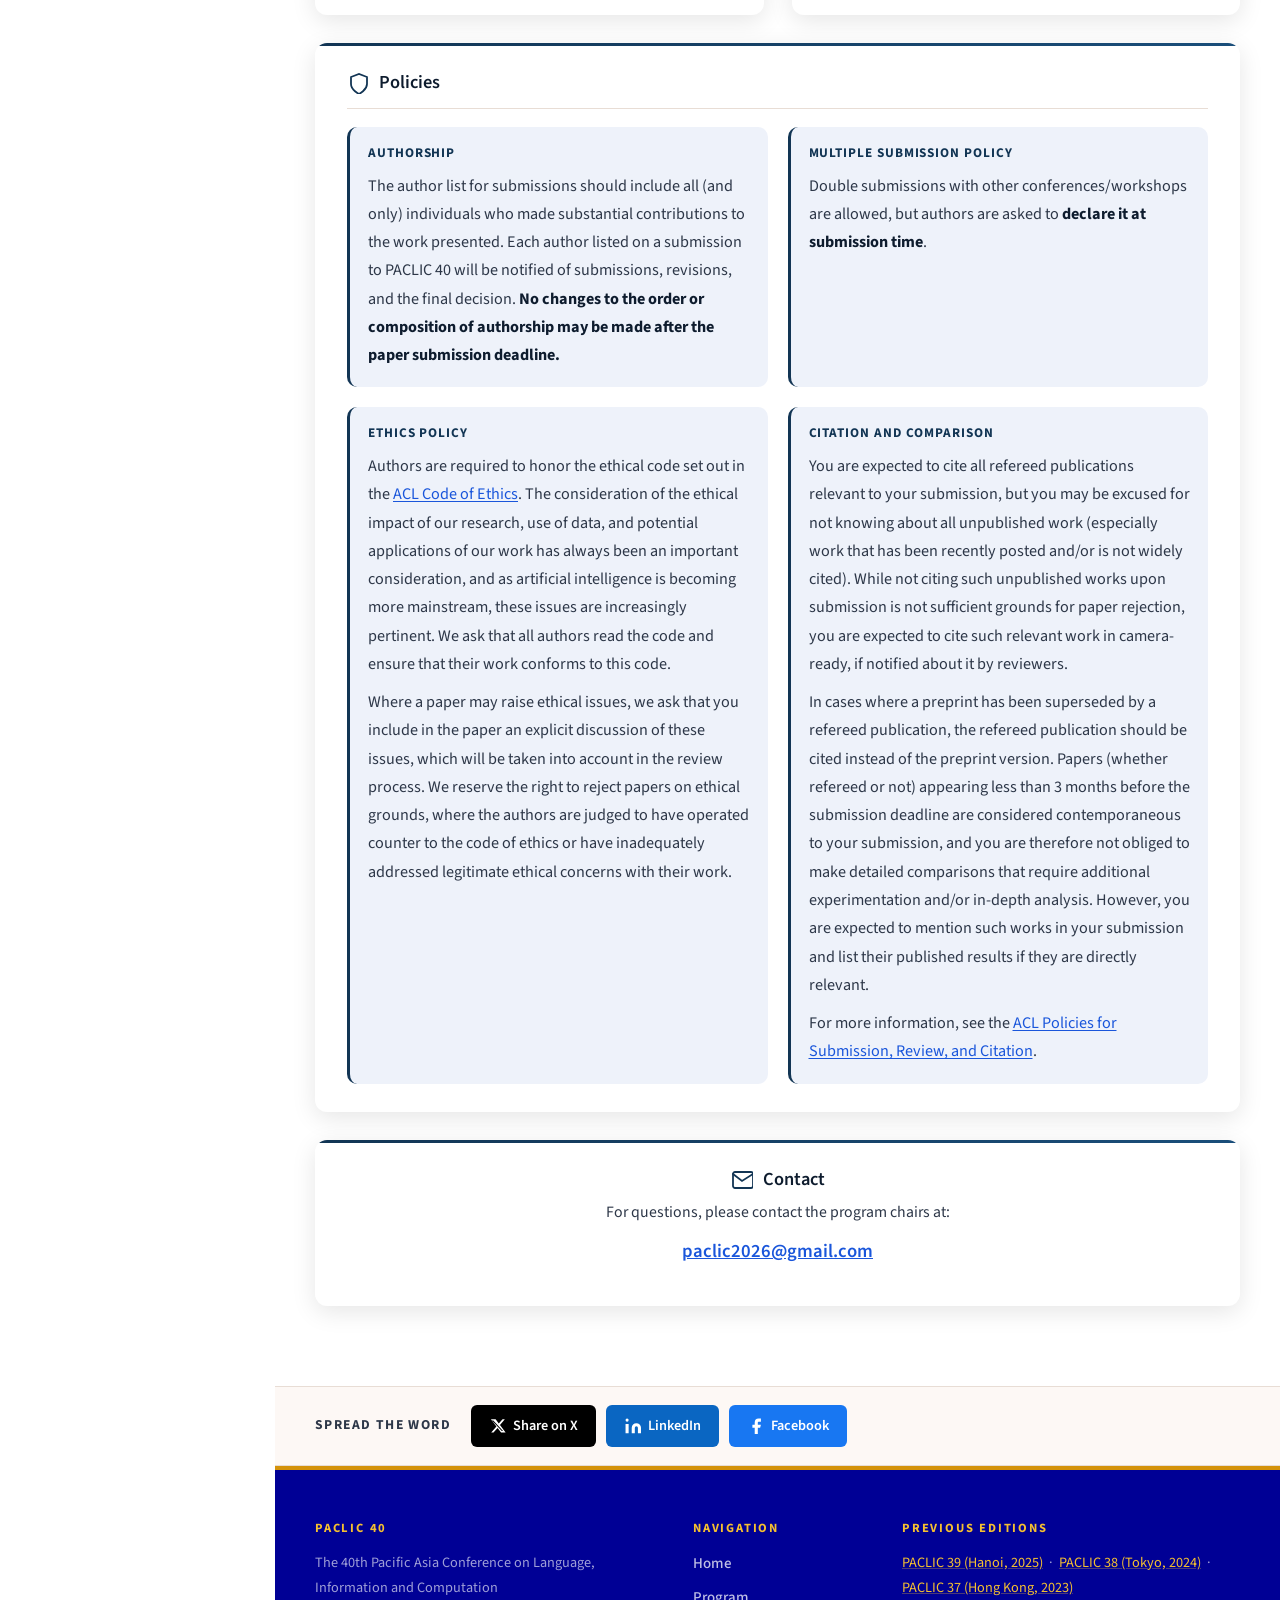
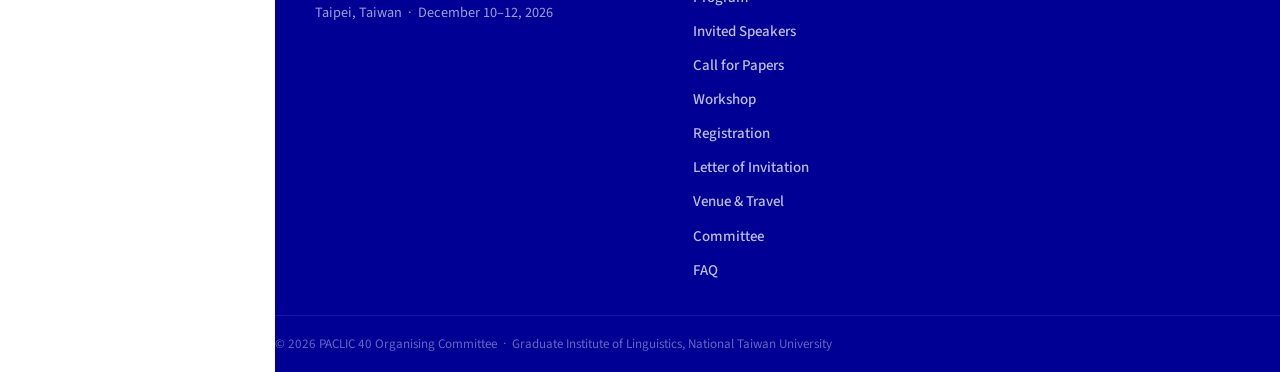
==== commit b5405232: "Add files via upload" ====
--- a/cfp.html
+++ b/cfp.html
@@ -140,6 +140,10 @@
           <span class="nav-icon"><svg viewBox="0 0 22 22" fill="none" stroke="currentColor" stroke-width="1.8" stroke-linecap="round"><rect x="2" y="5" width="18" height="13" rx="2"/><line x1="2" y1="10" x2="20" y2="10"/><line x1="6" y1="15" x2="10" y2="15"/></svg></span>
           <span class="nav-text">Registration</span>
         </a>
+        <a href="invitation.html" class="nav-link">
+          <span class="nav-icon"><svg viewBox="0 0 22 22" fill="none" stroke="currentColor" stroke-width="1.8" stroke-linecap="round"><path d="M4 4h14c1.1 0 2 .9 2 2v10c0 1.1-.9 2-2 2H4c-1.1 0-2-.9-2-2V6c0-1.1.9-2 2-2z"/><polyline points="20 6 11 12 2 6"/></svg></span>
+          <span class="nav-text">Letter of Invitation</span>
+        </a>
         <a href="venue.html" class="nav-link">
           <span class="nav-icon"><svg viewBox="0 0 22 22" fill="none" stroke="currentColor" stroke-width="1.8" stroke-linecap="round"><path d="M11 2C7.7 2 5 4.7 5 8c0 5.25 6 12 6 12s6-6.75 6-12c0-3.3-2.7-6-6-6z"/><circle cx="11" cy="8" r="2.5"/></svg></span>
           <span class="nav-text">Venue &amp; Travel</span>
@@ -505,6 +509,7 @@
           <a href="cfp.html">Call for Papers</a>
           <a href="workshop.html">Workshop</a>
           <a href="registration.html">Registration</a>
+          <a href="invitation.html">Letter of Invitation</a>
           <a href="venue.html">Venue &amp; Travel</a>
           <a href="index.html#committee">Committee</a>
           <a href="index.html#faq">FAQ</a>
--- a/css/style.css
+++ b/css/style.css
@@ -350,6 +350,12 @@
 .news-item { padding: 17px 0; border-bottom: 1px solid var(--border); display: grid; grid-template-columns: 70px 1fr; gap: 14px; }
 .news-item:last-child { border-bottom: none; }
 .news-item[hidden], .news-more[hidden] { display: none; }
+/* News card fills its column: list takes the free space, button sits at the bottom */
+.news-card { display: flex; flex-direction: column; }
+.news-card .news-list { flex: 1 1 auto; min-height: 0; }
+.news-card .news-more { margin-top: auto; flex-shrink: 0; }
+.news-card .news-list + .news-more { margin-top: 14px; }
+.news-list.scrolling { display: block; overflow-y: auto; padding-right: 10px; overscroll-behavior: contain; scrollbar-width: thin; }
 .news-more { display: block; margin: 14px auto 0; padding: 8px 20px; border: 1.5px solid var(--border); border-radius: 20px; font-size: .84rem; font-weight: 600; color: var(--navy-light); transition: all .2s var(--ease); }
 .news-more:hover { border-color: var(--navy-light); background: var(--navy-light); color: #fff; }
 .news-date { font-size: .74rem; font-weight: 600; color: var(--text-light); text-transform: uppercase; letter-spacing: .5px; padding-top: 2px; }
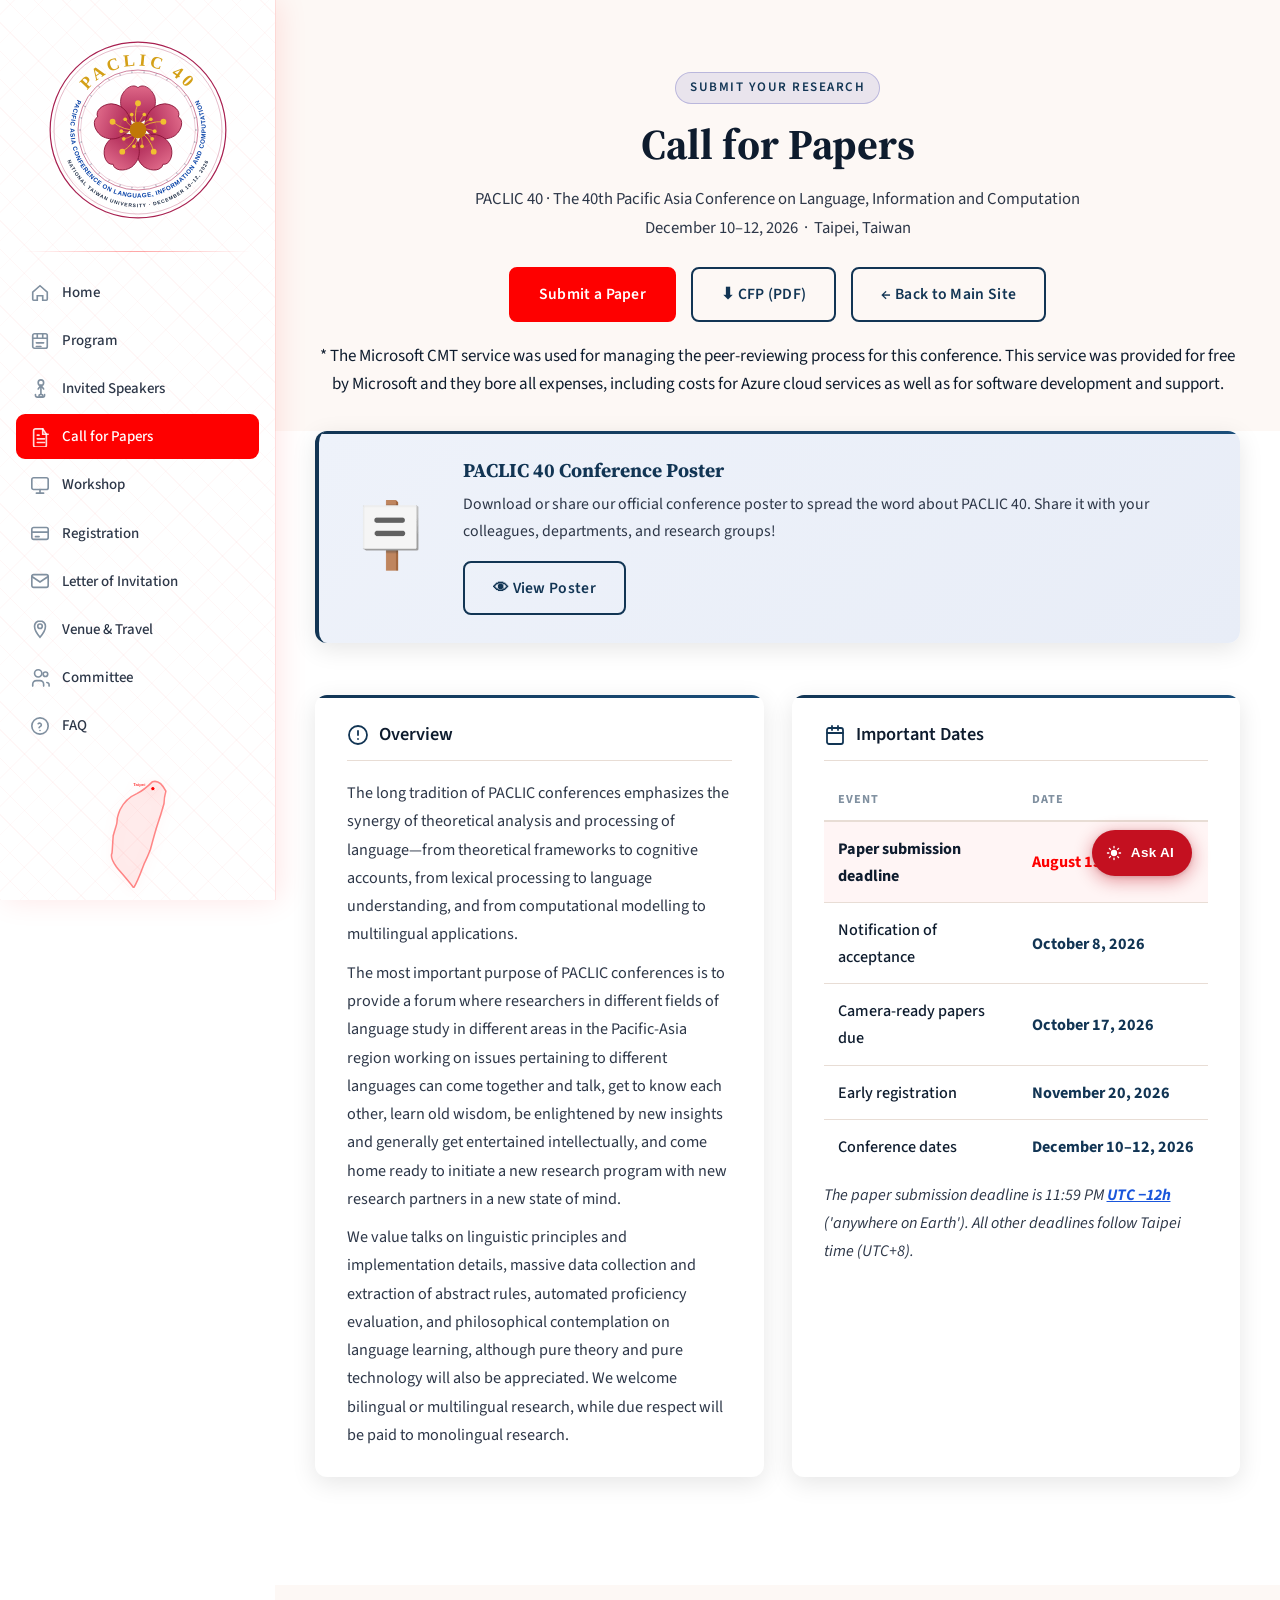
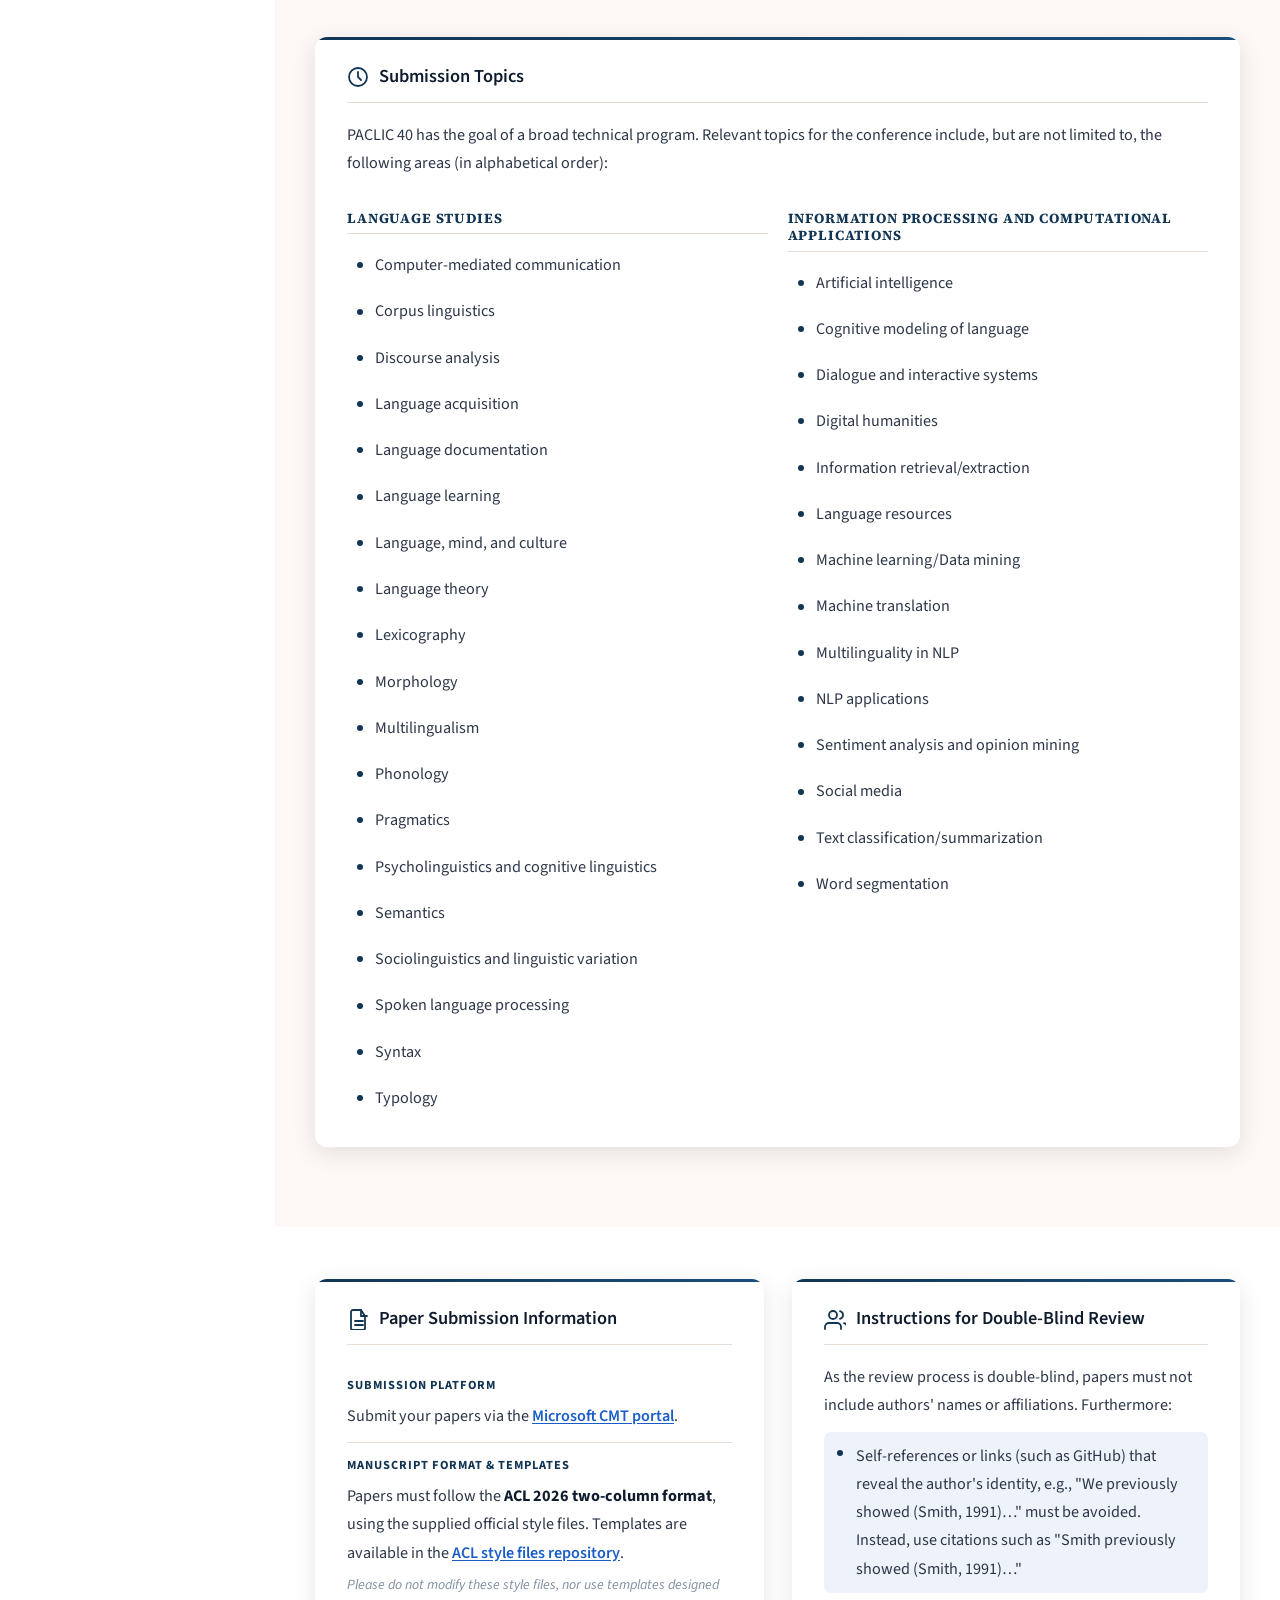
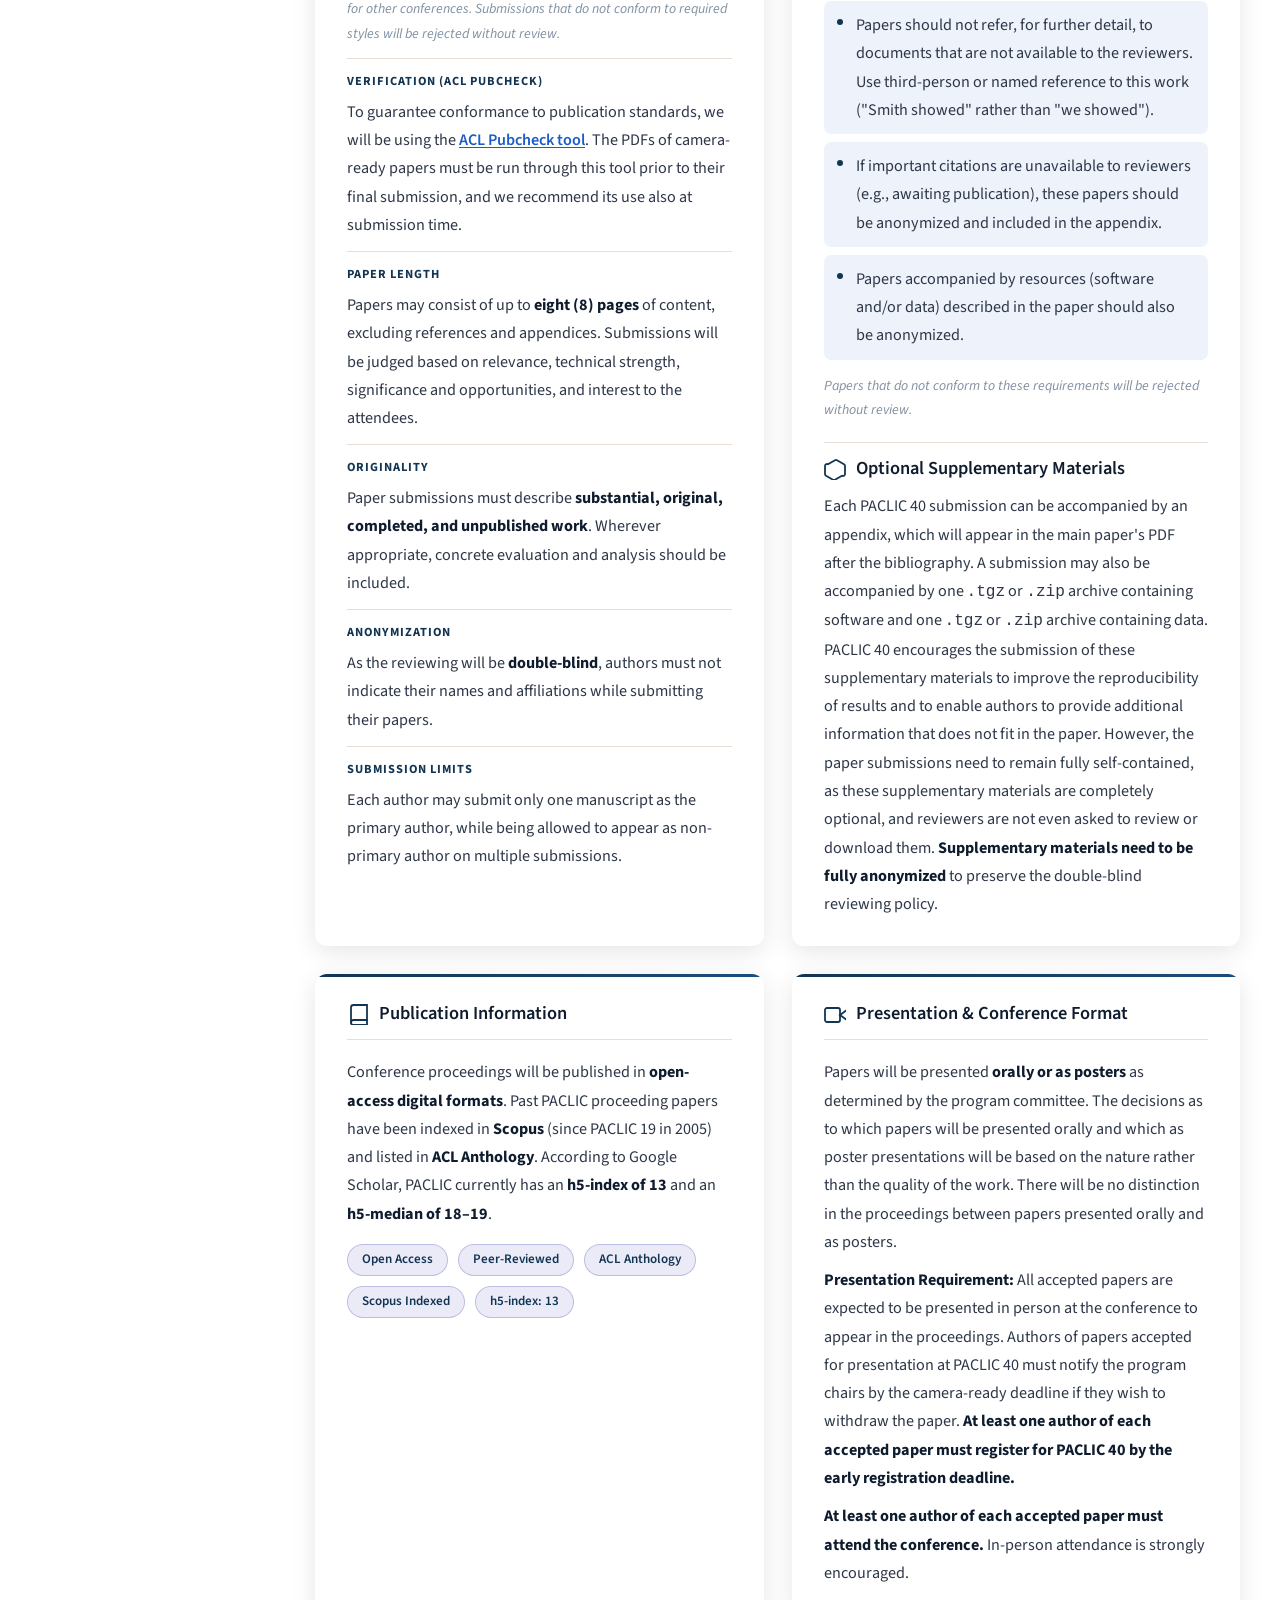
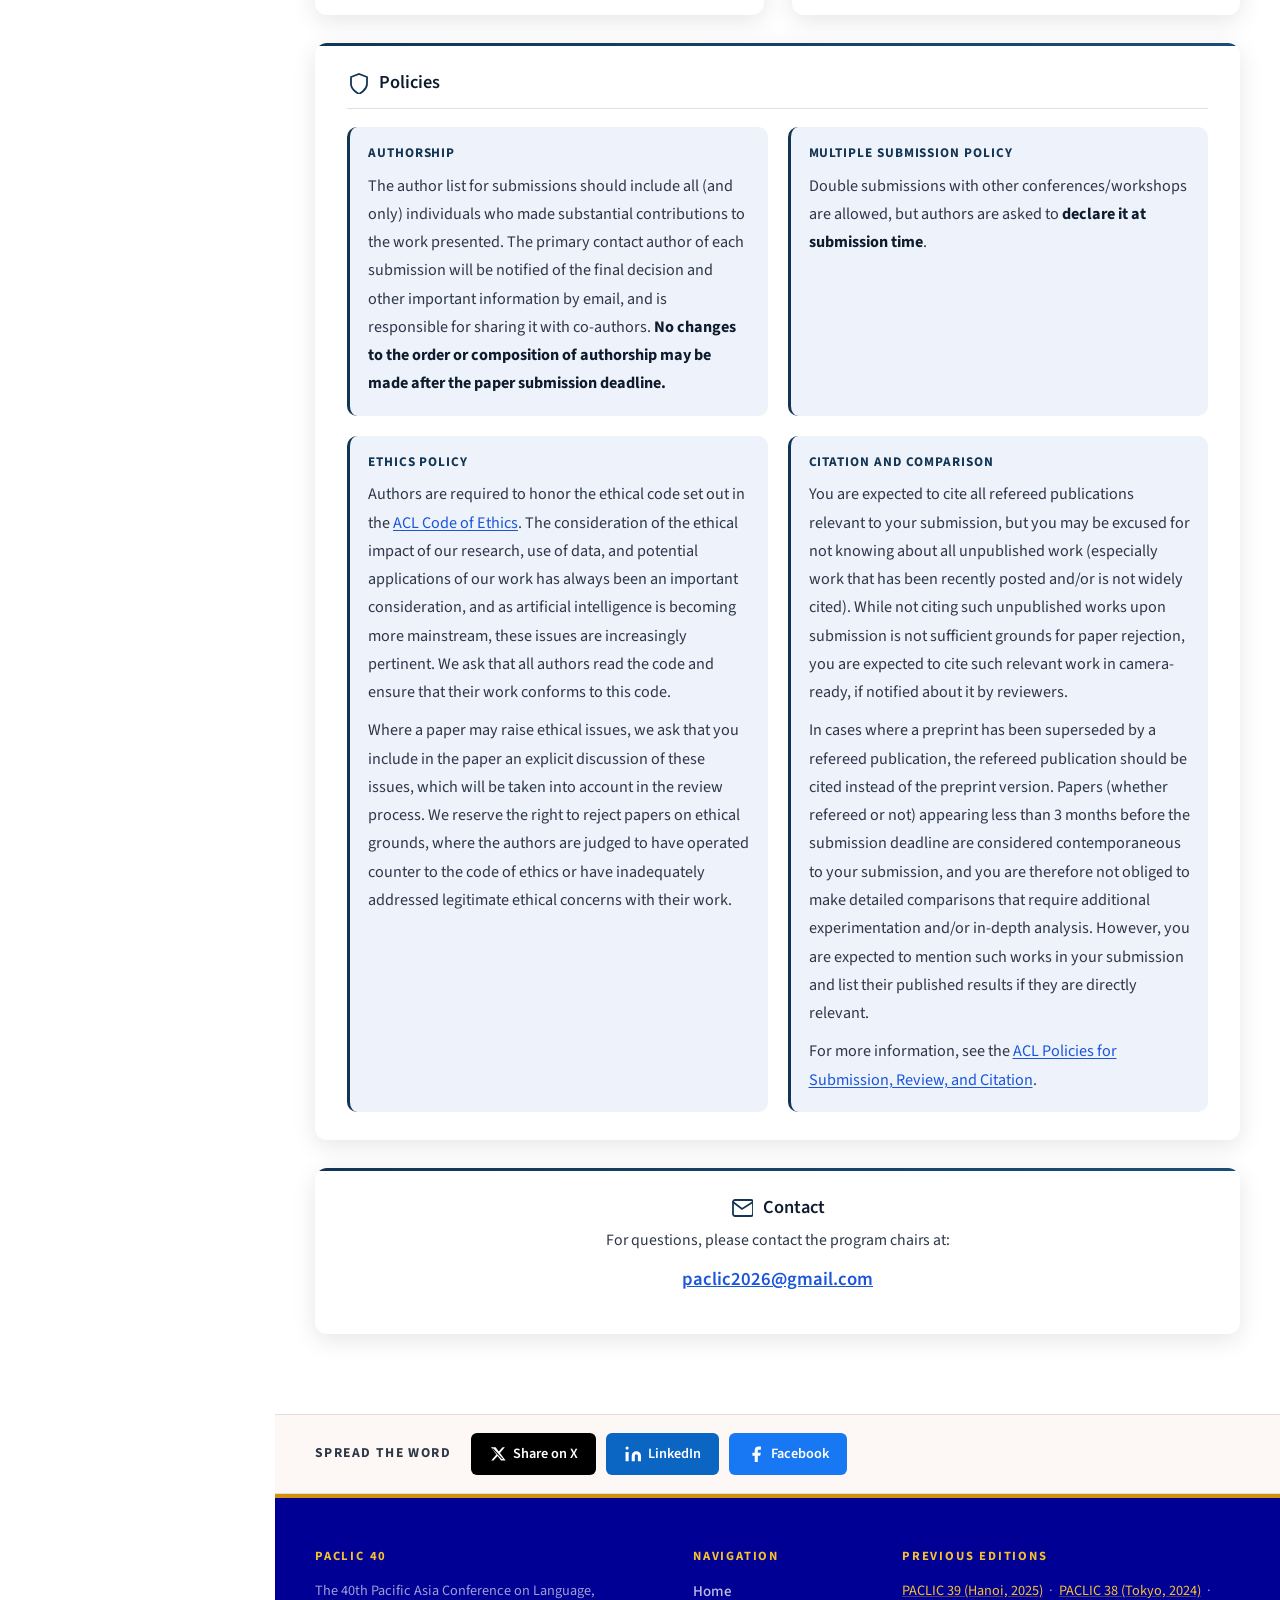
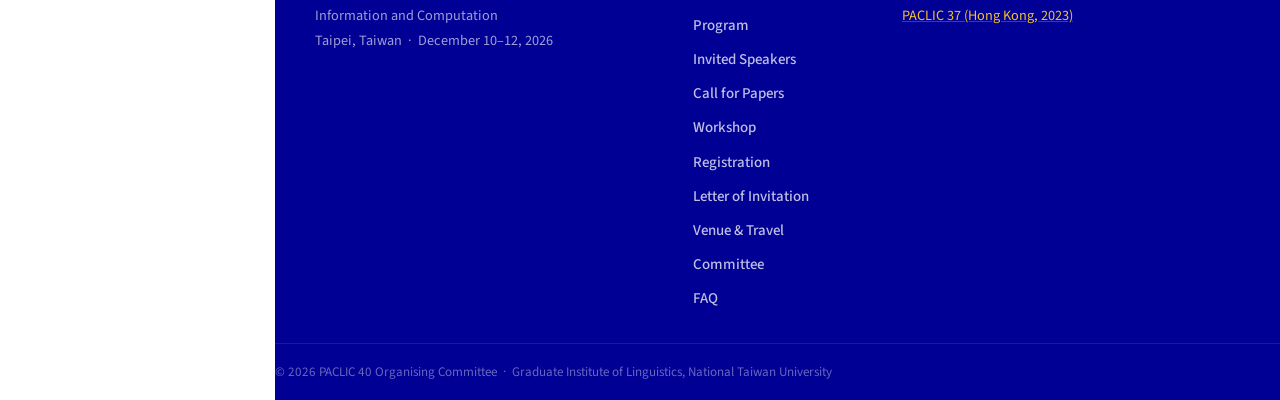
==== commit ae4ef314: "Add files via upload" ====
--- a/cfp.html
+++ b/cfp.html
@@ -430,7 +430,7 @@
 
             <div class="cfp-policy-block">
               <h4>Authorship</h4>
-              <p>The author list for submissions should include all (and only) individuals who made substantial contributions to the work presented. Each author listed on a submission to PACLIC 40 will be notified of submissions, revisions, and the final decision. <strong>No changes to the order or composition of authorship may be made after the paper submission deadline.</strong></p>
+              <p>The author list for submissions should include all (and only) individuals who made substantial contributions to the work presented. The primary contact author of each submission will be notified of the final decision and other important information by email, and is responsible for sharing it with co-authors. <strong>No changes to the order or composition of authorship may be made after the paper submission deadline.</strong></p>
             </div>
 
             <div class="cfp-policy-block">
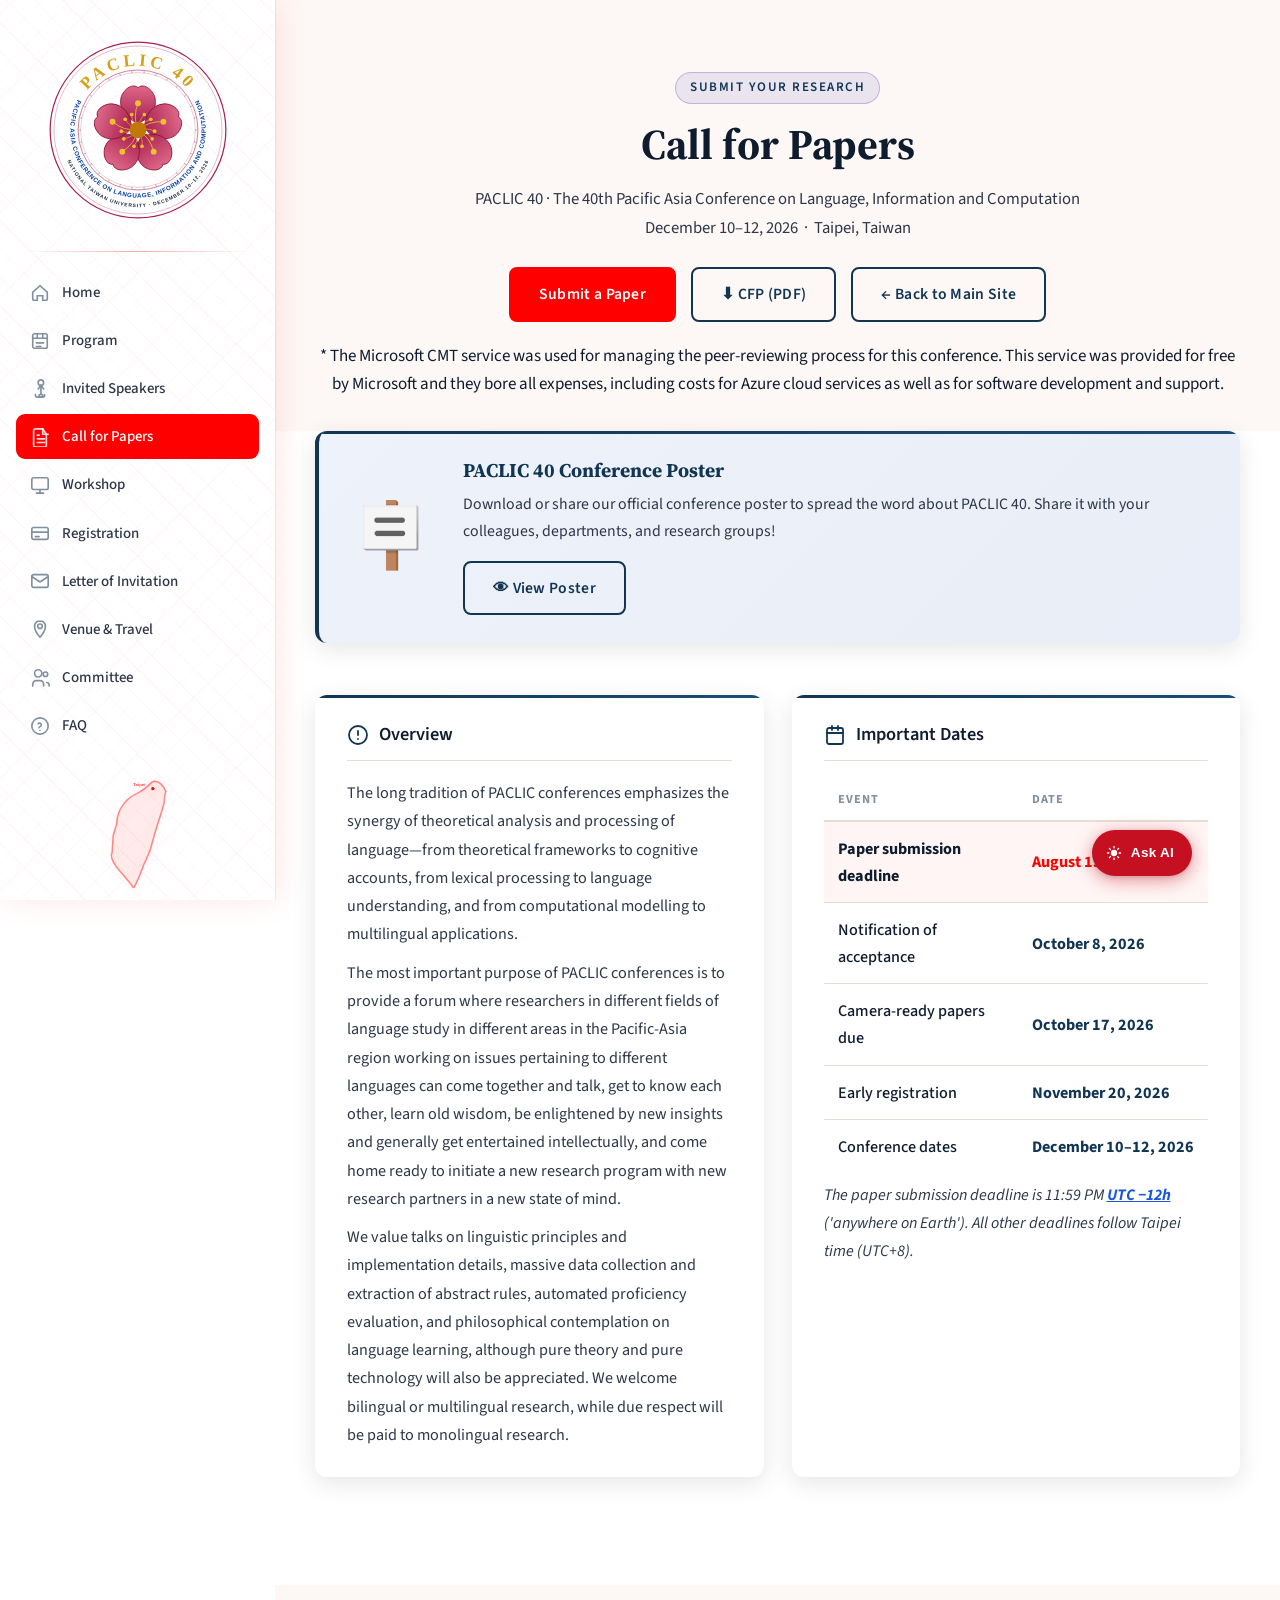
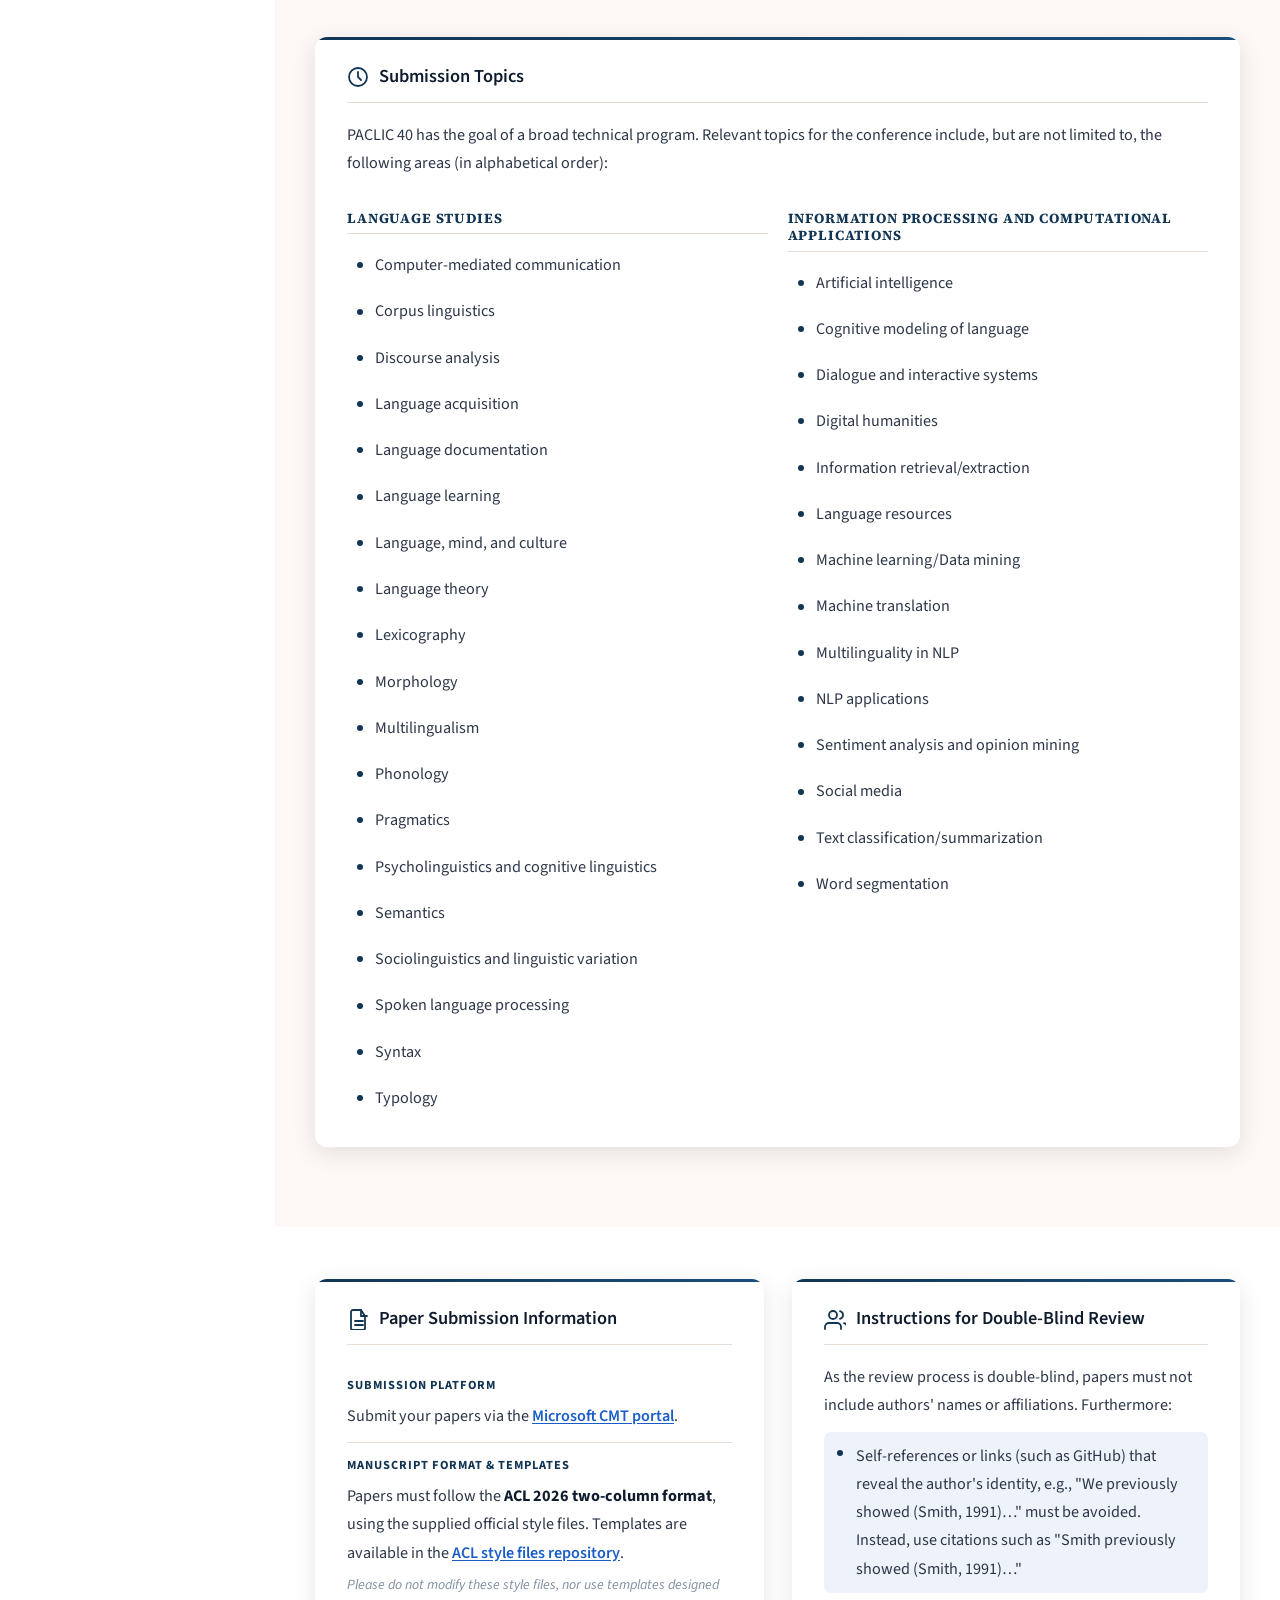
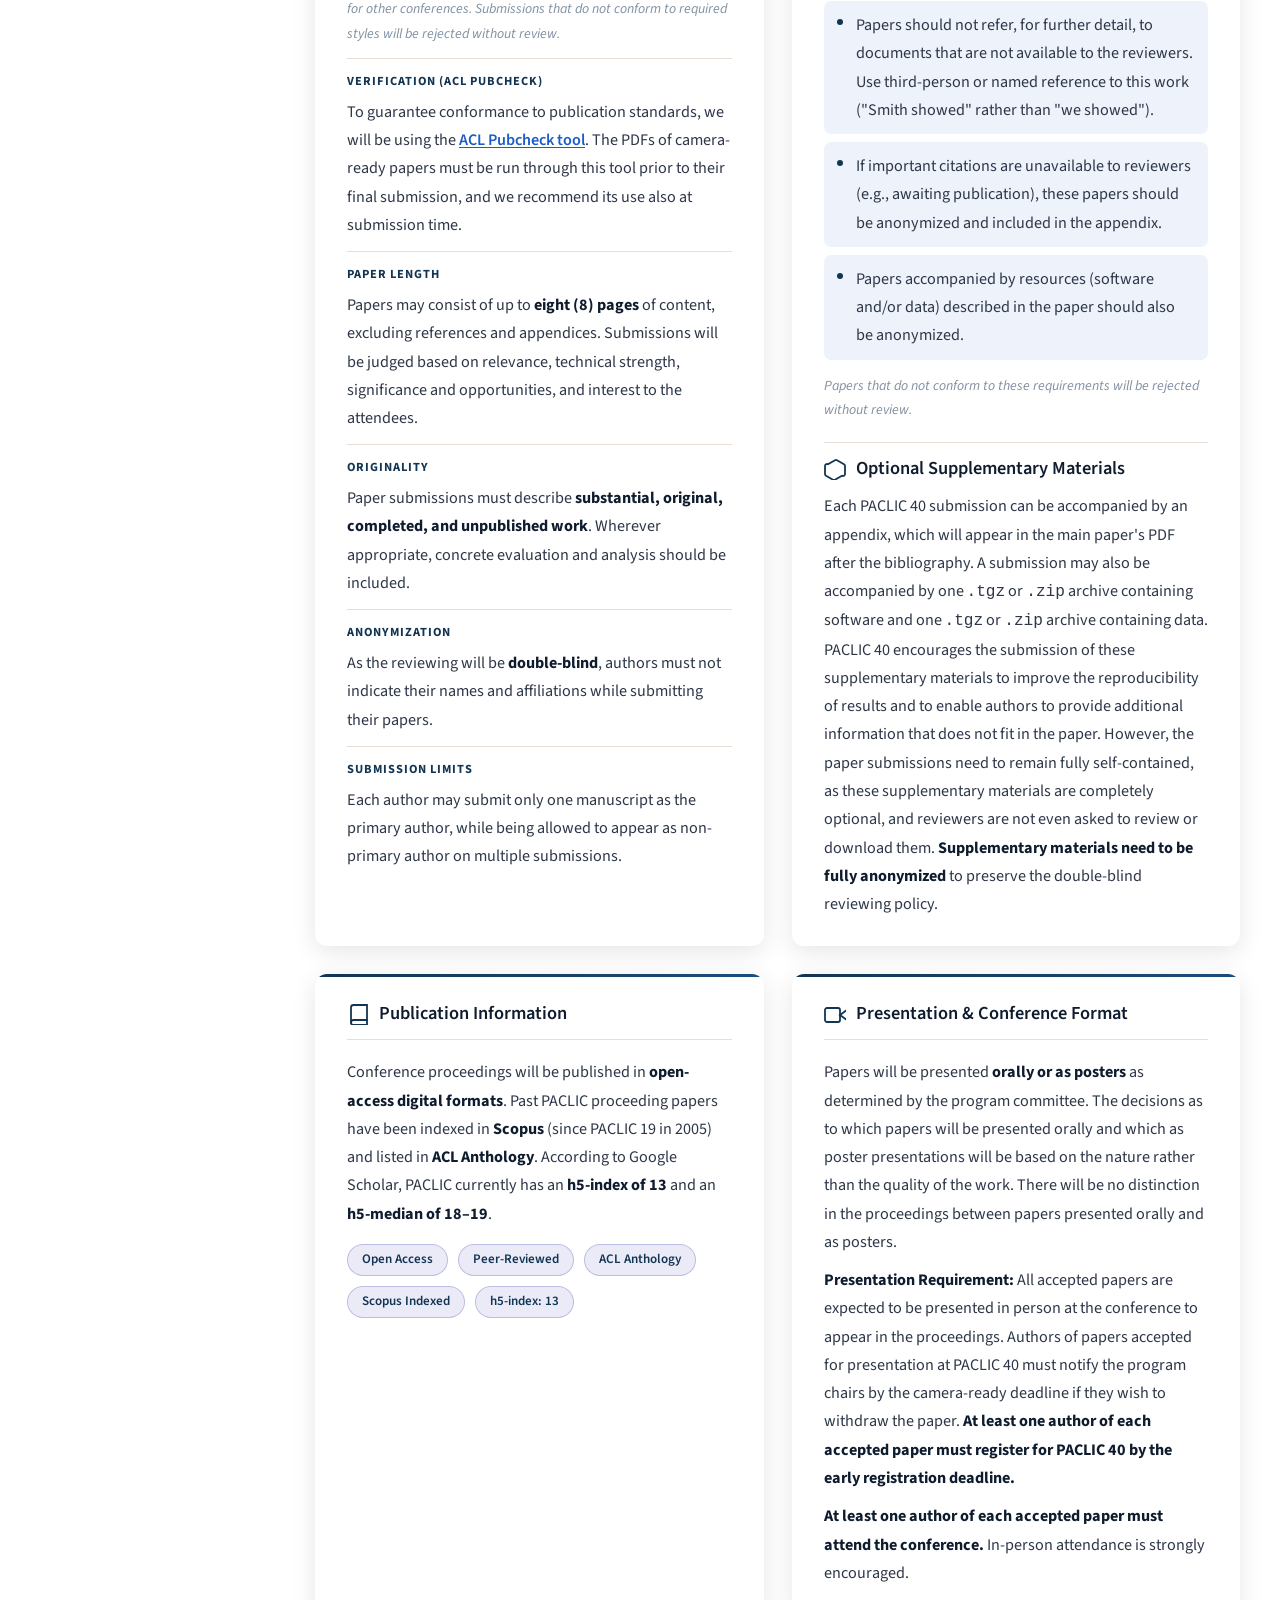
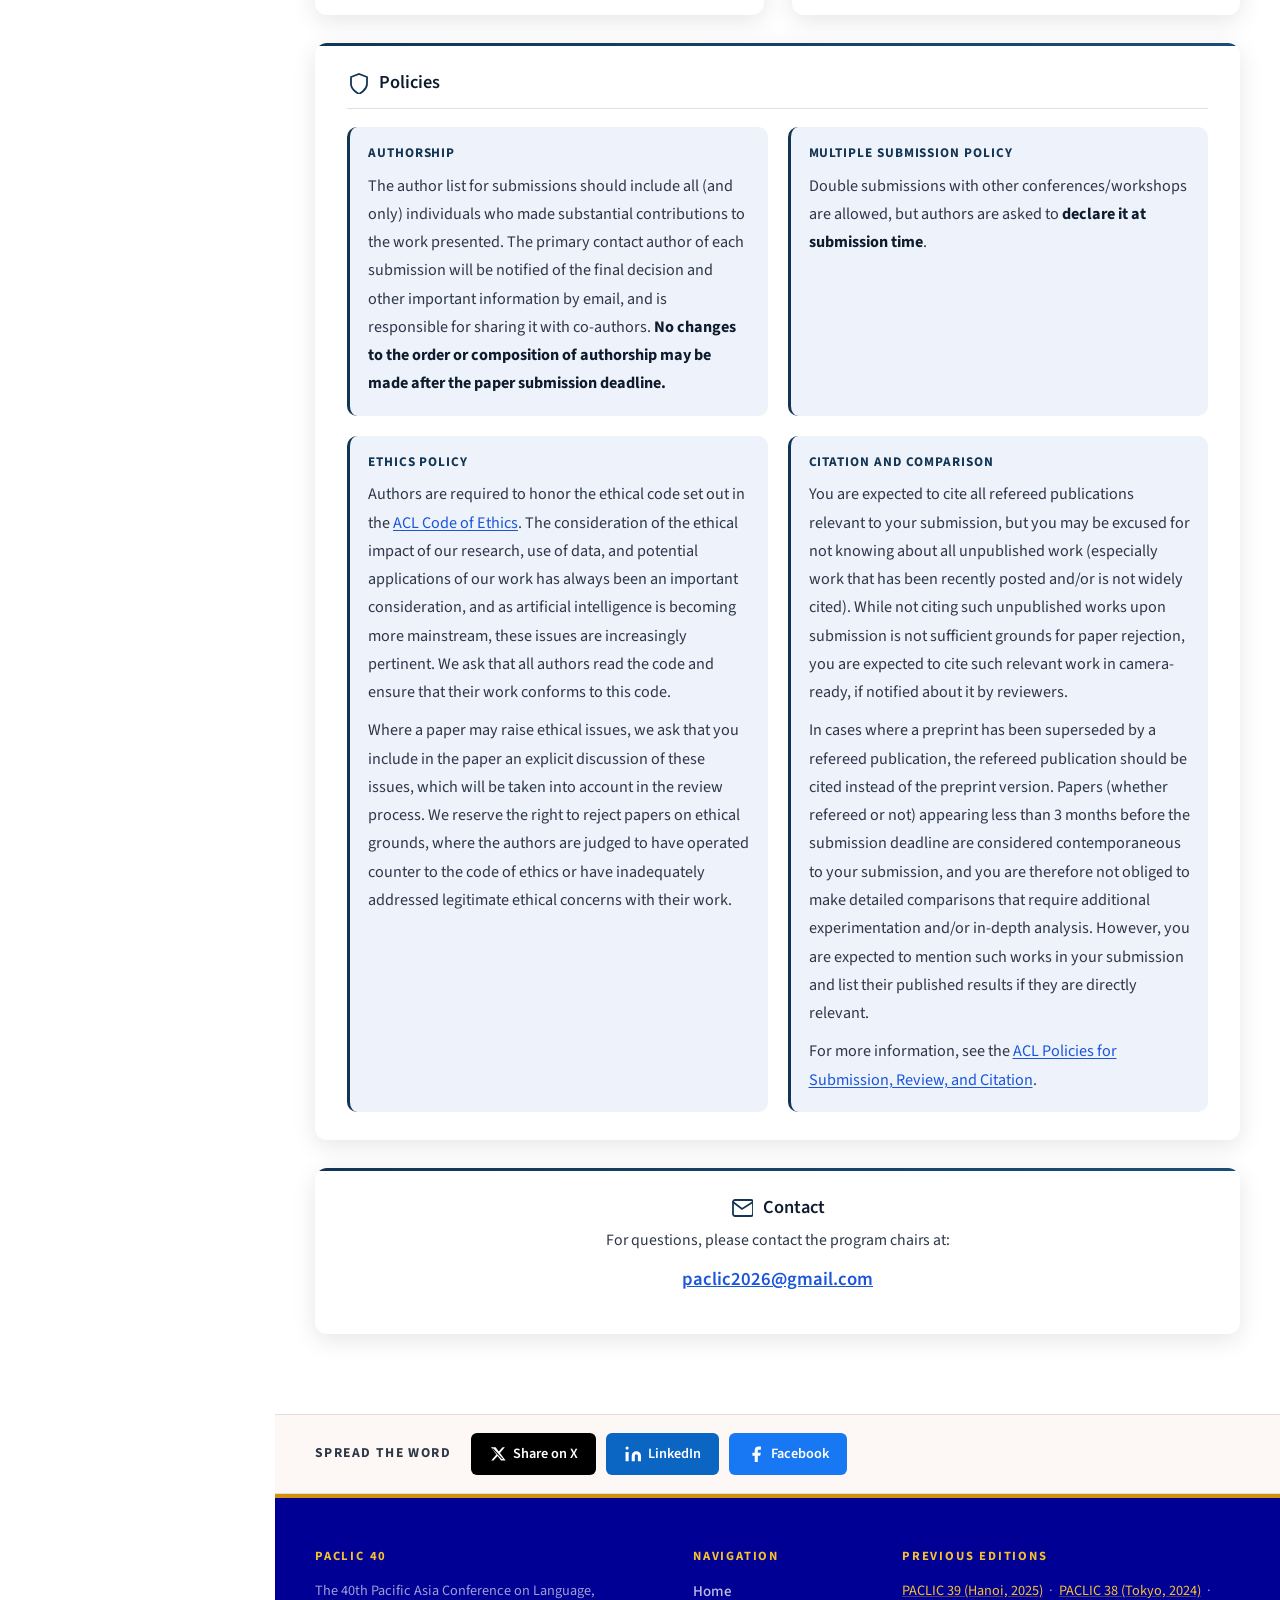
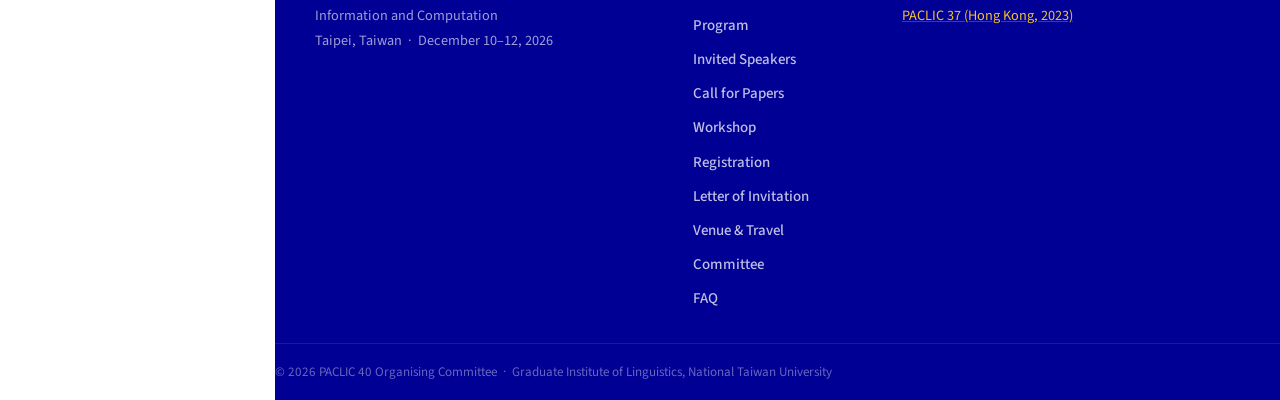
==== commit a801576e: "Add files via upload" ====
--- a/cfp.html
+++ b/cfp.html
@@ -119,7 +119,7 @@
           <span class="nav-icon"><svg viewBox="0 0 22 22" fill="none" stroke="currentColor" stroke-width="1.8" stroke-linecap="round"><path d="M3 10L11 3l8 7v8a1 1 0 01-1 1H14v-5H8v5H4a1 1 0 01-1-1z"/></svg></span>
           <span class="nav-text">Home</span>
         </a>
-        <a href="index.html#program" class="nav-link">
+        <a href="program.html" class="nav-link">
           <span class="nav-icon"><svg viewBox="0 0 22 22" fill="none" stroke="currentColor" stroke-width="1.8" stroke-linecap="round"><rect x="3" y="3" width="16" height="16" rx="2"/><line x1="3" y1="8" x2="19" y2="8"/><line x1="8" y1="3" x2="8" y2="8"/><line x1="14" y1="3" x2="14" y2="8"/><line x1="7" y1="13" x2="15" y2="13"/><line x1="7" y1="17" x2="12" y2="17"/></svg></span>
           <span class="nav-text">Program</span>
         </a>
@@ -504,7 +504,7 @@
         <div class="footer-col-title">Navigation</div>
         <nav class="footer-nav-links">
           <a href="index.html#home">Home</a>
-          <a href="index.html#program">Program</a>
+          <a href="program.html">Program</a>
           <a href="speakers.html">Invited Speakers</a>
           <a href="cfp.html">Call for Papers</a>
           <a href="workshop.html">Workshop</a>
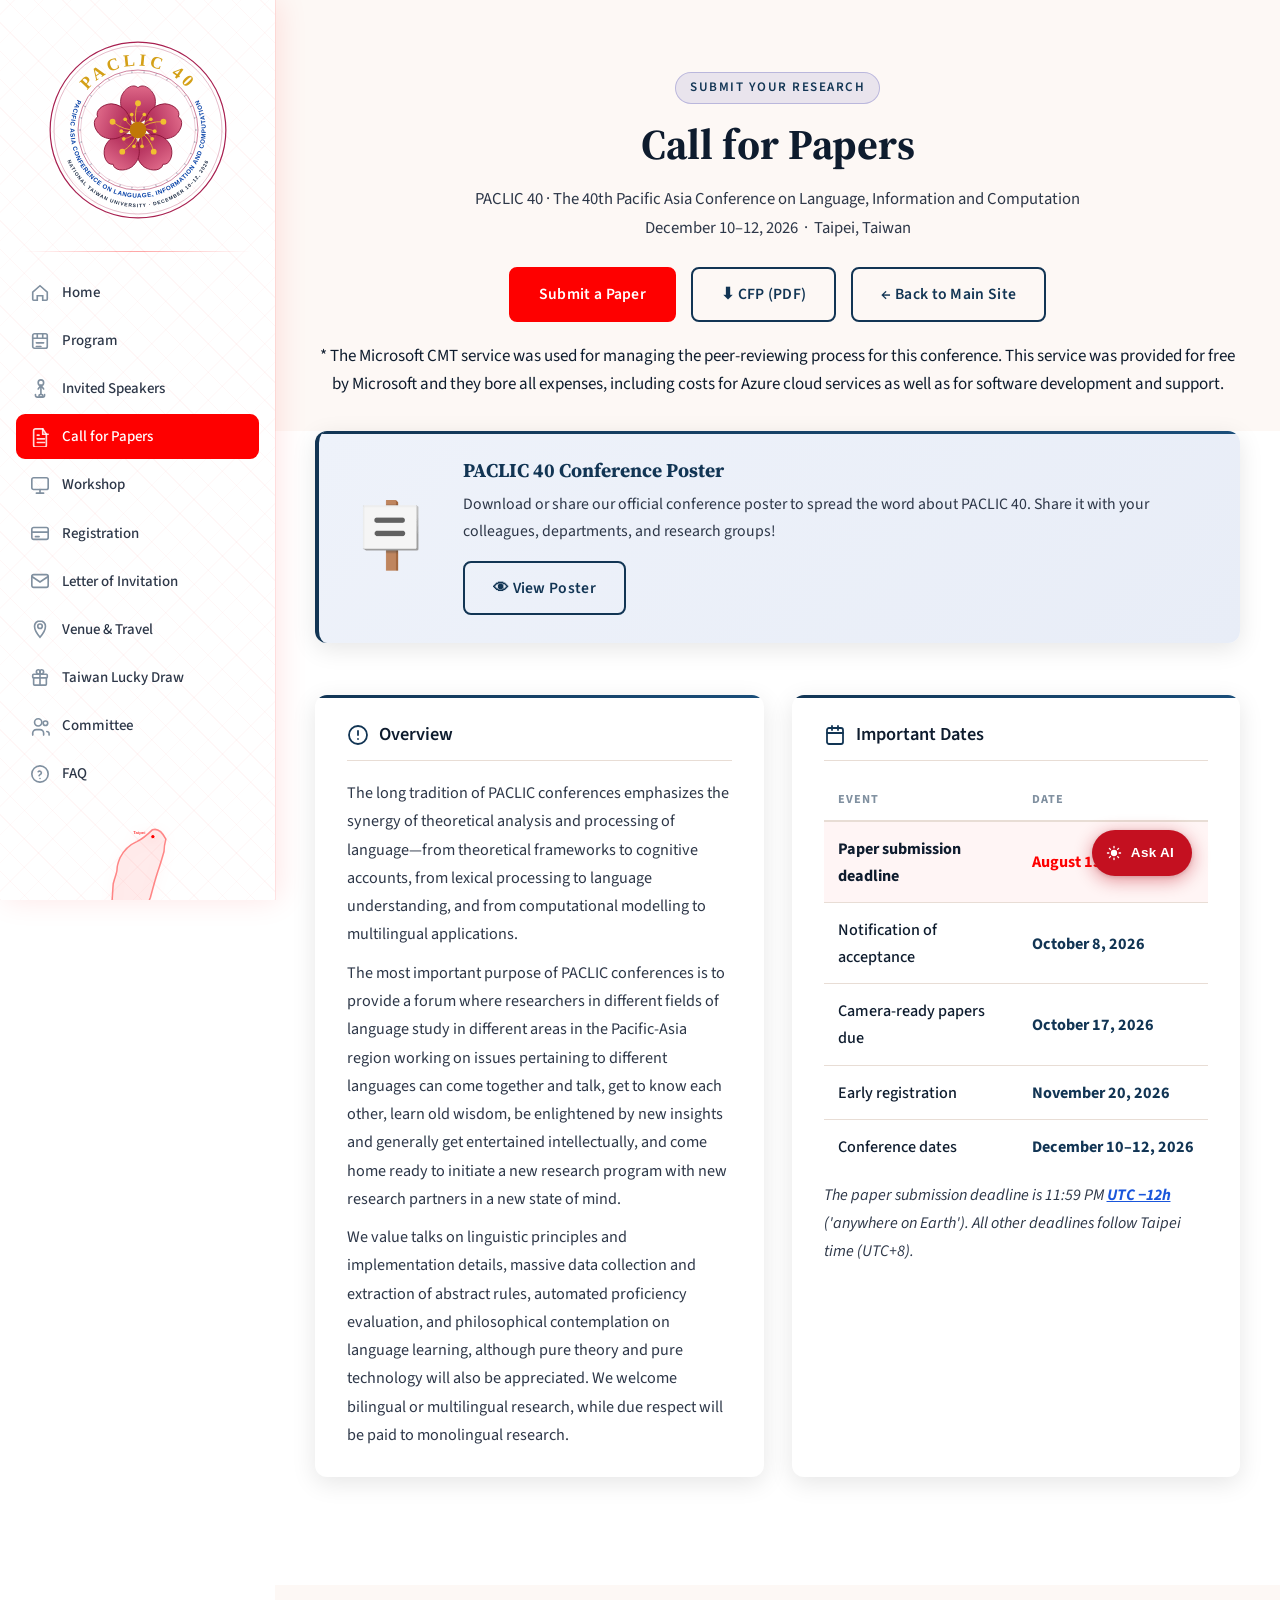
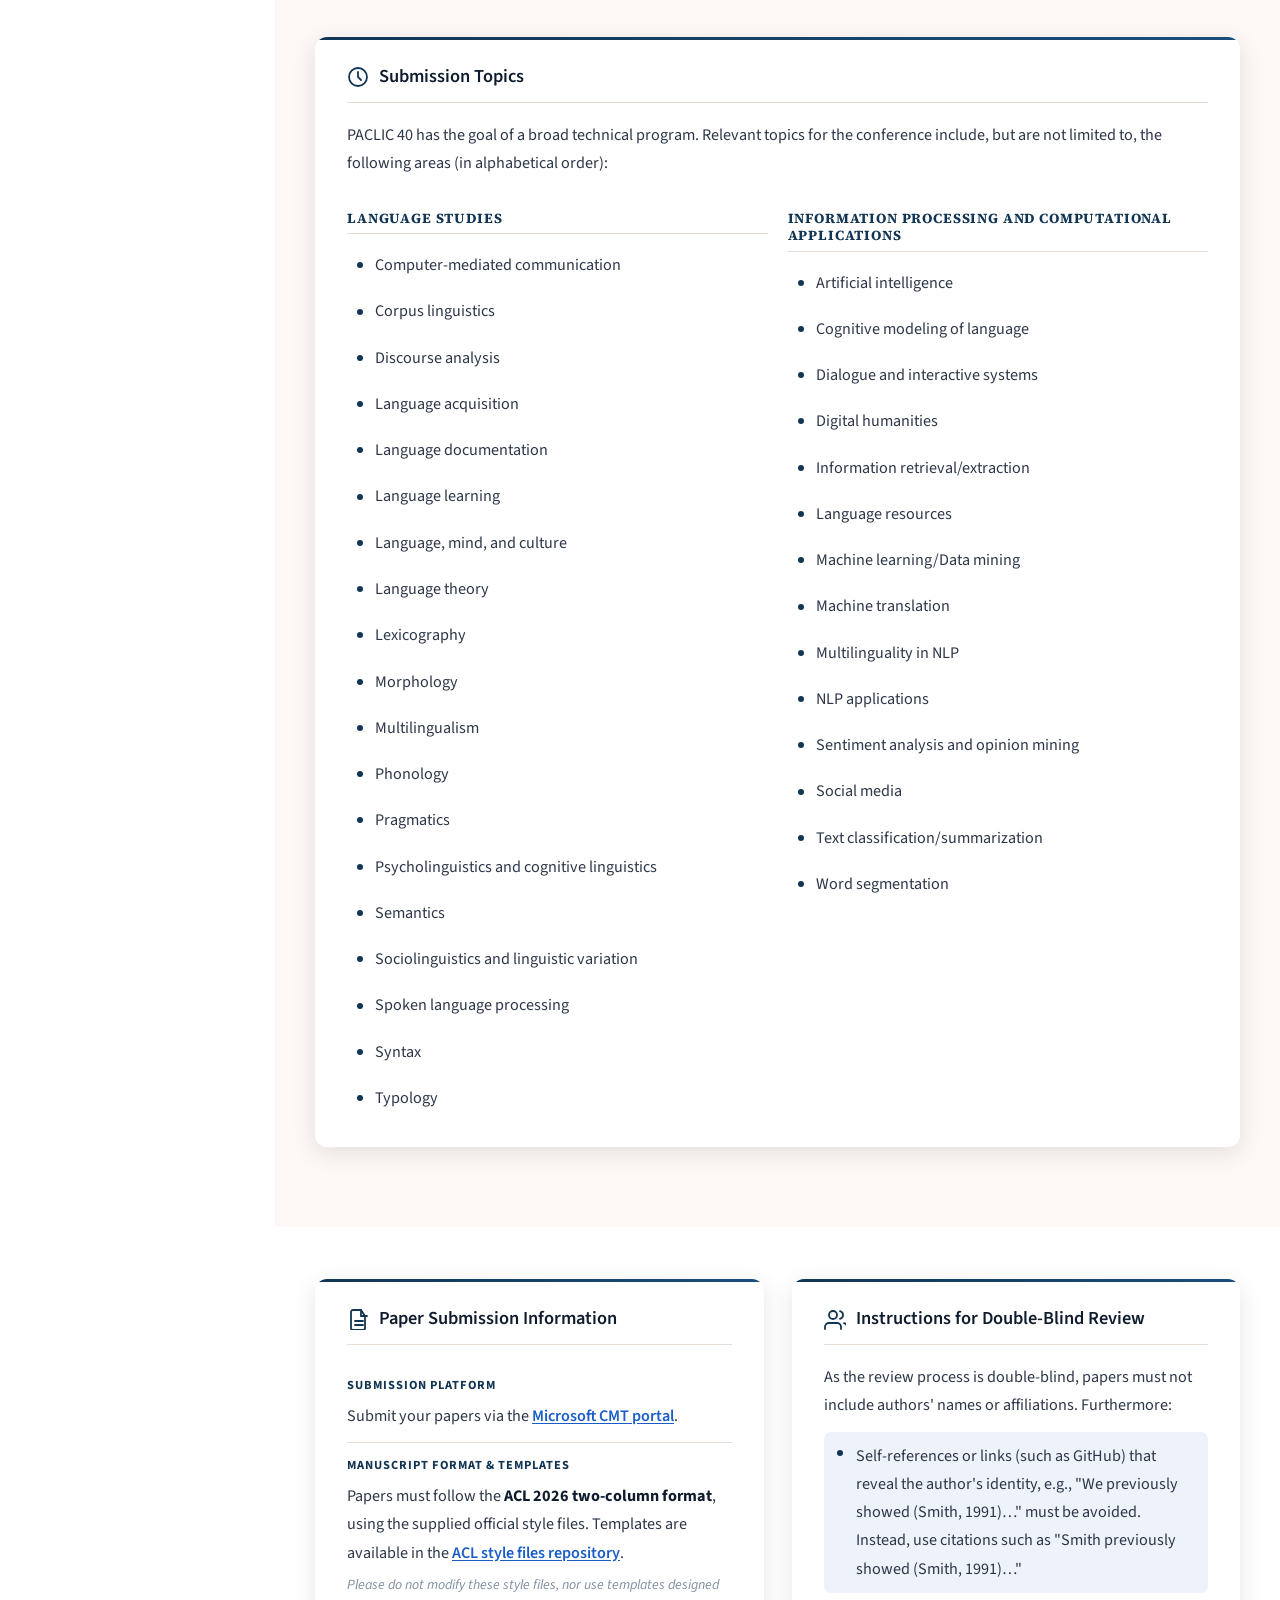
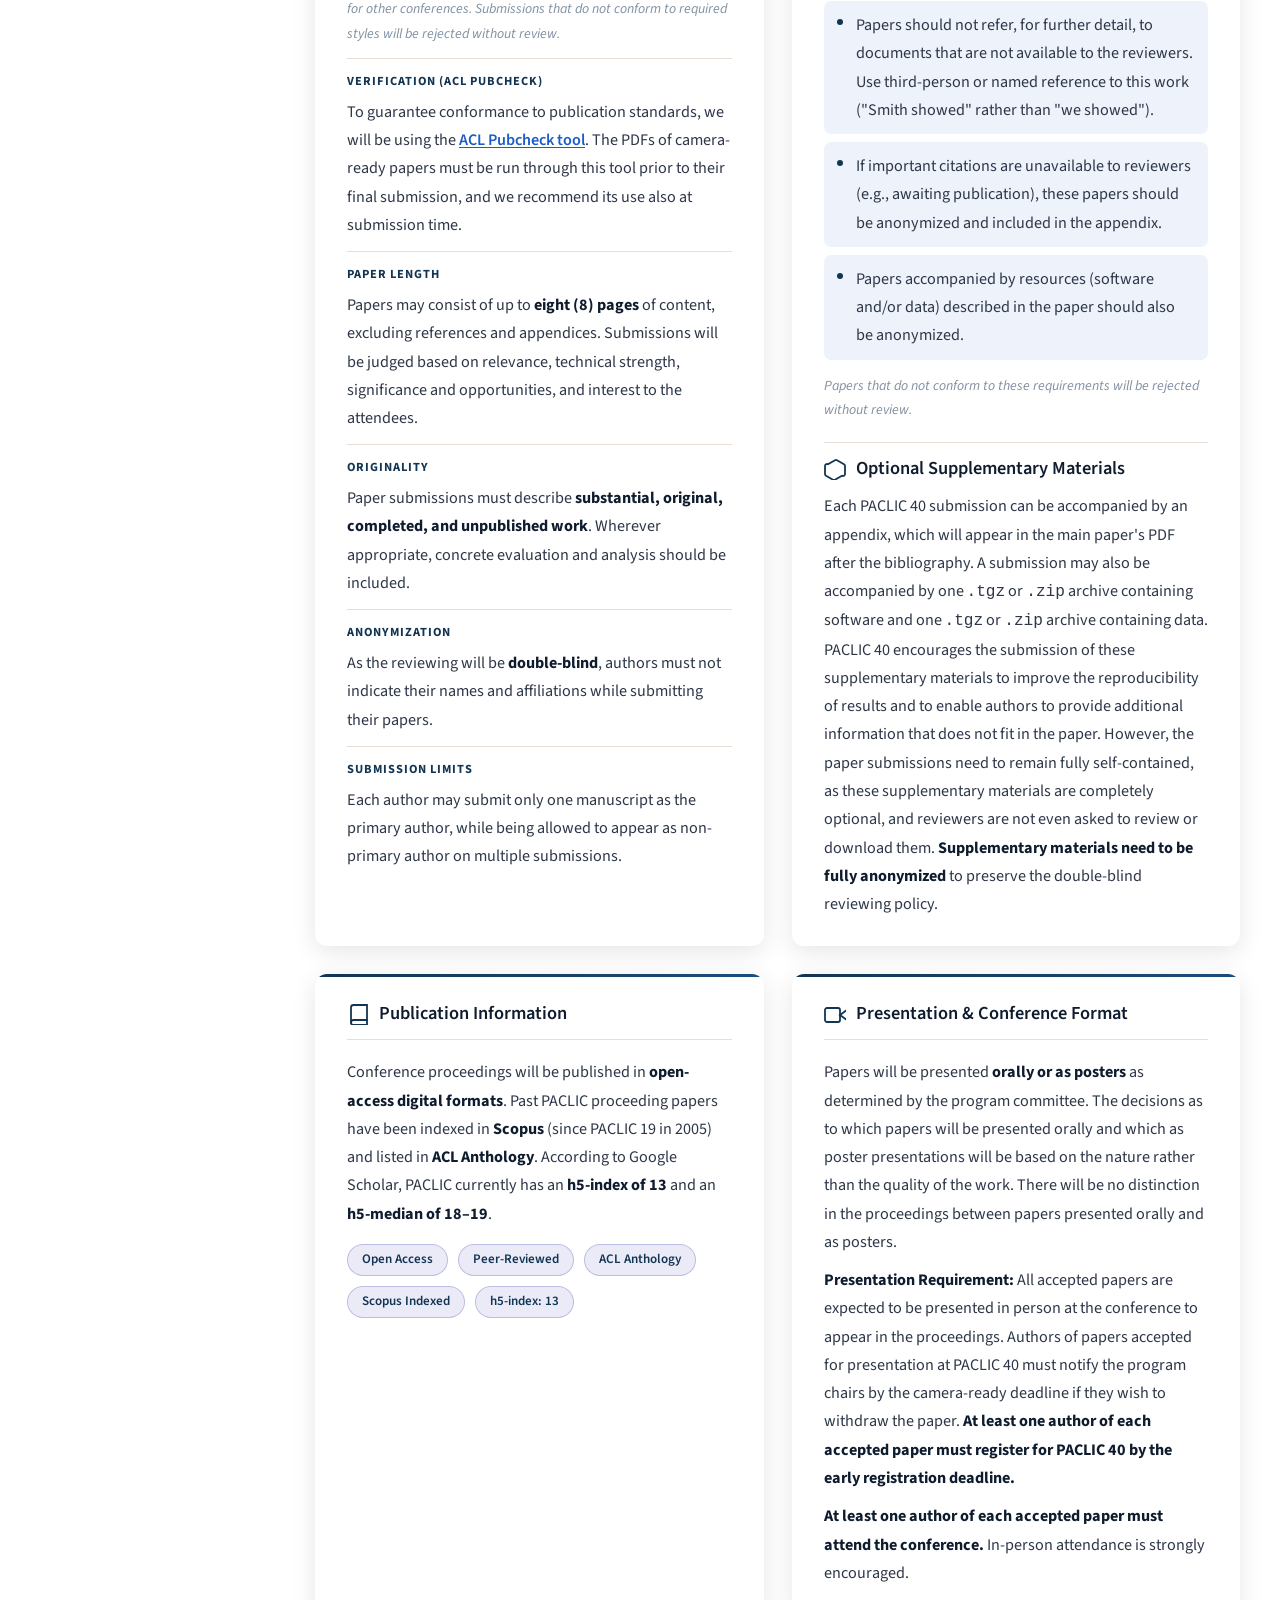
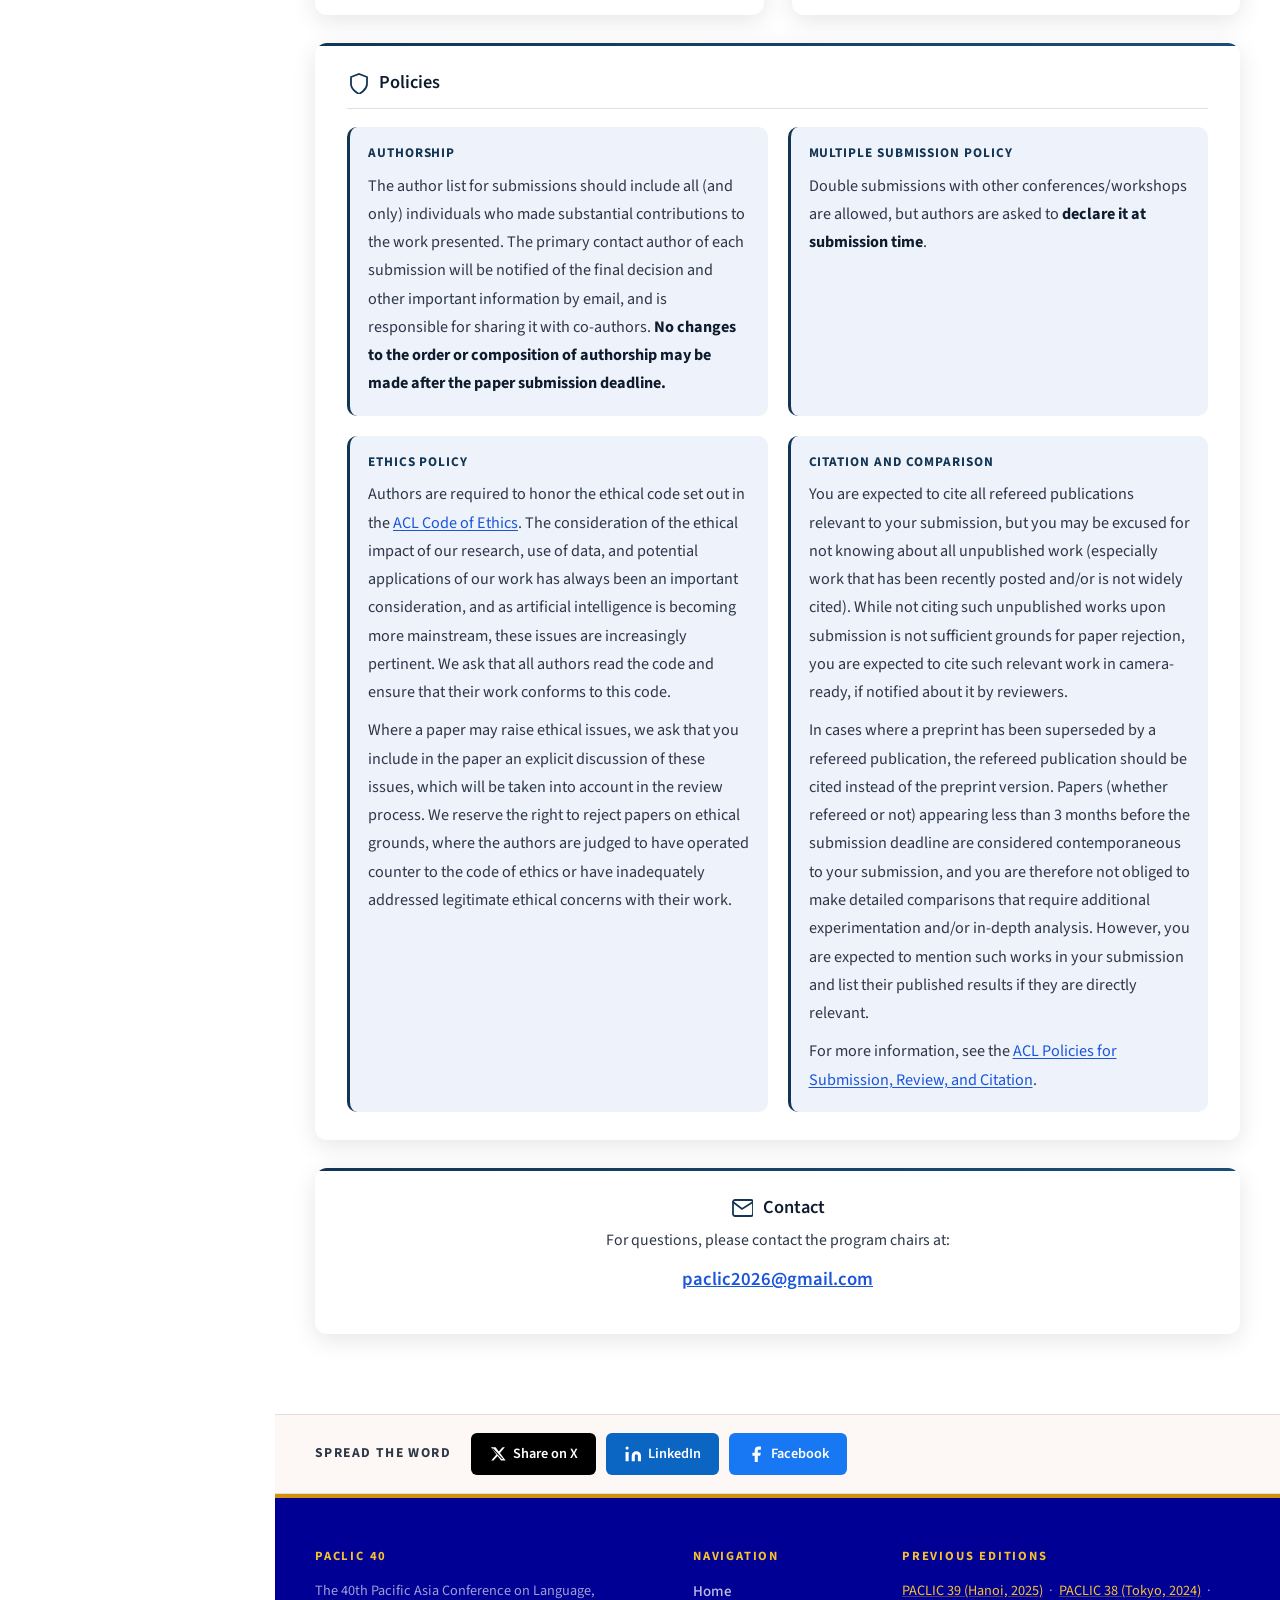
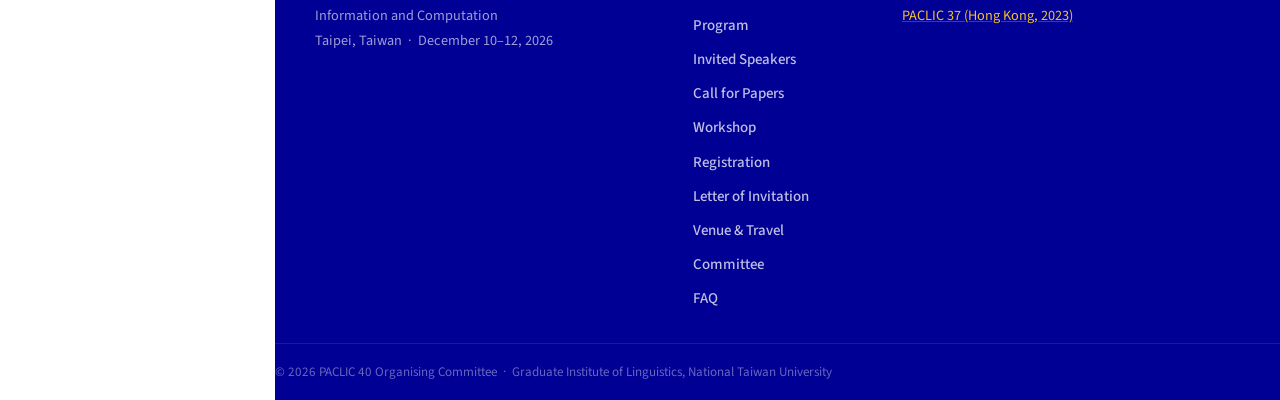
==== commit 2d526d5f: "Add files via upload" ====
--- a/cfp.html
+++ b/cfp.html
@@ -148,6 +148,10 @@
           <span class="nav-icon"><svg viewBox="0 0 22 22" fill="none" stroke="currentColor" stroke-width="1.8" stroke-linecap="round"><path d="M11 2C7.7 2 5 4.7 5 8c0 5.25 6 12 6 12s6-6.75 6-12c0-3.3-2.7-6-6-6z"/><circle cx="11" cy="8" r="2.5"/></svg></span>
           <span class="nav-text">Venue &amp; Travel</span>
         </a>
+        <a href="lucky-draw.html" class="nav-link">
+          <span class="nav-icon"><svg viewBox="0 0 22 22" fill="none" stroke="currentColor" stroke-width="1.8" stroke-linecap="round" stroke-linejoin="round"><rect x="3" y="8" width="16" height="4" rx="1"/><path d="M4 12v7a1 1 0 001 1h12a1 1 0 001-1v-7"/><line x1="11" y1="8" x2="11" y2="20"/><path d="M11 8C9 8 7 7 7 5.5S8.2 3 9.5 3C11 3 11 6 11 8z"/><path d="M11 8c2 0 4-1 4-2.5S13.8 3 12.5 3C11 3 11 6 11 8z"/></svg></span>
+          <span class="nav-text">Taiwan Lucky Draw</span>
+        </a>
         <a href="index.html#committee" class="nav-link">
           <span class="nav-icon"><svg viewBox="0 0 22 22" fill="none" stroke="currentColor" stroke-width="1.8" stroke-linecap="round"><circle cx="9" cy="7" r="4"/><path d="M3 21v-2a4 4 0 014-4h4a4 4 0 014 4v2"/><circle cx="17" cy="8" r="2.5"/><path d="M21 21v-1.5a2.5 2.5 0 00-2.5-2.5"/></svg></span>
           <span class="nav-text">Committee</span>
--- a/css/style.css
+++ b/css/style.css
@@ -464,7 +464,7 @@
 .glance-grid { display: grid; grid-template-columns: repeat(4, 1fr); gap: 0; }
 
 /* ── Social Events ──────────────────────────────────────────── */
-.events-grid { display: grid; grid-template-columns: repeat(3, minmax(240px, 320px)); gap: 24px; justify-content: center; }
+.events-grid { display: grid; grid-template-columns: repeat(auto-fit, minmax(240px, 340px)); gap: 24px; justify-content: center; }
 .event-card { background: var(--white); border-radius: var(--radius); box-shadow: var(--shadow-sm); padding: 28px 24px; border-bottom: 3px solid var(--tw-red); transition: transform .3s var(--ease); text-align: center; }
 .event-card:hover { transform: translateY(-3px); }
 .event-icon { font-size: 2.2rem; margin-bottom: 12px; display: block; }
